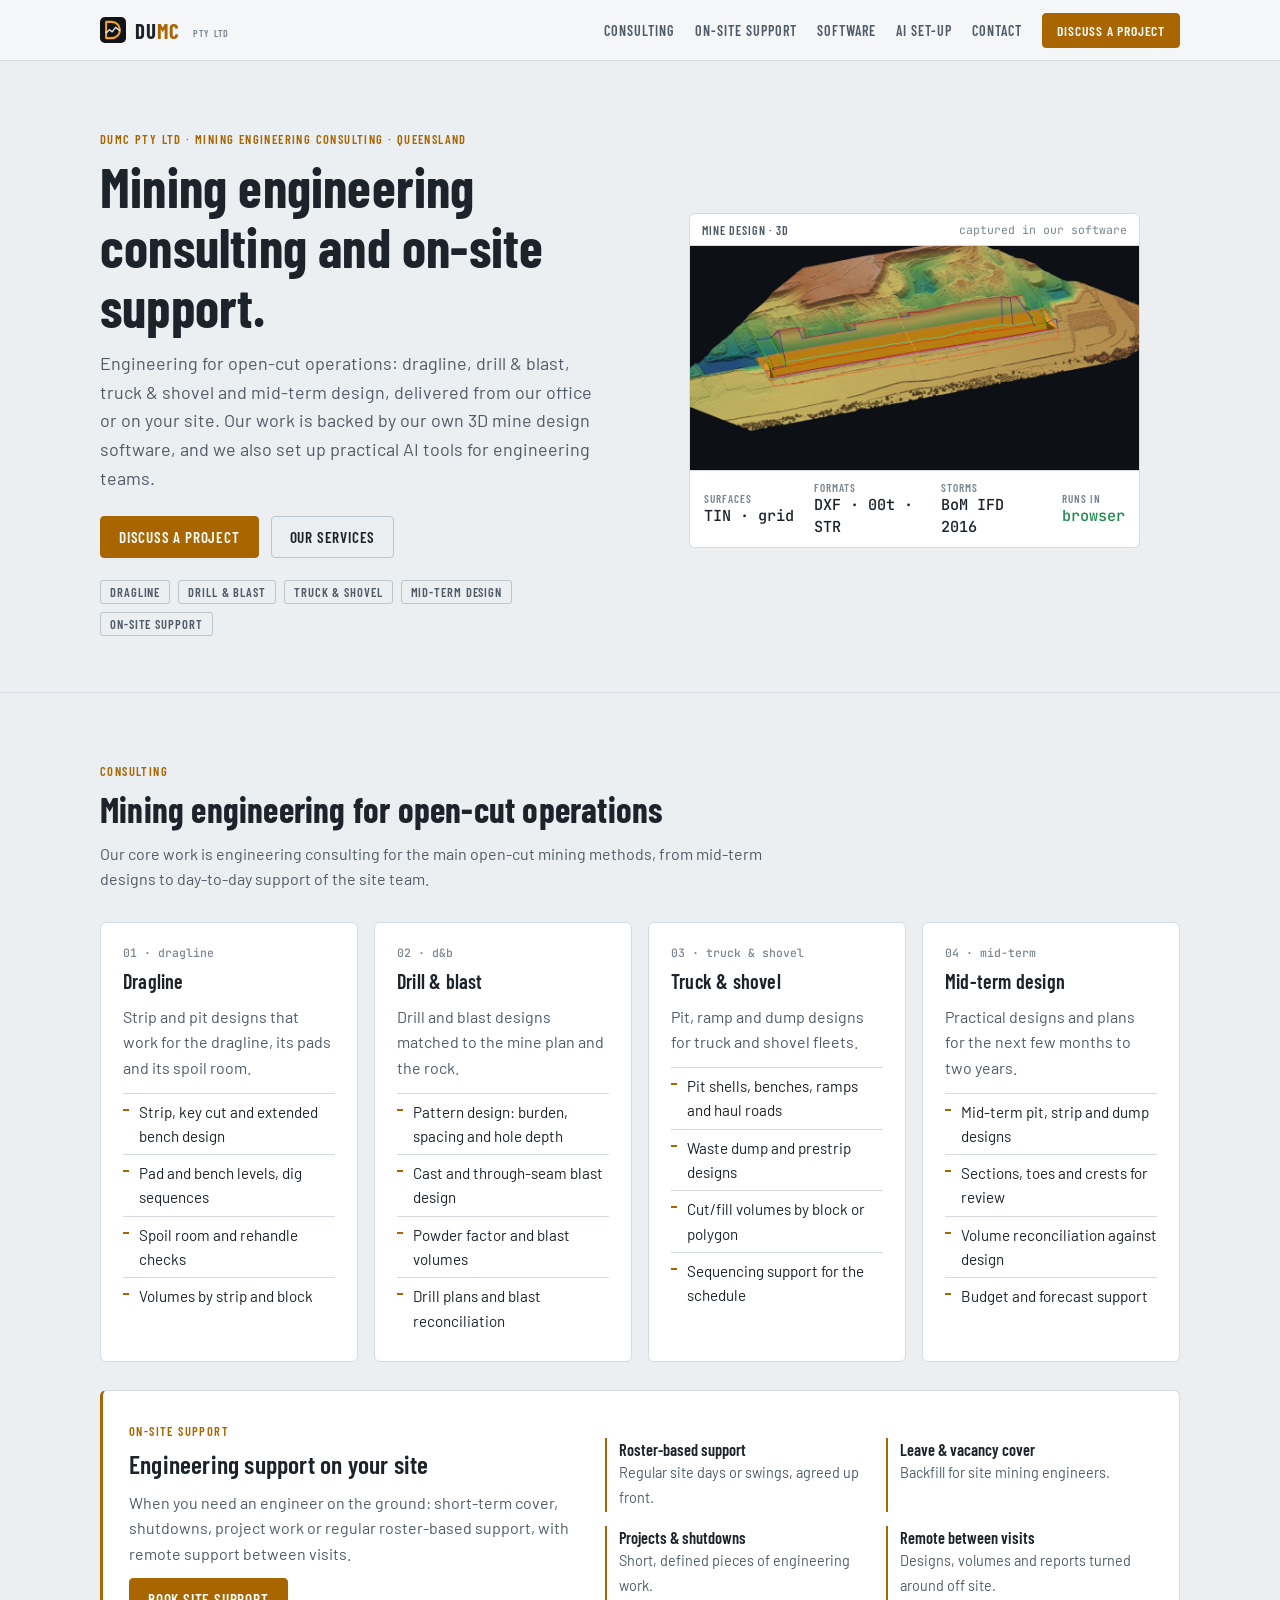
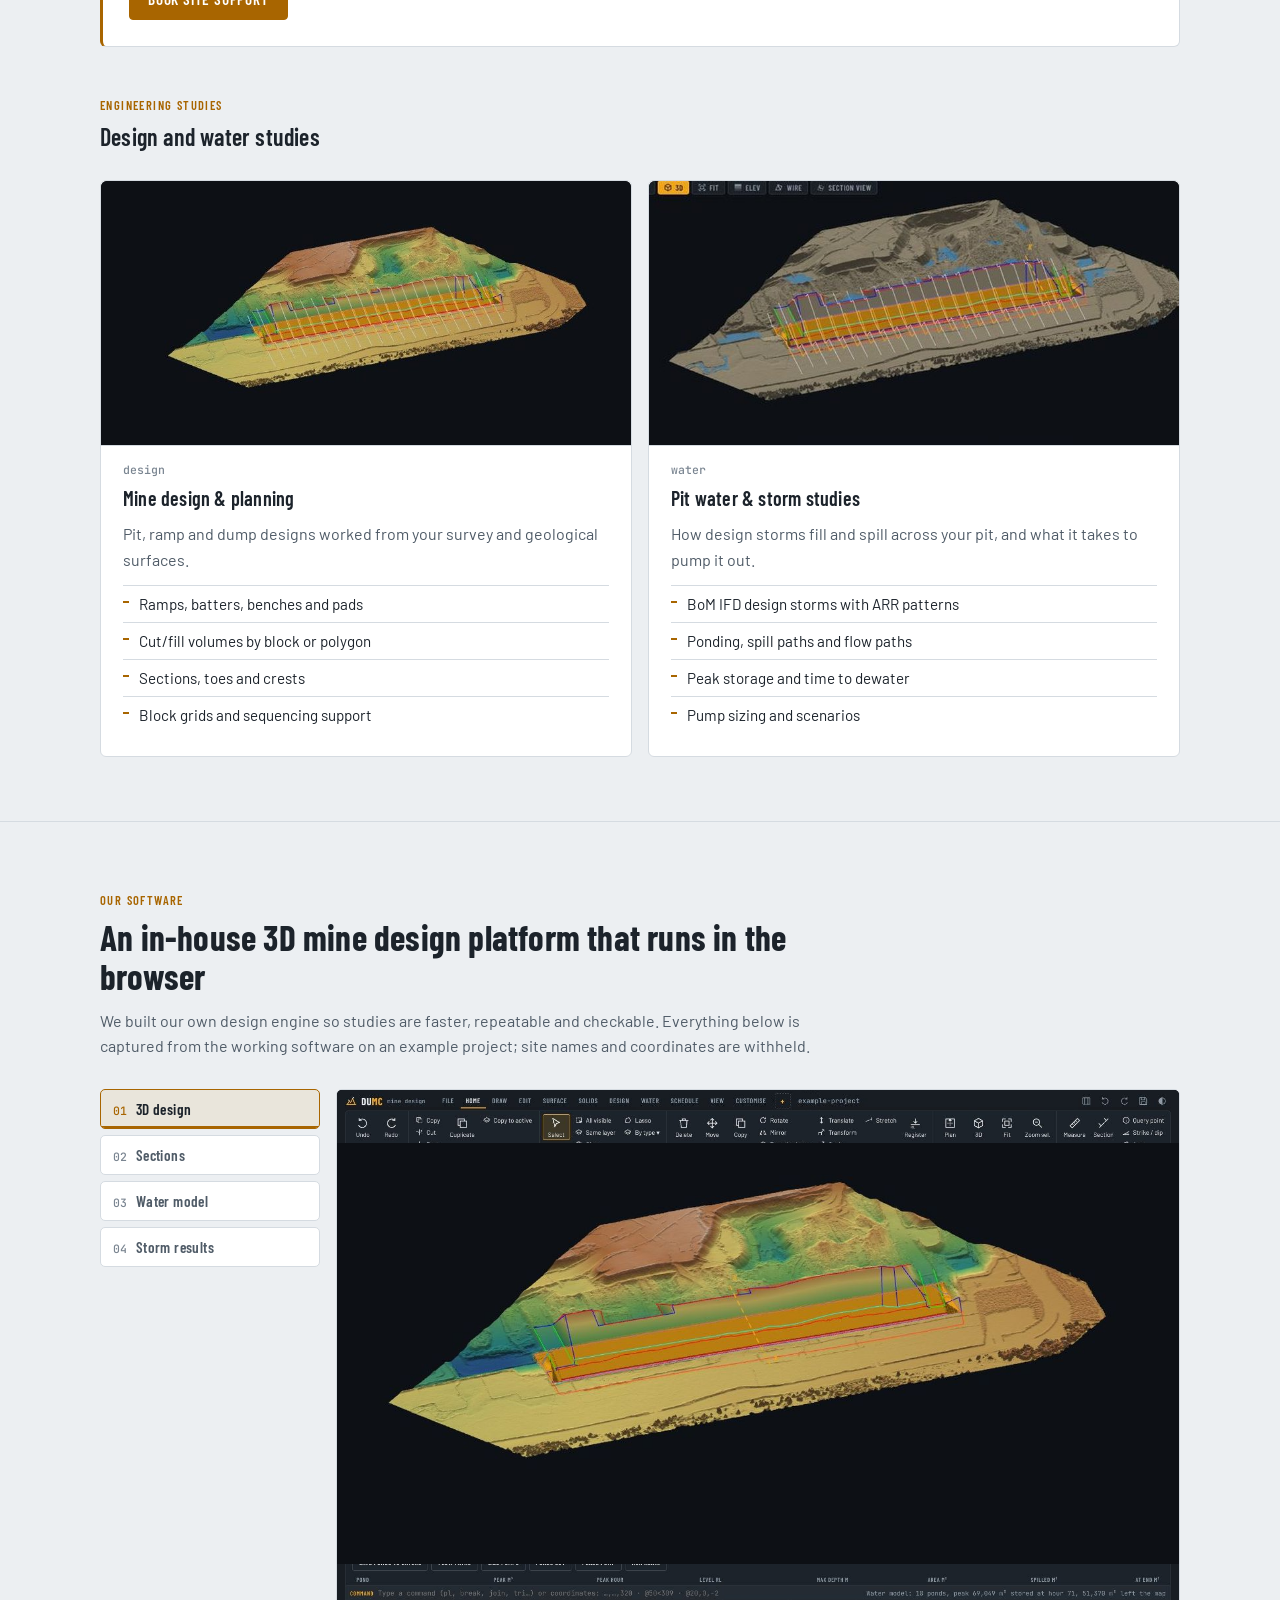
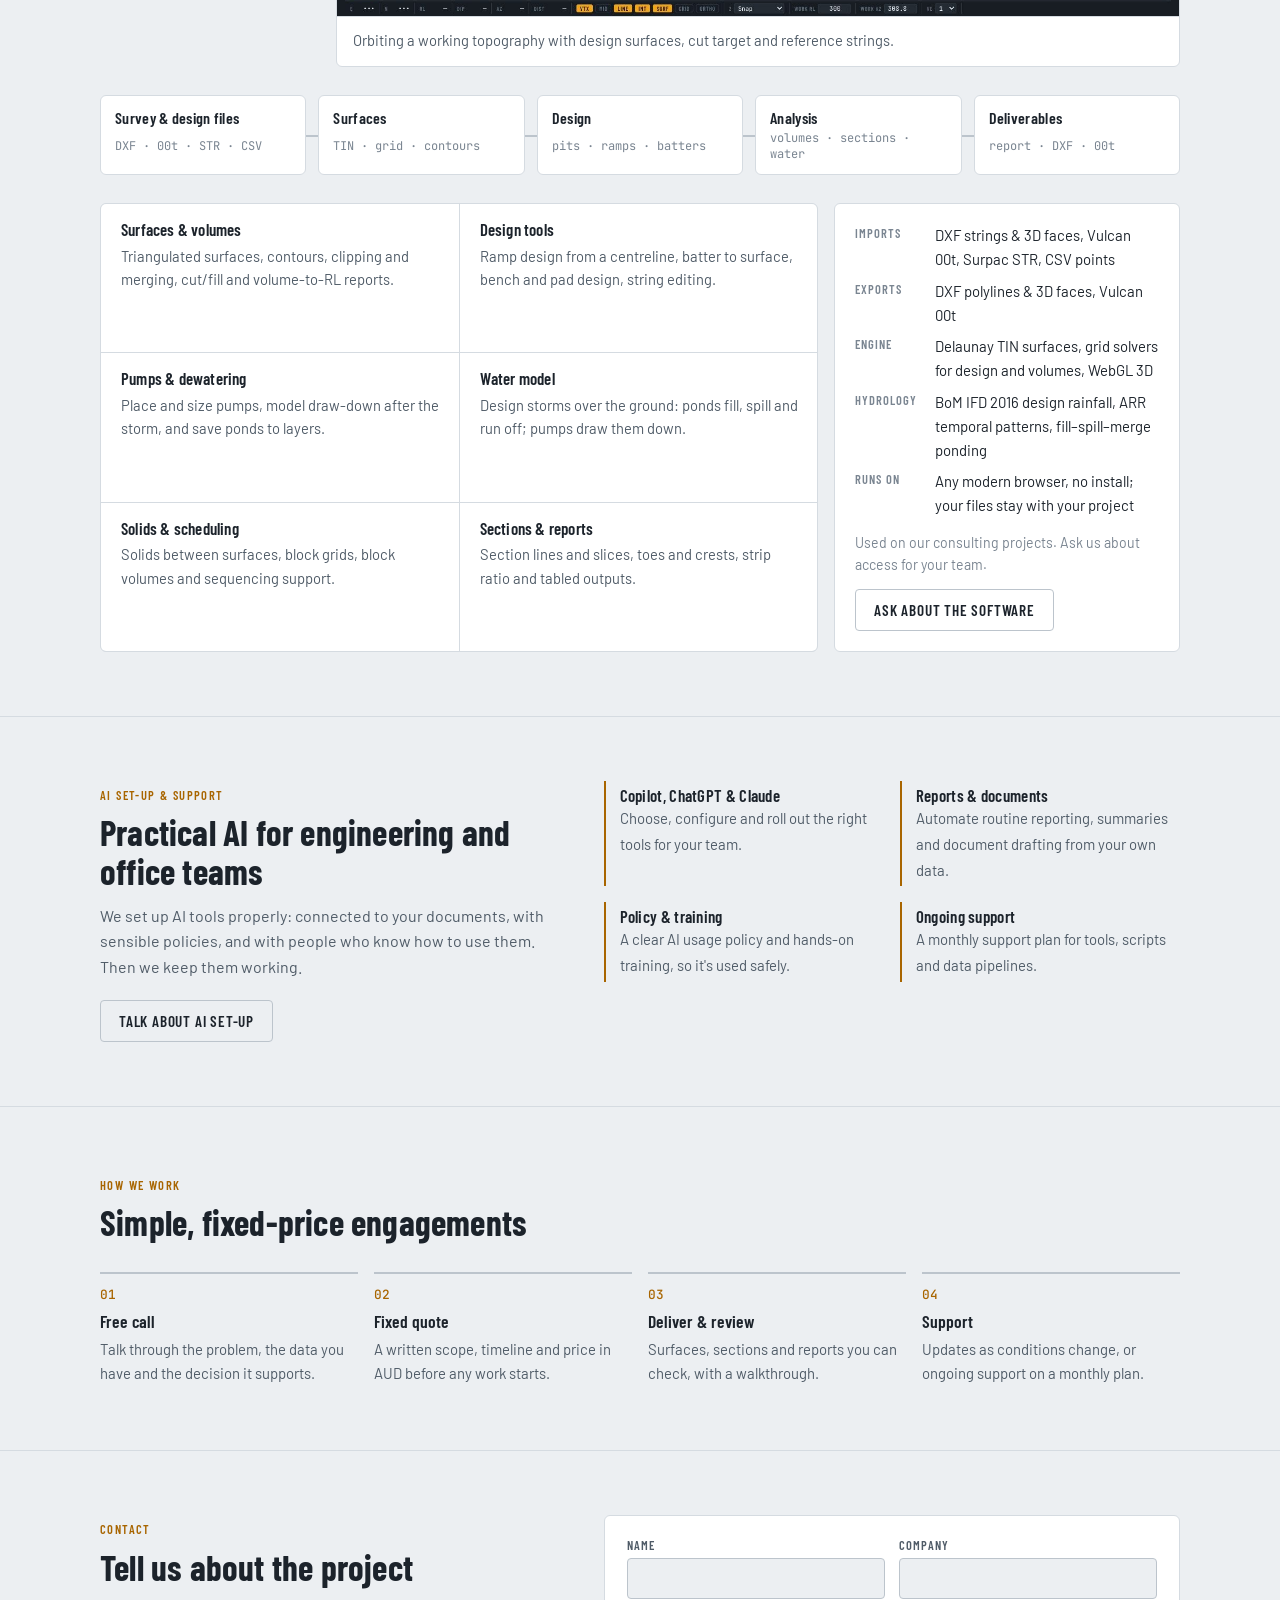
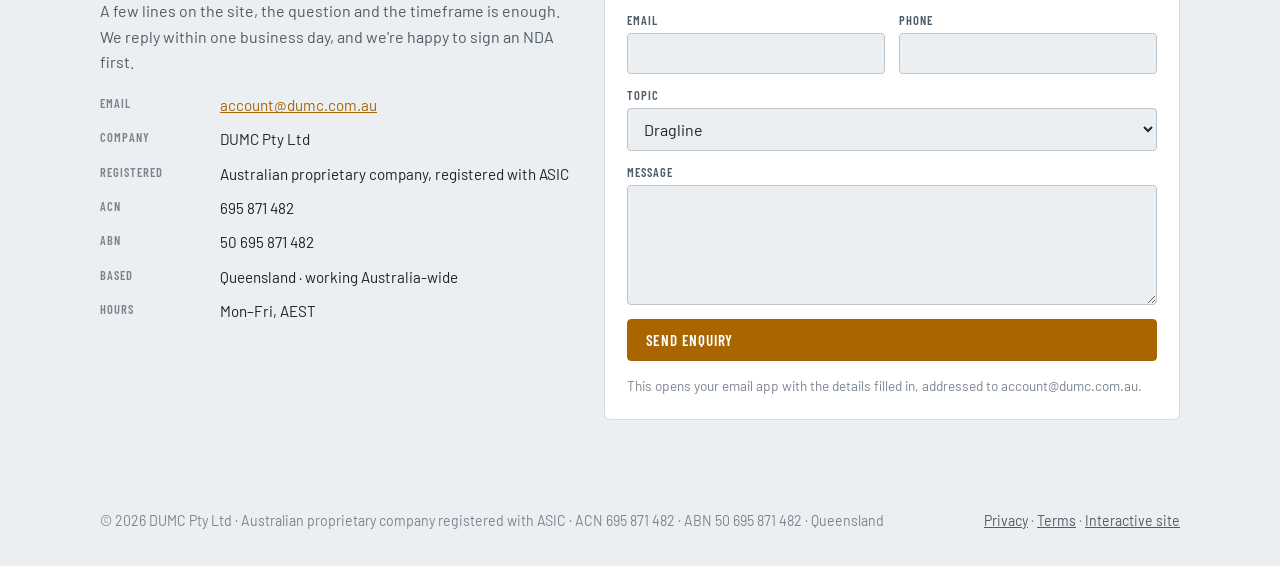
==== index.html @ 29478c92 "Add ABN 50 695 871 482 Co-Authored-By: Claude Opus 5.5 <noreply@anthropic.com> Claude-Session: https" ====
<!DOCTYPE html>
<html lang="en-AU">
<head>
<meta charset="UTF-8" />
<meta name="viewport" content="width=device-width, initial-scale=1" />
<title>DUMC Pty Ltd — Mining Engineering Consulting &amp; On-site Support | Queensland</title>
<meta name="description" content="DUMC Pty Ltd: mining engineering consulting and on-site support for open-cut operations — dragline, drill &amp; blast, truck &amp; shovel and mid-term design. Queensland-based, Australia-wide." />
<link rel="canonical" href="https://dumc.com.au/" />
<meta property="og:type" content="website" />
<meta property="og:locale" content="en_AU" />
<meta property="og:title" content="DUMC Pty Ltd — Mining engineering consulting &amp; on-site support" />
<meta property="og:description" content="Dragline, drill &amp; blast, truck &amp; shovel and mid-term design consulting, with on-site engineering support." />
<meta property="og:url" content="https://dumc.com.au/" />
<meta name="theme-color" content="#111519" />
<link rel="icon" href="favicon.svg" type="image/svg+xml" />
<link rel="preconnect" href="https://fonts.googleapis.com" />
<link rel="preconnect" href="https://fonts.gstatic.com" crossorigin />
<link href="https://fonts.googleapis.com/css2?family=Barlow:wght@400;500;600&amp;family=Barlow+Condensed:wght@500;600;700&amp;family=JetBrains+Mono:wght@400;500&amp;display=swap" rel="stylesheet" />
<script type="application/ld+json">
{
  "@context": "https://schema.org",
  "@type": "ProfessionalService",
  "name": "DUMC Pty Ltd",
  "legalName": "DUMC Pty Ltd",
  "identifier": { "@type": "PropertyValue", "propertyID": "ACN", "value": "695 871 482" },
  "taxID": "50 695 871 482",
  "url": "https://dumc.com.au/",
  "email": "account@dumc.com.au",
  "description": "Mining engineering consulting and on-site support for open-cut operations: dragline, drill and blast, truck and shovel, and mid-term design, backed by in-house mine design software.",
  "areaServed": { "@type": "Country", "name": "Australia" },
  "address": { "@type": "PostalAddress", "addressRegion": "QLD", "addressCountry": "AU" },
  "knowsAbout": ["Dragline mine design", "Drill and blast design", "Truck and shovel mine design", "Mid-term mine planning", "On-site mining engineering support", "Pit water management"]
}
</script>
<!-- DUMC Pty Ltd · ACN 695 871 482 · ABN 50 695 871 482 -->
<style>
:root{
  --ground:#111519;--chrome:#181d23;--panel:#1d232a;--panel2:#242b33;--rule:#2f3741;--rule2:#3b4550;
  --ink:#e3e7ea;--muted:#9aa6b2;--faint:#6b7783;
  --accent:#f2a516;--accent-ink:#1b1405;--accent-soft:#f2a5161f;--sel:#35d0f0;--ok:#5cc98a;
  --f-ui:'Barlow',system-ui,'Segoe UI',sans-serif;--f-cond:'Barlow Condensed','Barlow',system-ui,sans-serif;--f-num:'JetBrains Mono',ui-monospace,Consolas,monospace;
  color-scheme:dark;
}
@media (prefers-color-scheme: light){:root{
  --ground:#eceff2;--chrome:#f6f7f9;--panel:#ffffff;--panel2:#eef1f4;--rule:#d5dbe1;--rule2:#bcc4cc;
  --ink:#1c232b;--muted:#4f5b67;--faint:#7a8591;--accent:#a86500;--accent-ink:#fff;--accent-soft:#c97c0018;--sel:#007a9c;--ok:#1f8a4c;color-scheme:light}}
*{box-sizing:border-box}
html{scroll-behavior:smooth;scroll-padding-top:72px}
body{margin:0;background:var(--ground);color:var(--ink);font:16px/1.6 var(--f-ui);-webkit-font-smoothing:antialiased}
a{color:var(--accent)}
.wrap{max-width:1120px;margin:0 auto;padding:0 20px}
h1,h2,h3{font-family:var(--f-cond);letter-spacing:.2px;line-height:1.1;margin:0 0 12px}
h1{font-size:clamp(2.1rem,5vw,3.4rem);font-weight:700}
h2{font-size:clamp(1.6rem,3.2vw,2.2rem);font-weight:700}
h3{font-size:1.25rem;font-weight:600}
p{margin:0 0 12px}
.label{display:inline-block;font:600 .78rem/1 var(--f-cond);letter-spacing:1.4px;text-transform:uppercase;color:var(--accent);margin-bottom:12px}
.muted{color:var(--muted)}
.mono{font-family:var(--f-num)}
:focus-visible{outline:2px solid var(--accent);outline-offset:2px}
.btn{display:inline-flex;align-items:center;gap:8px;padding:11px 18px;border-radius:4px;font:600 .95rem var(--f-cond);letter-spacing:.8px;text-transform:uppercase;text-decoration:none;border:1px solid var(--accent);background:var(--accent);color:var(--accent-ink);cursor:pointer}
.btn.ghost{background:none;color:var(--ink);border-color:var(--rule2)}
.btn.ghost:hover{border-color:var(--accent)}

/* header */
header{position:sticky;top:0;z-index:10;background:color-mix(in srgb,var(--chrome) 92%,transparent);backdrop-filter:blur(8px);border-bottom:1px solid var(--rule)}
header .wrap{display:flex;align-items:center;gap:20px;height:60px}
.brand{display:flex;align-items:center;gap:9px;text-decoration:none;color:var(--ink);font:700 1.3rem var(--f-cond);letter-spacing:1px}
.brand b{color:var(--accent);font-weight:700}
.brand img{width:26px;height:26px}
nav{display:flex;gap:20px;margin-left:auto}
nav a{color:var(--muted);text-decoration:none;font:600 .88rem var(--f-cond);letter-spacing:1px;text-transform:uppercase}
nav a:hover{color:var(--ink)}
header .btn{padding:8px 14px;font-size:.85rem}
@media (max-width:760px){nav{display:none}header .btn{margin-left:auto}}

/* hero */
.hero{padding:64px 0 56px;border-bottom:1px solid var(--rule)}
.hero .grid{display:grid;grid-template-columns:1fr 1.05fr;gap:44px;align-items:center}
@media (max-width:900px){.hero .grid{grid-template-columns:1fr}}
.hero .lead{font-size:1.12rem;color:var(--muted);max-width:56ch}
.ctas{display:flex;gap:12px;flex-wrap:wrap;margin:24px 0 22px}
.chips{display:flex;flex-wrap:wrap;gap:8px;padding:0;margin:0;list-style:none}
.chips li{font:600 .78rem var(--f-cond);letter-spacing:.9px;text-transform:uppercase;color:var(--muted);border:1px solid var(--rule2);border-radius:3px;padding:4px 9px}
.figure{background:var(--panel);border:1px solid var(--rule);border-radius:6px;overflow:hidden}
.figure .bar{display:flex;justify-content:space-between;align-items:center;padding:8px 12px;border-bottom:1px solid var(--rule);font:600 .75rem var(--f-cond);letter-spacing:1px;text-transform:uppercase;color:var(--muted)}
.figure .bar span:last-child{font:400 .72rem var(--f-num);letter-spacing:0;text-transform:none;color:var(--faint)}
.figure svg{display:block;width:100%;height:auto}

/* sections */
section{padding:64px 0;border-bottom:1px solid var(--rule)}
.head{max-width:720px;margin-bottom:30px}
.head p{color:var(--muted)}
.cards{display:grid;grid-template-columns:repeat(3,1fr);gap:16px}
@media (max-width:900px){.cards{grid-template-columns:1fr}}
.card{background:var(--panel);border:1px solid var(--rule);border-radius:6px;padding:22px}
.card .tag{font:500 .72rem var(--f-num);color:var(--faint);display:block;margin-bottom:10px}
.card p{color:var(--muted)}
.card ul{margin:10px 0 0;padding:0;list-style:none}
.card li{padding:6px 0 6px 16px;border-top:1px solid var(--rule);position:relative;font-size:.95rem}
.card li::before{content:"";position:absolute;left:0;top:15px;width:6px;height:2px;background:var(--accent)}

/* software */
.sw{display:grid;grid-template-columns:1fr 1fr;gap:16px}
@media (max-width:900px){.sw{grid-template-columns:1fr}}
.modules{display:grid;grid-template-columns:1fr 1fr;gap:1px;background:var(--rule);border:1px solid var(--rule);border-radius:6px;overflow:hidden}
@media (max-width:560px){.modules{grid-template-columns:1fr}}
.module{background:var(--panel);padding:16px 18px;border-left:2px solid transparent}
.module h3{font-size:1.05rem;margin-bottom:6px}
.module p{font-size:.92rem;color:var(--muted);margin:0}
.module:hover{border-left-color:var(--accent)}
.spec{background:var(--panel);border:1px solid var(--rule);border-radius:6px;padding:20px}
.kv{display:grid;grid-template-columns:auto 1fr;gap:8px 18px;margin:0;font-size:.93rem}
.kv dt{font:600 .78rem var(--f-cond);letter-spacing:1px;text-transform:uppercase;color:var(--faint);padding-top:2px}
.kv dd{margin:0}
.note{font-size:.88rem;color:var(--faint);margin-top:14px}

/* AI */
.ai{display:grid;grid-template-columns:.9fr 1.1fr;gap:32px;align-items:start}
@media (max-width:900px){.ai{grid-template-columns:1fr}}
.tiles{display:grid;grid-template-columns:1fr 1fr;gap:16px}
@media (max-width:560px){.tiles{grid-template-columns:1fr}}
.tile{border-left:2px solid var(--accent);padding:4px 0 4px 14px}
.tile b{display:block;font:600 1.05rem var(--f-cond);letter-spacing:.3px}
.tile span{font-size:.93rem;color:var(--muted)}

/* steps */
.steps{display:grid;grid-template-columns:repeat(4,1fr);gap:16px;counter-reset:s;padding:0;margin:0;list-style:none}
@media (max-width:900px){.steps{grid-template-columns:1fr 1fr}}
@media (max-width:520px){.steps{grid-template-columns:1fr}}
.steps li{border-top:2px solid var(--rule2);padding-top:12px}
.steps li::before{counter-increment:s;content:"0" counter(s);display:block;font:500 .8rem var(--f-num);color:var(--accent);margin-bottom:6px}
.steps b{font:600 1.1rem var(--f-cond)}
.steps p{font-size:.93rem;color:var(--muted);margin:4px 0 0}

/* contact */
.contact{display:grid;grid-template-columns:.9fr 1.1fr;gap:32px}
@media (max-width:900px){.contact{grid-template-columns:1fr}}
form{background:var(--panel);border:1px solid var(--rule);border-radius:6px;padding:22px;display:grid;gap:14px}
.two{display:grid;grid-template-columns:1fr 1fr;gap:14px}
@media (max-width:560px){.two{grid-template-columns:1fr}}
label{display:grid;gap:6px;font:600 .78rem var(--f-cond);letter-spacing:1px;text-transform:uppercase;color:var(--muted)}
input,select,textarea{font:400 1rem var(--f-ui);color:var(--ink);background:var(--ground);border:1px solid var(--rule2);border-radius:4px;padding:10px 12px;width:100%}
input:focus,select:focus,textarea:focus{outline:none;border-color:var(--accent)}
textarea{min-height:120px;resize:vertical}
.small{font-size:.85rem;color:var(--faint);margin:0}
.lines{list-style:none;padding:0;margin:18px 0 0;display:grid;gap:10px}
.lines li{display:grid;grid-template-columns:110px 1fr;gap:10px;font-size:.95rem}
.lines span{font:600 .78rem var(--f-cond);letter-spacing:1px;text-transform:uppercase;color:var(--faint);padding-top:3px}

footer{padding:26px 0 34px;color:var(--faint);font-size:.88rem}
footer .wrap{display:flex;flex-wrap:wrap;gap:10px 24px;justify-content:space-between}
footer a{color:var(--muted)}
@media (prefers-reduced-motion:reduce){html{scroll-behavior:auto}}
/* animated readout under hero figure */
.readout{display:grid;grid-template-columns:repeat(3,auto) 1fr;gap:6px 20px;align-items:center;padding:10px 14px;border-top:1px solid var(--rule);font-size:.8rem}
.readout span{display:block;font:600 .7rem var(--f-cond);letter-spacing:1px;text-transform:uppercase;color:var(--faint)}
.readout b{font:500 .95rem var(--f-num);font-variant-numeric:tabular-nums}
.meter{height:6px;background:var(--panel2);border-radius:3px;overflow:hidden;align-self:end;margin-bottom:5px}
.meter i{display:block;height:100%;width:100%;background:var(--accent)}
@media (max-width:480px){.readout{grid-template-columns:repeat(3,1fr)}.meter{grid-column:1/-1}}

/* pipeline */
.pipe{position:relative;margin:8px 0 28px}
.pipe ol{position:relative;display:grid;grid-template-columns:repeat(5,1fr);gap:12px;list-style:none;margin:0;padding:0}
.pipe li{background:var(--panel);border:1px solid var(--rule);border-radius:6px;padding:12px 14px;display:grid;gap:3px}
.pipe li b{font:600 1rem var(--f-cond);letter-spacing:.3px}
.pipe li span{font:400 .75rem var(--f-num);color:var(--faint)}
.pipe-line{position:absolute;left:10%;right:10%;top:50%;height:2px;background:var(--rule2);overflow:hidden}
.pipe-line i{position:absolute;top:-2px;width:40px;height:6px;border-radius:3px;background:linear-gradient(90deg,transparent,var(--accent),transparent);animation:flow 3.6s linear infinite}
.pipe-line i:nth-child(2){animation-delay:1.2s}.pipe-line i:nth-child(3){animation-delay:2.4s}
@keyframes flow{from{left:-40px}to{left:100%}}
@media (max-width:900px){.pipe ol{grid-template-columns:1fr 1fr}.pipe-line{display:none}}
@media (max-width:520px){.pipe ol{grid-template-columns:1fr}}
.modules{grid-template-columns:repeat(3,1fr)}
@media (max-width:900px){.modules{grid-template-columns:1fr 1fr}}
@media (max-width:560px){.modules{grid-template-columns:1fr}}

/* scroll reveal */
.rv{opacity:0;transform:translateY(18px);transition:opacity .7s ease,transform .7s ease}
.rv.in{opacity:1;transform:none}
@media (prefers-reduced-motion:reduce){.rv{opacity:1;transform:none;transition:none}.pipe-line i{animation:none;display:none}}
/* real-capture hero */
.hero-media{aspect-ratio:2/1;background:#0d1014}
.hero-media{overflow:hidden}
.hero-media video{display:block;width:100%;height:100%;object-fit:cover;transform:scale(1.32)}
.readout{grid-template-columns:repeat(4,auto)}
.readout .ok{color:var(--ok)}
@media (max-width:480px){.readout{grid-template-columns:1fr 1fr}}
.card .thumb{margin:-22px -22px 16px;aspect-ratio:16/8;overflow:hidden;border-bottom:1px solid var(--rule);background:#0d1014;border-radius:6px 6px 0 0}
.card .thumb img{width:100%;height:100%;object-fit:cover;display:block;transform:scale(var(--z,1));transform-origin:var(--o,50% 50%);transition:transform .8s ease}
.card:hover .thumb img{transform:scale(calc(var(--z,1) * 1.06))}

/* showcase player */
.show{display:grid;grid-template-columns:220px 1fr;gap:16px;margin-bottom:28px}
@media (max-width:900px){.show{grid-template-columns:1fr}}
.show-tabs{display:grid;gap:6px;align-content:start}
@media (max-width:900px){.show-tabs{grid-auto-flow:column;grid-auto-columns:max-content;overflow-x:auto;scrollbar-width:none}}
.show-tabs button{position:relative;overflow:hidden;text-align:left;background:var(--panel);border:1px solid var(--rule);border-radius:5px;padding:10px 12px;font:600 .95rem var(--f-cond);letter-spacing:.4px;color:var(--muted);cursor:pointer}
.show-tabs button i{font:500 .72rem var(--f-num);font-style:normal;color:var(--faint);margin-right:8px}
.show-tabs button.on{color:var(--ink);border-color:var(--accent);background:var(--accent-soft)}
.show-tabs button.on i{color:var(--accent)}
.show-tabs .bar{position:absolute;left:0;bottom:0;height:2px;width:0;background:var(--accent)}
.show-tabs button.on .bar{animation:prog var(--dur,7s) linear forwards}
.show:hover .show-tabs button.on .bar,.show.paused .show-tabs button.on .bar{animation-play-state:paused}
@keyframes prog{to{width:100%}}
.show-win{background:var(--panel);border:1px solid var(--rule);border-radius:6px;overflow:hidden}
.stage{position:relative;aspect-ratio:16/10;overflow:hidden;background:#0d1014}
.shot{position:absolute;inset:0;margin:0;z-index:0;opacity:0;clip-path:inset(0 0 0 100%)}
.shot.on{z-index:2;opacity:1;clip-path:inset(0);transition:clip-path .9s cubic-bezier(.77,0,.18,1)}
.shot.off{z-index:1;opacity:1;clip-path:inset(0)}
.shot.on::after{content:"";position:absolute;top:0;bottom:0;width:2px;background:var(--accent);box-shadow:0 0 18px 3px rgba(242,165,22,.55);animation:edge .9s cubic-bezier(.77,0,.18,1) forwards;z-index:3}
@keyframes edge{from{left:100%;opacity:1}90%{opacity:1}to{left:0;opacity:0}}
.shot video,.shot img{position:absolute;inset:0;width:100%;height:100%;object-fit:contain;display:block}
.kb{position:absolute;inset:0;transform-origin:var(--ox,50%) var(--oy,50%)}
.shot.on .kb{animation:kb var(--dur,7s) cubic-bezier(.45,0,.25,1) .9s forwards}
@keyframes kb{from{transform:scale(1)}35%,to{transform:scale(var(--z,1.3))}}
.callout{position:absolute;border:2px solid var(--accent);border-radius:5px;opacity:0;box-shadow:0 0 0 9999px rgba(5,7,10,0)}
.shot.on .callout{animation:cin .6s ease forwards 2.3s,cdim 1s ease forwards 2.3s}
@keyframes cin{from{opacity:0;transform:scale(1.05)}to{opacity:1;transform:none}}
@keyframes cdim{to{box-shadow:0 0 0 9999px rgba(5,7,10,.45)}}
.callout em{position:absolute;left:0;bottom:calc(100% + 6px);white-space:nowrap;font:600 clamp(.5rem,.85vw,.72rem) var(--f-num);font-style:normal;color:#1b1405;background:#f2a516;padding:3px 8px;border-radius:3px}
.show-cap{margin:0;padding:12px 16px;border-top:1px solid var(--rule);font-size:.92rem;color:var(--muted);min-height:3.4em}

/* before / after */
.cmp-wrap{display:grid;grid-template-columns:.7fr 1.3fr;gap:32px;align-items:center;margin-bottom:28px}
@media (max-width:900px){.cmp-wrap{grid-template-columns:1fr;gap:16px}}
.cmp{position:relative;aspect-ratio:2/1;border-radius:6px;overflow:hidden;border:1px solid var(--rule);background:#0d1014;user-select:none}
.cmp img{position:absolute;inset:0;width:100%;height:100%;object-fit:cover}
.cmp .before{position:absolute;inset:0;clip-path:inset(0 calc(100% - var(--pos)) 0 0)}
.cmp .handle{position:absolute;top:0;bottom:0;left:var(--pos);width:2px;margin-left:-1px;background:var(--accent);pointer-events:none}
.cmp .handle span{position:absolute;top:50%;left:50%;transform:translate(-50%,-50%);width:36px;height:36px;border-radius:50%;display:grid;place-items:center;background:#111519;border:2px solid var(--accent);color:var(--accent)}
.cmp .tagl,.cmp .tagr{position:absolute;top:10px;font:600 .75rem var(--f-cond);letter-spacing:1px;text-transform:uppercase;padding:3px 8px;border-radius:3px;background:rgba(17,21,25,.85);color:#e3e7ea;pointer-events:none}
.cmp .tagl{left:10px}.cmp .tagr{right:10px;color:#f2a516}
.cmp input{position:absolute;inset:0;width:100%;height:100%;opacity:0;cursor:ew-resize;margin:0}
.sw2{display:grid;grid-template-columns:1.35fr .65fr;gap:16px}
@media (max-width:900px){.sw2{grid-template-columns:1fr}}
.sw2 .modules{grid-template-columns:1fr 1fr}
@media (max-width:560px){.sw2 .modules{grid-template-columns:1fr}}
@media (prefers-reduced-motion:reduce){.shot.on .kb,.shot.on .callout,.shot.on::after{animation:none}.shot.on .callout{opacity:1}.show-tabs button.on .bar{animation:none;width:100%}}
.brand .legal{font:600 .62rem var(--f-cond);letter-spacing:1.2px;text-transform:uppercase;color:var(--faint);margin-left:4px;align-self:flex-end;padding-bottom:4px}
.cards.disc{grid-template-columns:repeat(4,1fr)}
@media (max-width:1100px){.cards.disc{grid-template-columns:1fr 1fr}}
@media (max-width:620px){.cards.disc{grid-template-columns:1fr}}
.onsite{display:grid;grid-template-columns:.9fr 1.1fr;gap:28px;align-items:center;margin-top:28px;padding:26px;background:var(--panel);border:1px solid var(--rule);border-left:3px solid var(--accent);border-radius:6px}
@media (max-width:900px){.onsite{grid-template-columns:1fr}}
.onsite h3{font-size:1.6rem}
.tiles2{list-style:none;margin:0;padding:0;display:grid;grid-template-columns:1fr 1fr;gap:14px}
@media (max-width:560px){.tiles2{grid-template-columns:1fr}}
.tiles2 li{border-left:2px solid var(--accent);padding:2px 0 2px 12px}
.tiles2 b{display:block;font:600 1.02rem var(--f-cond)}
.tiles2 span{font-size:.9rem;color:var(--muted)}
</style>
</head>
<body>

<header>
  <div class="wrap">
    <a class="brand" href="#top" aria-label="DUMC home"><img src="favicon.svg" alt="" /><span>DU<b>MC</b></span><small class="legal">Pty Ltd</small></a>
    <nav aria-label="Main">
      <a href="#consulting">Consulting</a>
      <a href="#onsite">On-site support</a>
      <a href="#software">Software</a>
      <a href="#ai">AI set-up</a>
      <a href="#contact">Contact</a>
    </nav>
    <a class="btn" href="#contact">Discuss a project</a>
  </div>
</header>

<main id="top">

  <div class="hero">
    <div class="wrap grid">
      <div>
        <span class="label">DUMC Pty Ltd · Mining engineering consulting · Queensland</span>
        <h1>Mining engineering consulting and on-site support.</h1>
        <p class="lead">Engineering for open-cut operations: dragline, drill &amp; blast, truck &amp; shovel and mid-term design, delivered from our office or on your site. Our work is backed by our own 3D mine design software, and we also set up practical AI tools for engineering teams.</p>
        <div class="ctas">
          <a class="btn" href="#contact">Discuss a project</a>
          <a class="btn ghost" href="#consulting">Our services</a>
        </div>
        <ul class="chips" aria-label="Disciplines">
          <li>Dragline</li>
          <li>Drill &amp; blast</li>
          <li>Truck &amp; shovel</li>
          <li>Mid-term design</li>
          <li>On-site support</li>
        </ul>
      </div>

      <figure class="figure" aria-labelledby="fig-cap">
        <div class="bar"><span id="fig-cap">Mine design · 3D</span><span>captured in our software</span></div>
        <div class="hero-media">
          <video src="assets/work/design-orbit.mp4" poster="assets/work/design-orbit.jpg" autoplay muted loop playsinline preload="auto" aria-label="3D orbit of a working topography with design surfaces, cut target and reference strings."></video>
        </div>
        <div class="readout">
          <div><span>Surfaces</span><b>TIN · grid</b></div>
          <div><span>Formats</span><b>DXF · 00t · STR</b></div>
          <div><span>Storms</span><b>BoM IFD 2016</b></div>
          <div><span>Runs in</span><b class="ok">browser</b></div>
        </div>
      </figure>
    </div>
  </div>

  <section id="consulting">
    <div class="wrap">
      <div class="head rv">
        <span class="label">Consulting</span>
        <h2>Mining engineering for open-cut operations</h2>
        <p>Our core work is engineering consulting for the main open-cut mining methods, from mid-term designs to day-to-day support of the site team.</p>
      </div>
      <div class="cards disc rv">
        <article class="card">
          <span class="tag">01 · dragline</span>
          <h3>Dragline</h3>
          <p>Strip and pit designs that work for the dragline, its pads and its spoil room.</p>
          <ul>
            <li>Strip, key cut and extended bench design</li>
            <li>Pad and bench levels, dig sequences</li>
            <li>Spoil room and rehandle checks</li>
            <li>Volumes by strip and block</li>
          </ul>
        </article>
        <article class="card">
          <span class="tag">02 · d&amp;b</span>
          <h3>Drill &amp; blast</h3>
          <p>Drill and blast designs matched to the mine plan and the rock.</p>
          <ul>
            <li>Pattern design: burden, spacing and hole depth</li>
            <li>Cast and through-seam blast design</li>
            <li>Powder factor and blast volumes</li>
            <li>Drill plans and blast reconciliation</li>
          </ul>
        </article>
        <article class="card">
          <span class="tag">03 · truck &amp; shovel</span>
          <h3>Truck &amp; shovel</h3>
          <p>Pit, ramp and dump designs for truck and shovel fleets.</p>
          <ul>
            <li>Pit shells, benches, ramps and haul roads</li>
            <li>Waste dump and prestrip designs</li>
            <li>Cut/fill volumes by block or polygon</li>
            <li>Sequencing support for the schedule</li>
          </ul>
        </article>
        <article class="card">
          <span class="tag">04 · mid-term</span>
          <h3>Mid-term design</h3>
          <p>Practical designs and plans for the next few months to two years.</p>
          <ul>
            <li>Mid-term pit, strip and dump designs</li>
            <li>Sections, toes and crests for review</li>
            <li>Volume reconciliation against design</li>
            <li>Budget and forecast support</li>
          </ul>
        </article>
      </div>

      <div class="onsite rv" id="onsite">
        <div>
          <span class="label">On-site support</span>
          <h3>Engineering support on your site</h3>
          <p class="muted">When you need an engineer on the ground: short-term cover, shutdowns, project work or regular roster-based support, with remote support between visits.</p>
          <a class="btn" href="#contact">Book site support</a>
        </div>
        <ul class="tiles2">
          <li><b>Roster-based support</b><span>Regular site days or swings, agreed up front.</span></li>
          <li><b>Leave &amp; vacancy cover</b><span>Backfill for site mining engineers.</span></li>
          <li><b>Projects &amp; shutdowns</b><span>Short, defined pieces of engineering work.</span></li>
          <li><b>Remote between visits</b><span>Designs, volumes and reports turned around off site.</span></li>
        </ul>
      </div>

      <div class="head rv" style="margin-top:44px">
        <span class="label">Engineering studies</span>
        <h3 style="font-size:1.5rem">Design and water studies</h3>
      </div>
      <div class="cards rv" style="grid-template-columns:repeat(auto-fit,minmax(300px,1fr))">
        <article class="card">
          <div class="thumb"><img src="assets/work/thumb-design.jpg" alt="3D design view with section lines across the design" loading="lazy" /></div>
          <span class="tag">design</span>
          <h3>Mine design &amp; planning</h3>
          <p>Pit, ramp and dump designs worked from your survey and geological surfaces.</p>
          <ul>
            <li>Ramps, batters, benches and pads</li>
            <li>Cut/fill volumes by block or polygon</li>
            <li>Sections, toes and crests</li>
            <li>Block grids and sequencing support</li>
          </ul>
        </article>
        <article class="card">
          <div class="thumb"><img src="assets/work/thumb-water.jpg" alt="Water model: ponds forming across the ground during a design storm" loading="lazy" /></div>
          <span class="tag">water</span>
          <h3>Pit water &amp; storm studies</h3>
          <p>How design storms fill and spill across your pit, and what it takes to pump it out.</p>
          <ul>
            <li>BoM IFD design storms with ARR patterns</li>
            <li>Ponding, spill paths and flow paths</li>
            <li>Peak storage and time to dewater</li>
            <li>Pump sizing and scenarios</li>
          </ul>
        </article>
      </div>
    </div>
  </section>

  <section id="software">
    <div class="wrap">
      <div class="head rv">
        <span class="label">Our software</span>
        <h2>An in-house 3D mine design platform that runs in the browser</h2>
        <p>We built our own design engine so studies are faster, repeatable and checkable. Everything below is captured from the working software on an example project; site names and coordinates are withheld.</p>
      </div>

      <div class="show rv" id="show">
        <div class="show-tabs" role="tablist" aria-label="Software walkthrough">
          <button class="on" role="tab" aria-selected="true" data-i="0"><i>01</i>3D design<b class="bar"></b></button>
          <button role="tab" aria-selected="false" data-i="1"><i>02</i>Sections<b class="bar"></b></button>
          <button role="tab" aria-selected="false" data-i="2"><i>03</i>Water model<b class="bar"></b></button>
          <button role="tab" aria-selected="false" data-i="3"><i>04</i>Storm results<b class="bar"></b></button>
        </div>
        <div class="show-win">
          <div class="stage">
            <figure class="shot on" data-dur="8" data-cap="Orbiting a working topography with design surfaces, cut target and reference strings.">
              <video src="assets/work/design-orbit.mp4" poster="assets/work/design-orbit.jpg" muted loop playsinline preload="metadata"></video>
            </figure>
            <figure class="shot" data-dur="7" data-cap="Section lines cut every 50 m across the design, comparing the working topography against the design surface." style="--ox:0%;--oy:100%;--z:1.15">
              <div class="kb"><img src="assets/work/design-sections.jpg" alt="Section view comparing topography and design" loading="lazy" /><span class="callout" style="left:1.3%;top:76.8%;width:84.5%;height:17.5%"><em>Topography vs design, section by section</em></span></div>
            </figure>
            <figure class="shot" data-dur="8" data-cap="A 1 in 10 year, 72-hour BoM design storm (159 mm) runs over the ground: 18 ponds fill and spill, peak storage 69,049 m³.">
              <video src="assets/work/water-model.mp4" poster="assets/work/water-model.jpg" muted playsinline preload="metadata"></video>
            </figure>
            <figure class="shot" data-dur="7" data-cap="Storm results hour by hour: rainfall, runoff, peak standing water, volume leaving the site, and the ponds that form." style="--ox:0%;--oy:68%;--z:1.35">
              <div class="kb"><img src="assets/work/water-results.jpg" alt="Water model results panel with rainfall, runoff, peak storage and ponds" loading="lazy" /><span class="callout" style="left:1.8%;top:65.4%;width:55.8%;height:5.4%"><em>159 mm storm · 69,049 m³ peak · 18 ponds</em></span></div>
            </figure>
          </div>
          <p class="show-cap" id="showCap" aria-live="polite">Orbiting a working topography with design surfaces, cut target and reference strings.</p>
        </div>
      </div>

      <div class="pipe rv" aria-label="How a study flows through the software">
        <div class="pipe-line" aria-hidden="true"><i></i><i></i><i></i></div>
        <ol>
          <li><b>Survey &amp; design files</b><span>DXF · 00t · STR · CSV</span></li>
          <li><b>Surfaces</b><span>TIN · grid · contours</span></li>
          <li><b>Design</b><span>pits · ramps · batters</span></li>
          <li><b>Analysis</b><span>volumes · sections · water</span></li>
          <li><b>Deliverables</b><span>report · DXF · 00t</span></li>
        </ol>
      </div>

      <div class="sw2 rv">
        <div class="modules">
          <div class="module"><h3>Surfaces &amp; volumes</h3><p>Triangulated surfaces, contours, clipping and merging, cut/fill and volume-to-RL reports.</p></div>
          <div class="module"><h3>Design tools</h3><p>Ramp design from a centreline, batter to surface, bench and pad design, string editing.</p></div>
          <div class="module"><h3>Pumps &amp; dewatering</h3><p>Place and size pumps, model draw-down after the storm, and save ponds to layers.</p></div>
          <div class="module"><h3>Water model</h3><p>Design storms over the ground: ponds fill, spill and run off; pumps draw them down.</p></div>
          <div class="module"><h3>Solids &amp; scheduling</h3><p>Solids between surfaces, block grids, block volumes and sequencing support.</p></div>
          <div class="module"><h3>Sections &amp; reports</h3><p>Section lines and slices, toes and crests, strip ratio and tabled outputs.</p></div>
        </div>
        <div class="spec">
          <dl class="kv">
            <dt>Imports</dt><dd>DXF strings &amp; 3D faces, Vulcan 00t, Surpac STR, CSV points</dd>
            <dt>Exports</dt><dd>DXF polylines &amp; 3D faces, Vulcan 00t</dd>
            <dt>Engine</dt><dd>Delaunay TIN surfaces, grid solvers for design and volumes, WebGL 3D</dd>
            <dt>Hydrology</dt><dd>BoM IFD 2016 design rainfall, ARR temporal patterns, fill–spill–merge ponding</dd>
            <dt>Runs on</dt><dd>Any modern browser, no install; your files stay with your project</dd>
          </dl>
          <p class="note">Used on our consulting projects. Ask us about access for your team.</p>
          <a class="btn ghost" href="#contact">Ask about the software</a>
        </div>
      </div>
    </div>
  </section>

  <section id="ai">
    <div class="wrap ai">
      <div class="head" style="margin:0">
        <span class="label">AI set-up &amp; support</span>
        <h2>Practical AI for engineering and office teams</h2>
        <p>We set up AI tools properly: connected to your documents, with sensible policies, and with people who know how to use them. Then we keep them working.</p>
        <a class="btn ghost" href="#contact" style="margin-top:8px">Talk about AI set-up</a>
      </div>
      <div class="tiles rv">
        <div class="tile"><b>Copilot, ChatGPT &amp; Claude</b><span>Choose, configure and roll out the right tools for your team.</span></div>
        <div class="tile"><b>Reports &amp; documents</b><span>Automate routine reporting, summaries and document drafting from your own data.</span></div>
        <div class="tile"><b>Policy &amp; training</b><span>A clear AI usage policy and hands-on training, so it's used safely.</span></div>
        <div class="tile"><b>Ongoing support</b><span>A monthly support plan for tools, scripts and data pipelines.</span></div>
      </div>
    </div>
  </section>

  <section id="process">
    <div class="wrap">
      <div class="head"><span class="label">How we work</span><h2>Simple, fixed-price engagements</h2></div>
      <ol class="steps rv">
        <li><b>Free call</b><p>Talk through the problem, the data you have and the decision it supports.</p></li>
        <li><b>Fixed quote</b><p>A written scope, timeline and price in AUD before any work starts.</p></li>
        <li><b>Deliver &amp; review</b><p>Surfaces, sections and reports you can check, with a walkthrough.</p></li>
        <li><b>Support</b><p>Updates as conditions change, or ongoing support on a monthly plan.</p></li>
      </ol>
    </div>
  </section>

  <section id="contact" style="border-bottom:0">
    <div class="wrap contact">
      <div>
        <span class="label">Contact</span>
        <h2>Tell us about the project</h2>
        <p class="muted">A few lines on the site, the question and the timeframe is enough. We reply within one business day, and we're happy to sign an NDA first.</p>
        <ul class="lines">
          <li><span>Email</span><a href="mailto:account@dumc.com.au">account@dumc.com.au</a></li>
          <li><span>Company</span>DUMC Pty Ltd</li>
          <li><span>Registered</span>Australian proprietary company, registered with ASIC</li>
          <li><span>ACN</span>695 871 482</li>
          <li><span>ABN</span>50 695 871 482</li>
          <li><span>Based</span>Queensland · working Australia-wide</li>
          <li><span>Hours</span>Mon–Fri, AEST</li>
        </ul>
      </div>
      <form id="enquiry" novalidate>
        <div class="two">
          <label>Name<input name="name" autocomplete="name" required /></label>
          <label>Company<input name="company" autocomplete="organization" /></label>
        </div>
        <div class="two">
          <label>Email<input name="email" type="email" autocomplete="email" required /></label>
          <label>Phone<input name="phone" type="tel" autocomplete="tel" /></label>
        </div>
        <label>Topic
          <select name="topic">
            <option>Dragline</option>
            <option>Drill &amp; blast</option>
            <option>Truck &amp; shovel</option>
            <option>Mid-term design</option>
            <option>On-site support</option>
            <option>Mine design &amp; planning</option>
            <option>Pit water &amp; storm study</option>
            <option>Mine design software</option>
            <option>AI set-up &amp; support</option>
            <option>Something else</option>
          </select>
        </label>
        <label>Message<textarea name="message" required></textarea></label>
        <button class="btn" type="submit">Send enquiry</button>
        <p class="small" id="form-note">This opens your email app with the details filled in, addressed to account@dumc.com.au.</p>
      </form>
    </div>
  </section>

</main>

<footer>
  <div class="wrap">
    <span>© <span id="yr">2026</span> DUMC Pty Ltd · Australian proprietary company registered with ASIC · ACN 695 871 482 · ABN 50 695 871 482 · Queensland</span>
    <span><a href="privacy.html">Privacy</a> · <a href="terms.html">Terms</a> · <a href="workstation.html">Interactive site</a></span>
  </div>
</footer>

<script>
(function () {
  // Remove the retired root service worker from earlier versions of this site.
  if ('serviceWorker' in navigator) {
    navigator.serviceWorker.getRegistrations().then(function (regs) {
      regs.forEach(function (r) { if (new URL(r.scope).pathname === new URL('.', location).pathname) r.unregister(); });
    });
  }
  document.getElementById('yr').textContent = new Date().getFullYear();
  var reduce = matchMedia('(prefers-reduced-motion: reduce)').matches;
  var $ = function (id) { return document.getElementById(id); };
  var onScreen = function (el, cb) { new IntersectionObserver(function (e) { cb(e[0].isIntersecting); }).observe(el); };

  /* ---- scroll reveal ---- */
  var rvo = new IntersectionObserver(function (es) { es.forEach(function (e) { if (e.isIntersecting) { e.target.classList.add('in'); rvo.unobserve(e.target); } }); }, { threshold: 0.12 });
  document.querySelectorAll('.rv').forEach(function (el) { reduce ? el.classList.add('in') : rvo.observe(el); });

  /* ---- software showcase player ---- */
  (function () {
    var show = $('show'); if (!show) return;
    var tabs = [].slice.call(show.querySelectorAll('.show-tabs button')), shots = [].slice.call(show.querySelectorAll('.shot')), cur = 0;
    var play = function (el) { el.querySelectorAll('video').forEach(function (v) { v.currentTime = 0; v.play().catch(function () {}); }); };
    var stop = function (el) { el.querySelectorAll('video').forEach(function (v) { v.pause(); }); };
    function go(i) {
      if (i === cur) return;
      var prev = shots[cur]; prev.classList.remove('on'); prev.classList.add('off');
      setTimeout(function () { prev.classList.remove('off'); stop(prev); }, 950);
      var s = shots[i]; s.style.setProperty('--dur', s.dataset.dur + 's'); s.classList.add('on');
      tabs.forEach(function (t, k) { t.classList.toggle('on', k === i); t.setAttribute('aria-selected', k === i); });
      $('showCap').textContent = s.dataset.cap; play(s); cur = i;
      var strip = tabs[i].parentNode; if (strip.scrollWidth > strip.clientWidth + 4) strip.scrollTo({ left: tabs[i].offsetLeft - 4, behavior: reduce ? 'auto' : 'smooth' });
    }
    tabs.forEach(function (t, i) {
      t.style.setProperty('--dur', shots[i].dataset.dur + 's');
      t.addEventListener('click', function () { go(i); });
      t.querySelector('.bar').addEventListener('animationend', function () { if (!reduce) go((i + 1) % shots.length); });
    });
    shots[0].style.setProperty('--dur', shots[0].dataset.dur + 's');
    onScreen(show, function (v) { show.classList.toggle('paused', !v); var vid = shots[cur].querySelector('video'); if (vid) { v ? vid.play().catch(function () {}) : vid.pause(); } });
  })();

  /* ---- before / after slider (auto-sweeps once) ---- */
  (function () {
    var cmp = $('cmp'); if (!cmp) return;
    var r = cmp.querySelector('input'), touched = false;
    var set = function (v) { cmp.style.setProperty('--pos', v + '%'); r.value = v; };
    r.addEventListener('input', function () { touched = true; set(+r.value); });
    if (reduce) return;
    var ob = new IntersectionObserver(function (e) {
      if (!e[0].isIntersecting) return; ob.disconnect();
      var keys = [[0, 50], [900, 86], [2100, 14], [3100, 50]], t0 = performance.now();
      var ease = function (k) { return k < .5 ? 2*k*k : 1 - Math.pow(-2*k + 2, 2) / 2; };
      (function f(now) {
        if (touched) return; var t = now - t0, j = keys.findIndex(function (k) { return k[0] > t; });
        if (j === -1) { set(50); return; }
        var a = keys[j-1], b = keys[j]; set(a[1] + (b[1] - a[1]) * ease((t - a[0]) / (b[0] - a[0]))); requestAnimationFrame(f);
      })(performance.now());
    }, { threshold: .5 });
    ob.observe(cmp);
  })();

  /* ---- hero video: pause when off-screen ---- */
  (function () {
    var v = document.querySelector('.hero-media video'); if (!v) return;
    if (reduce) { v.removeAttribute('autoplay'); v.pause(); return; }
    onScreen(v, function (on) { on ? v.play().catch(function () {}) : v.pause(); });
  })();

  var form = document.getElementById('enquiry');
  form.addEventListener('submit', function (e) {
    e.preventDefault();
    if (!form.reportValidity()) return;
    var d = new FormData(form);
    var subject = 'Enquiry: ' + d.get('topic') + (d.get('company') ? ' — ' + d.get('company') : '');
    var body = [
      'Name: ' + d.get('name'),
      d.get('company') ? 'Company: ' + d.get('company') : null,
      'Email: ' + d.get('email'),
      d.get('phone') ? 'Phone: ' + d.get('phone') : null,
      'Topic: ' + d.get('topic'),
      '',
      d.get('message')
    ].filter(function (x) { return x !== null; }).join('\n');
    location.href = 'mailto:account@dumc.com.au?subject=' + encodeURIComponent(subject) + '&body=' + encodeURIComponent(body);
    document.getElementById('form-note').textContent = 'Your email app should now be open. If it didn’t open, email account@dumc.com.au directly.';
  });
})();
</script>
</body>
</html>
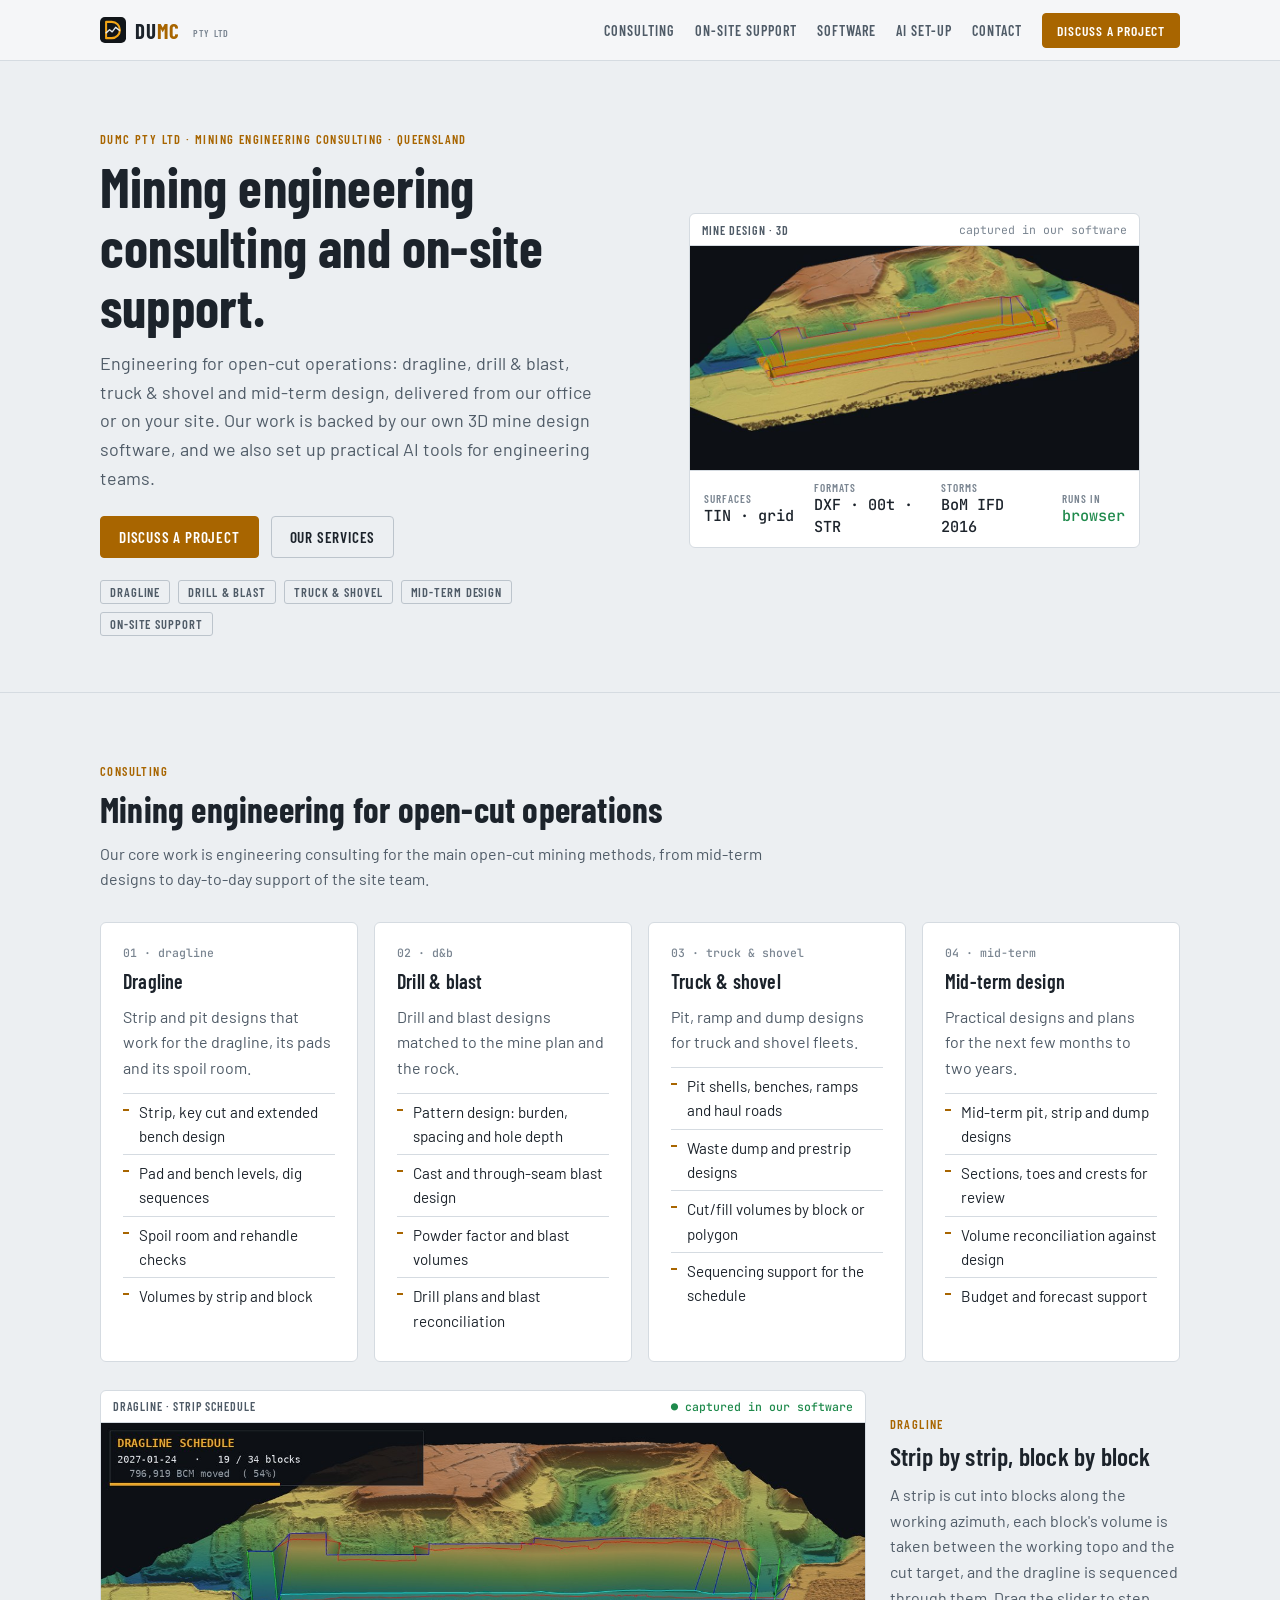
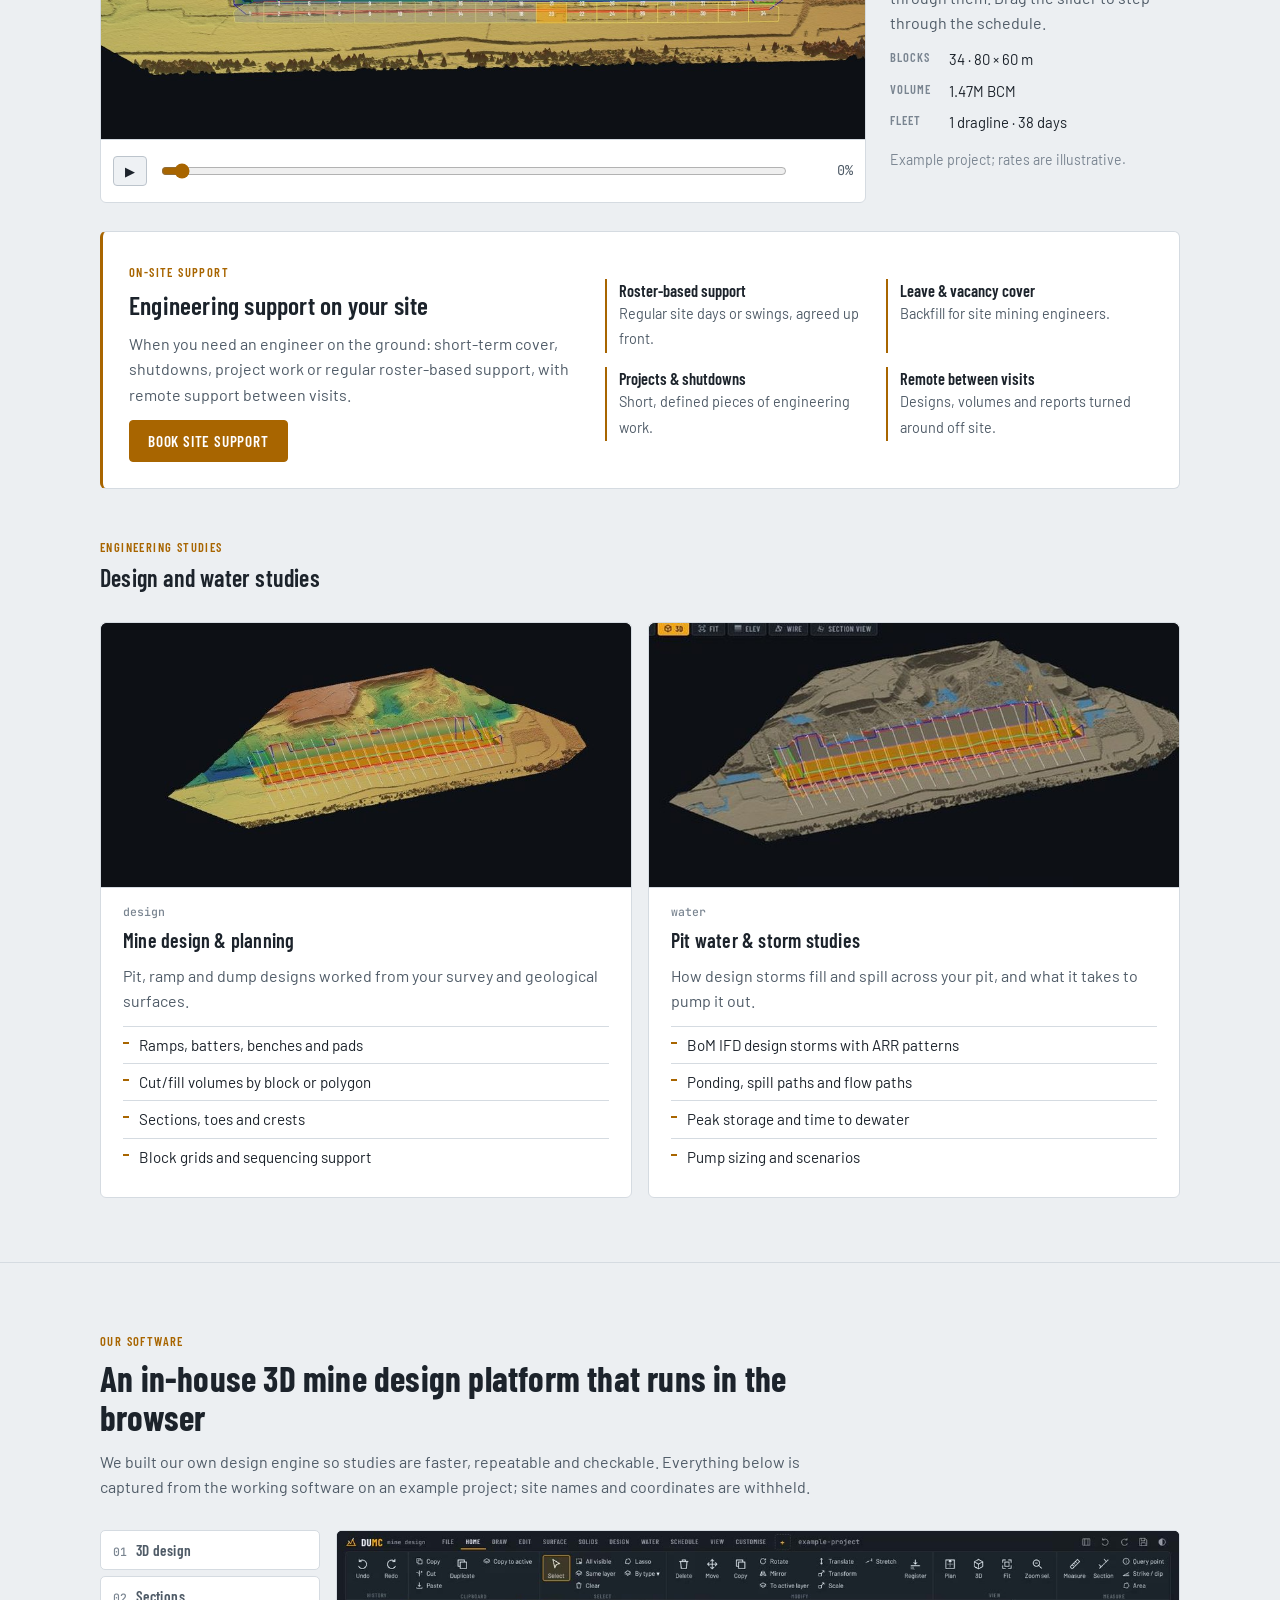
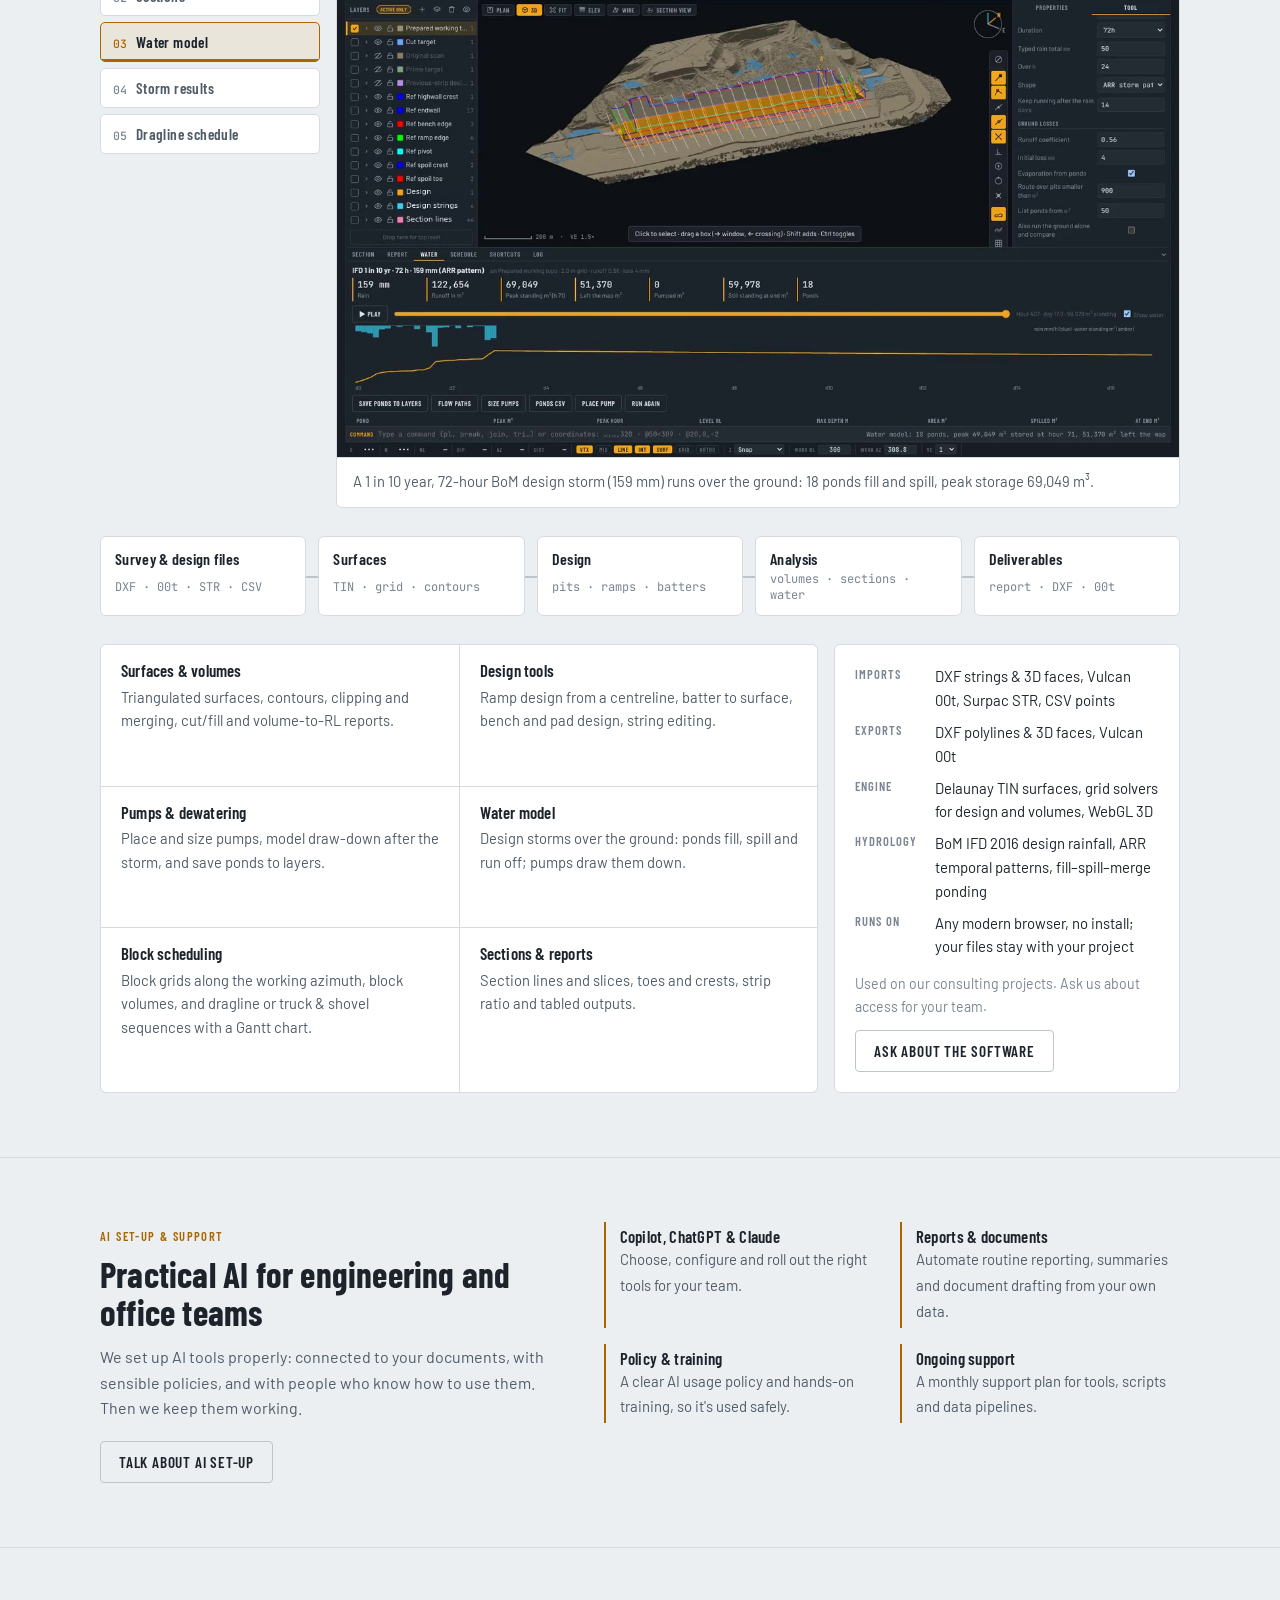
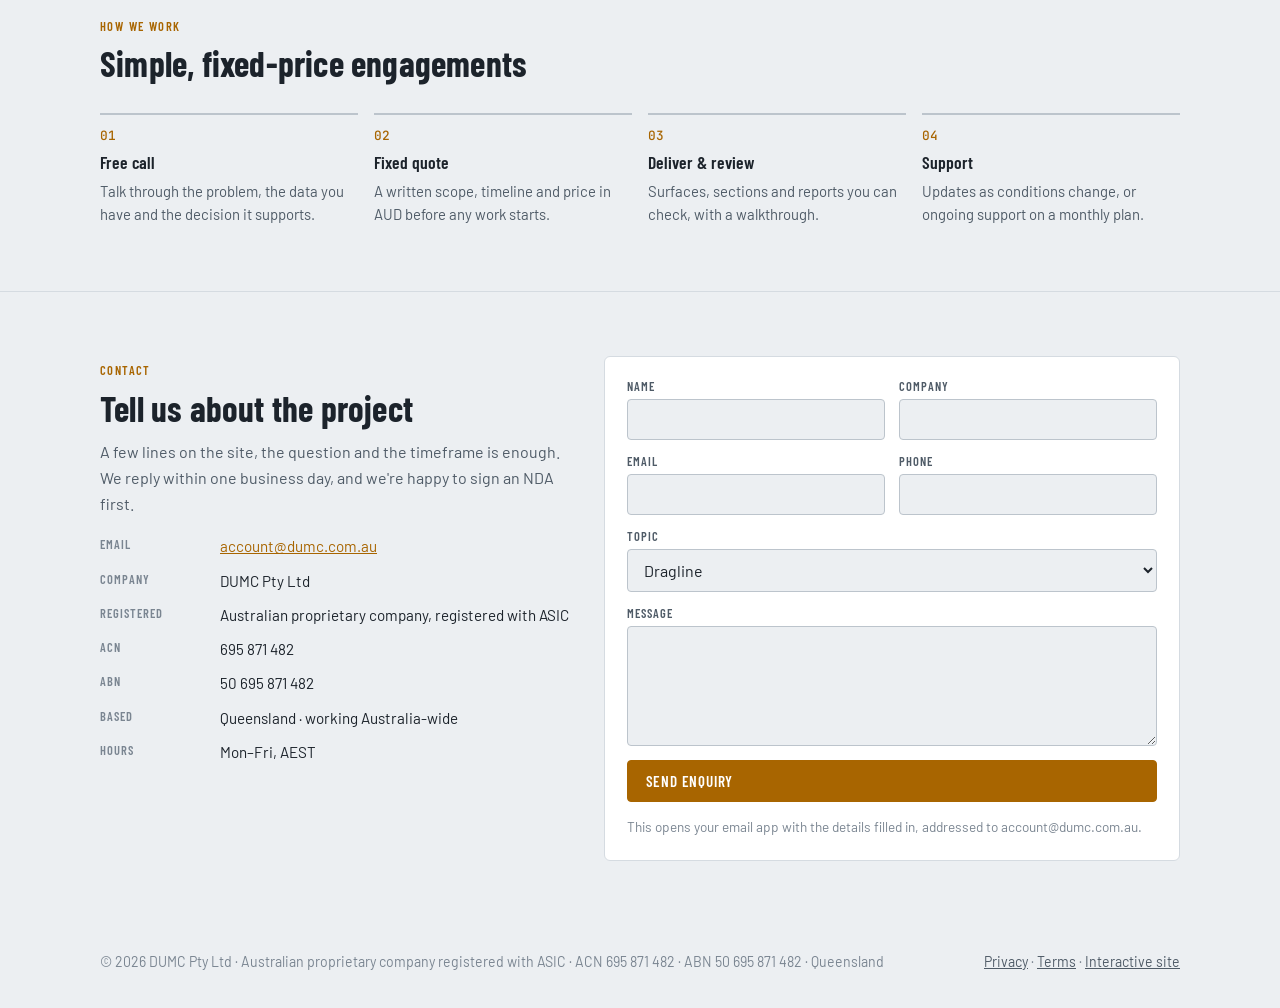
==== commit 8465eb39: "Add dragline strip schedule with interactive scrubber - New dragline band in Consulting: a strip cut" ====
--- a/index.html
+++ b/index.html
@@ -250,6 +250,20 @@
 .tiles2 li{border-left:2px solid var(--accent);padding:2px 0 2px 12px}
 .tiles2 b{display:block;font:600 1.02rem var(--f-cond)}
 .tiles2 span{font-size:.9rem;color:var(--muted)}
+.dl{display:grid;grid-template-columns:1.45fr .55fr;gap:24px;align-items:center;margin-top:28px}
+@media (max-width:980px){.dl{grid-template-columns:1fr}}
+.dl-media{background:var(--panel);border:1px solid var(--rule);border-radius:6px;overflow:hidden}
+.dl-bar{display:flex;justify-content:space-between;padding:8px 12px;border-bottom:1px solid var(--rule);font:600 .75rem var(--f-cond);letter-spacing:1px;text-transform:uppercase;color:var(--muted)}
+.dl-live{font:500 .72rem var(--f-num);letter-spacing:0;text-transform:none;color:var(--ok)}
+.dl-stage{aspect-ratio:1280/530;background:#0d1014}
+.dl-stage video{display:block;width:100%;height:100%;object-fit:cover}
+.dl-ctl{display:grid;grid-template-columns:auto 1fr 3.5em;gap:12px;align-items:center;padding:10px 12px;border-top:1px solid var(--rule)}
+.dl-ctl button{width:34px;height:30px;border-radius:4px;border:1px solid var(--rule2);background:var(--panel2);color:var(--ink);cursor:pointer;font-size:.8rem}
+.dl-ctl input[type=range]{width:100%;accent-color:var(--accent)}
+.dl-ctl span{font-size:.85rem;color:var(--muted);text-align:right}
+.dl-text h3{font-size:1.6rem}
+@media (max-width:520px){.dl-live{display:none}}
+.dl-text .kv{margin-top:12px}
 </style>
 </head>
 <body>
@@ -358,6 +372,31 @@
         </article>
       </div>
 
+      <div class="dl rv" id="dragline">
+        <div class="dl-media">
+          <div class="dl-bar"><span>Dragline · strip schedule</span><span class="dl-live">● captured in our software</span></div>
+          <div class="dl-stage">
+            <video id="dlVid" src="assets/work/dragline-schedule.mp4" poster="assets/work/dragline-poster.jpg" muted loop playsinline preload="metadata" aria-label="A strip cut into 34 blocks, mined block by block by a dragline over 38 days."></video>
+          </div>
+          <div class="dl-ctl">
+            <button type="button" id="dlPlay" aria-label="Pause">❚❚</button>
+            <input type="range" id="dlScrub" min="0" max="1000" value="0" aria-label="Scrub through the dragline schedule" />
+            <span class="mono" id="dlPct">0%</span>
+          </div>
+        </div>
+        <div class="dl-text">
+          <span class="label">Dragline</span>
+          <h3>Strip by strip, block by block</h3>
+          <p class="muted">A strip is cut into blocks along the working azimuth, each block's volume is taken between the working topo and the cut target, and the dragline is sequenced through them. Drag the slider to step through the schedule.</p>
+          <dl class="kv">
+            <dt>Blocks</dt><dd>34 · 80 × 60 m</dd>
+            <dt>Volume</dt><dd>1.47M BCM</dd>
+            <dt>Fleet</dt><dd>1 dragline · 38 days</dd>
+          </dl>
+          <p class="note">Example project; rates are illustrative.</p>
+        </div>
+      </div>
+
       <div class="onsite rv" id="onsite">
         <div>
           <span class="label">On-site support</span>
@@ -420,6 +459,7 @@
           <button role="tab" aria-selected="false" data-i="1"><i>02</i>Sections<b class="bar"></b></button>
           <button role="tab" aria-selected="false" data-i="2"><i>03</i>Water model<b class="bar"></b></button>
           <button role="tab" aria-selected="false" data-i="3"><i>04</i>Storm results<b class="bar"></b></button>
+          <button role="tab" aria-selected="false" data-i="4"><i>05</i>Dragline schedule<b class="bar"></b></button>
         </div>
         <div class="show-win">
           <div class="stage">
@@ -435,6 +475,9 @@
             <figure class="shot" data-dur="7" data-cap="Storm results hour by hour: rainfall, runoff, peak standing water, volume leaving the site, and the ponds that form." style="--ox:0%;--oy:68%;--z:1.35">
               <div class="kb"><img src="assets/work/water-results.jpg" alt="Water model results panel with rainfall, runoff, peak storage and ponds" loading="lazy" /><span class="callout" style="left:1.8%;top:65.4%;width:55.8%;height:5.4%"><em>159 mm storm · 69,049 m³ peak · 18 ponds</em></span></div>
             </figure>
+            <figure class="shot" data-dur="7" data-cap="Block grid along the working azimuth, block volumes between topo and cut target, and an automatic dragline sequence with a Gantt chart." style="--ox:0%;--oy:100%;--z:1.2">
+              <div class="kb"><img src="assets/work/dragline-gantt.jpg" alt="Dragline block schedule with Gantt chart" loading="lazy" /><span class="callout" style="left:1%;top:76%;width:97.8%;height:18.4%"><em>34 blocks · 1.47M BCM · dragline · 38 days</em></span></div>
+            </figure>
           </div>
           <p class="show-cap" id="showCap" aria-live="polite">Orbiting a working topography with design surfaces, cut target and reference strings.</p>
         </div>
@@ -457,7 +500,7 @@
           <div class="module"><h3>Design tools</h3><p>Ramp design from a centreline, batter to surface, bench and pad design, string editing.</p></div>
           <div class="module"><h3>Pumps &amp; dewatering</h3><p>Place and size pumps, model draw-down after the storm, and save ponds to layers.</p></div>
           <div class="module"><h3>Water model</h3><p>Design storms over the ground: ponds fill, spill and run off; pumps draw them down.</p></div>
-          <div class="module"><h3>Solids &amp; scheduling</h3><p>Solids between surfaces, block grids, block volumes and sequencing support.</p></div>
+          <div class="module"><h3>Block scheduling</h3><p>Block grids along the working azimuth, block volumes, and dragline or truck &amp; shovel sequences with a Gantt chart.</p></div>
           <div class="module"><h3>Sections &amp; reports</h3><p>Section lines and slices, toes and crests, strip ratio and tabled outputs.</p></div>
         </div>
         <div class="spec">
@@ -620,6 +663,20 @@
     ob.observe(cmp);
   })();
 
+  /* ---- dragline video with scrubber ---- */
+  (function () {
+    var v = $('dlVid'), r = $('dlScrub'), btn = $('dlPlay'), pct = $('dlPct'); if (!v) return;
+    var dragging = false, wantPlay = !reduce;
+    var sync = function () { if (!v.duration || dragging) return; var f = v.currentTime / v.duration; r.value = Math.round(f * 1000); pct.textContent = Math.round(f * 100) + '%'; };
+    var setBtn = function () { btn.textContent = v.paused ? '\u25B6' : '\u275A\u275A'; btn.setAttribute('aria-label', v.paused ? 'Play' : 'Pause'); };
+    v.addEventListener('timeupdate', sync); v.addEventListener('play', setBtn); v.addEventListener('pause', setBtn);
+    r.addEventListener('input', function () { dragging = true; v.pause(); wantPlay = false; if (v.duration) v.currentTime = (r.value / 1000) * v.duration; pct.textContent = Math.round(r.value / 10) + '%'; });
+    r.addEventListener('change', function () { dragging = false; });
+    btn.addEventListener('click', function () { if (v.paused) { wantPlay = true; v.play().catch(function () {}); } else { wantPlay = false; v.pause(); } });
+    setBtn();
+    onScreen(v, function (on) { if (on && wantPlay) v.play().catch(function () {}); else if (!on) v.pause(); });
+  })();
+
   /* ---- hero video: pause when off-screen ---- */
   (function () {
     var v = document.querySelector('.hero-media video'); if (!v) return;
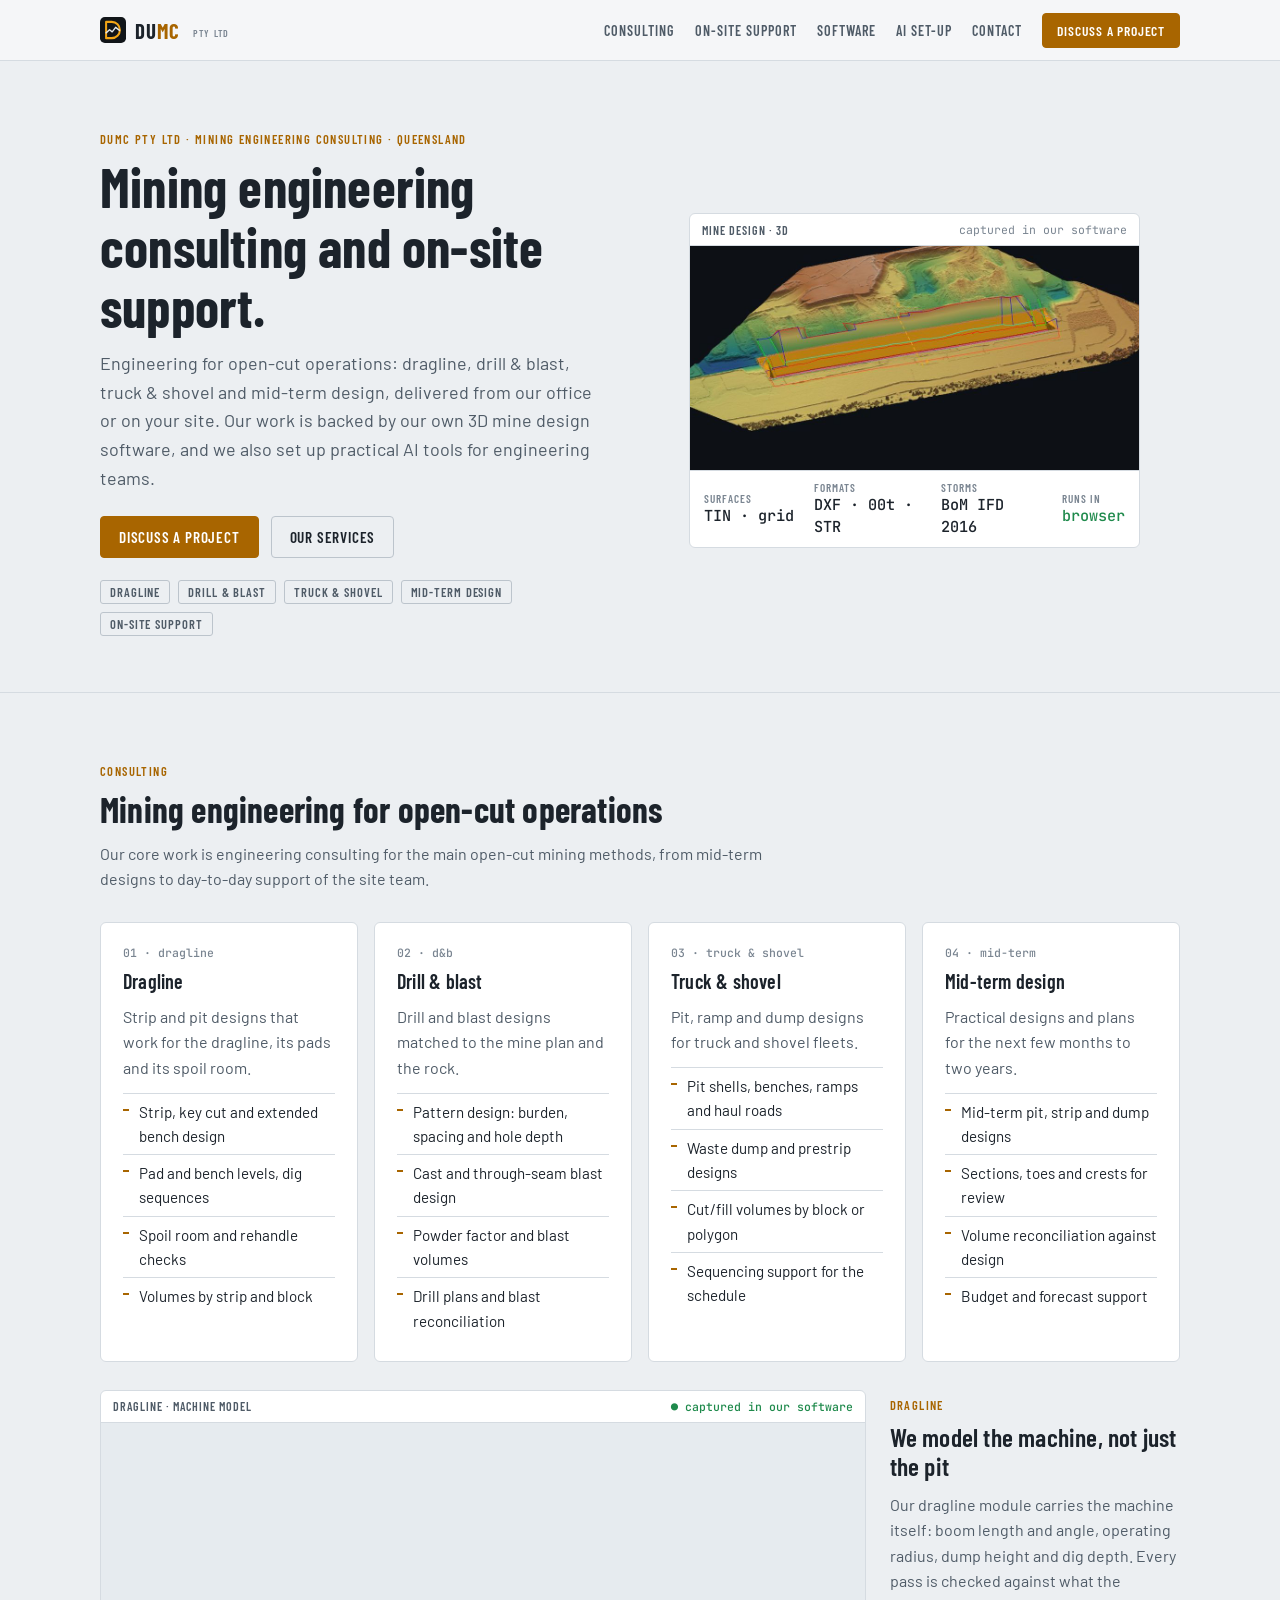
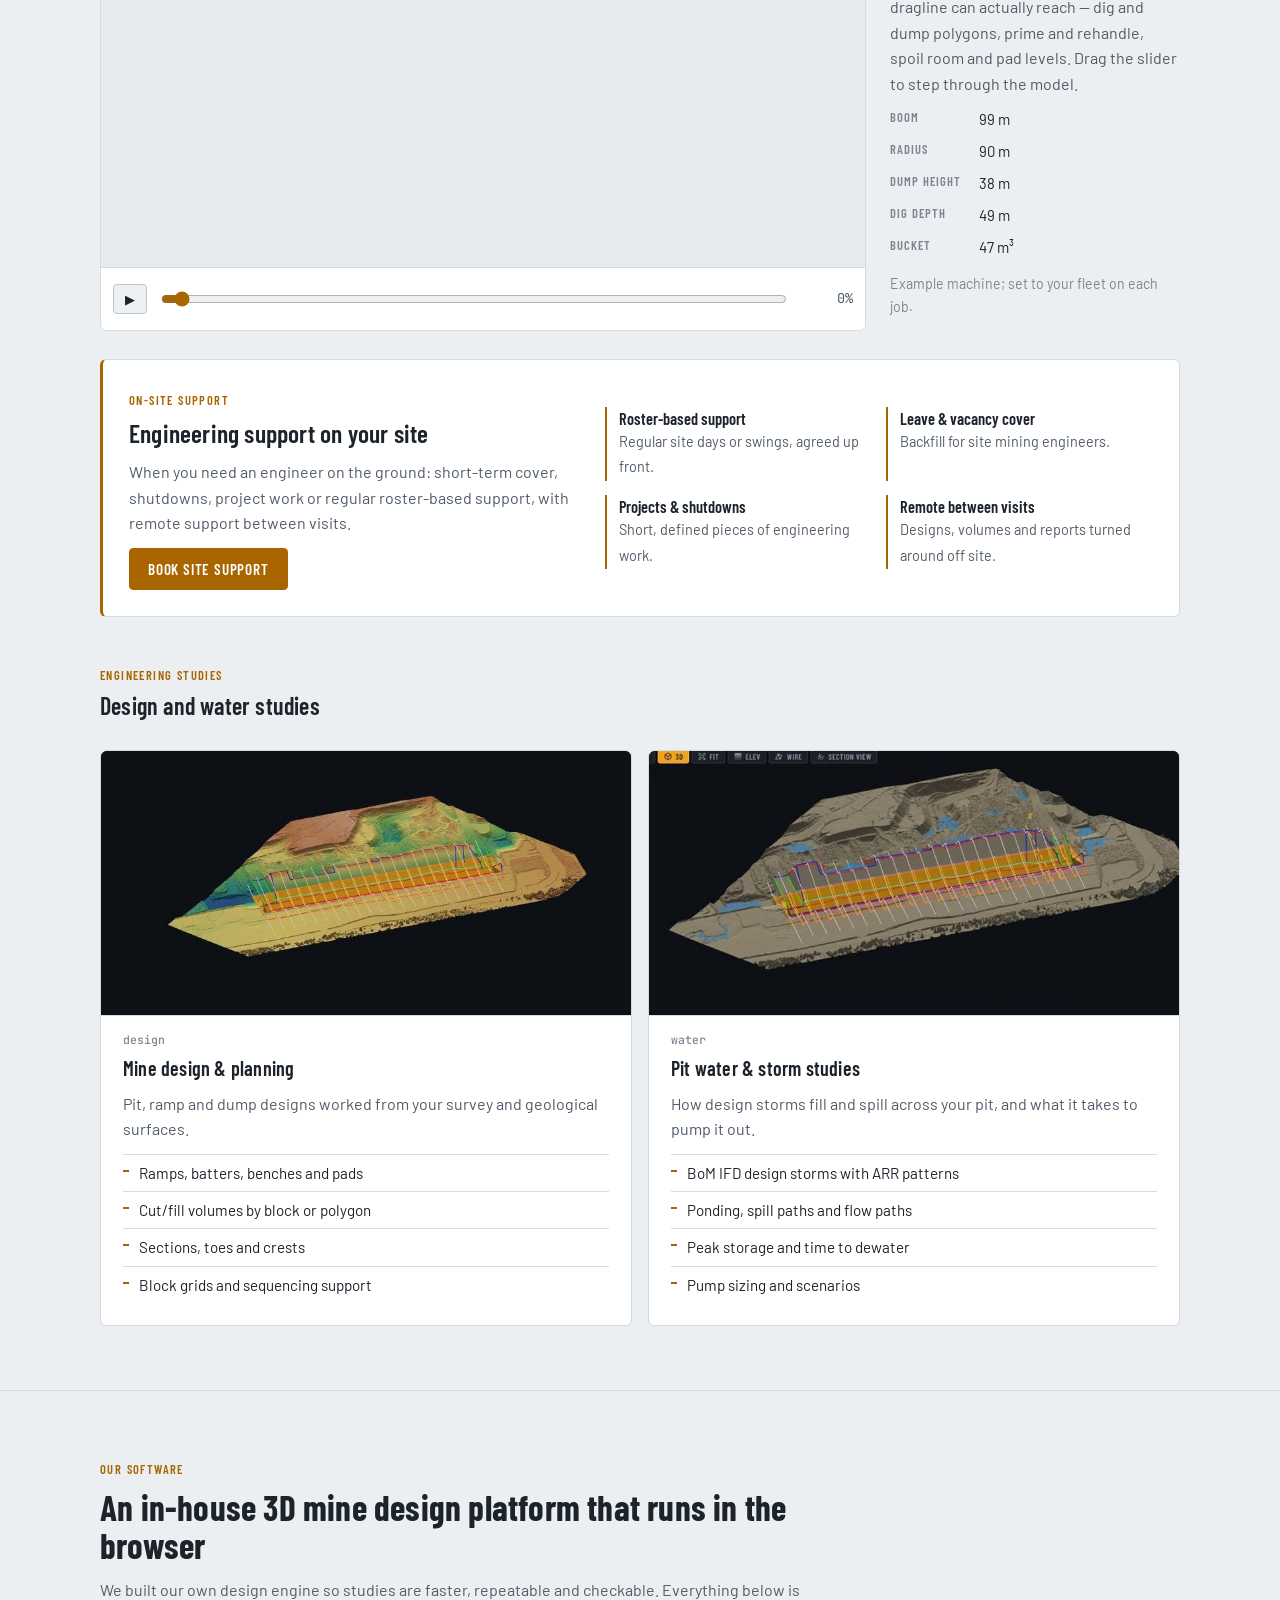
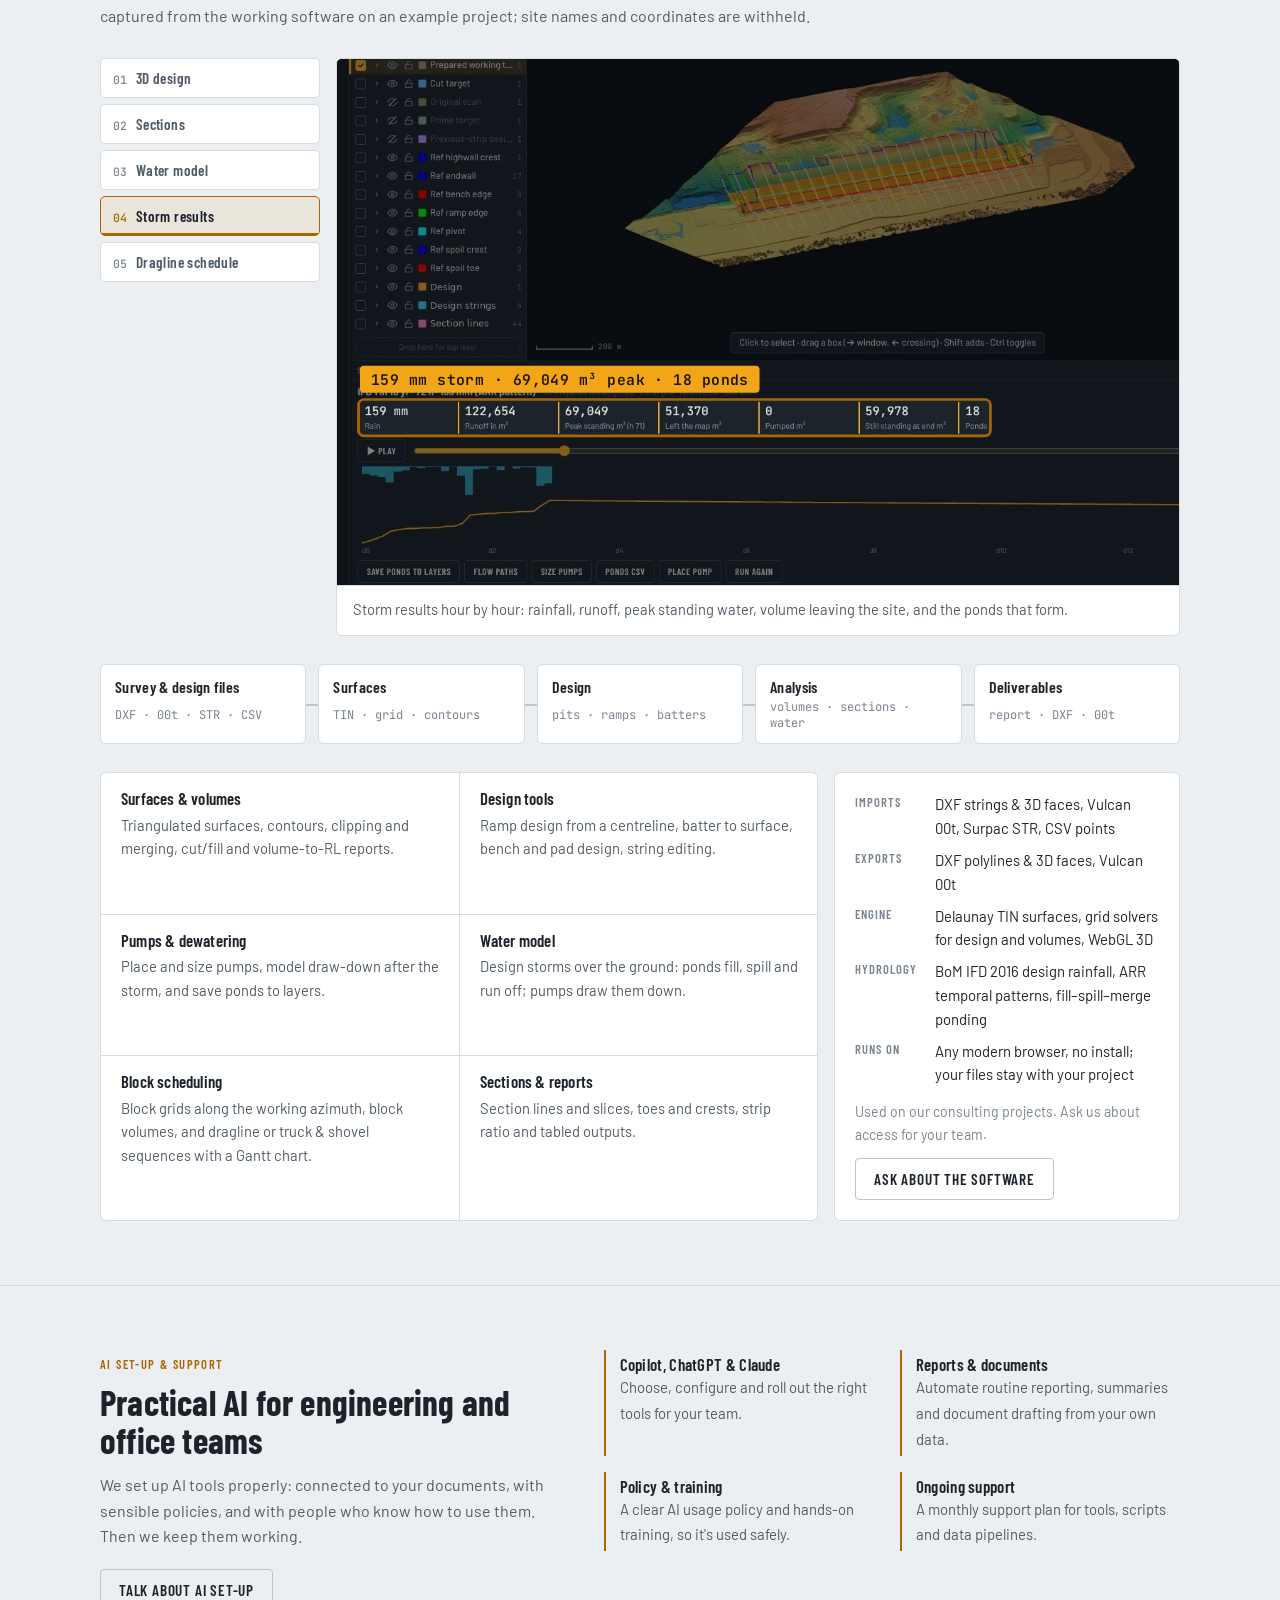
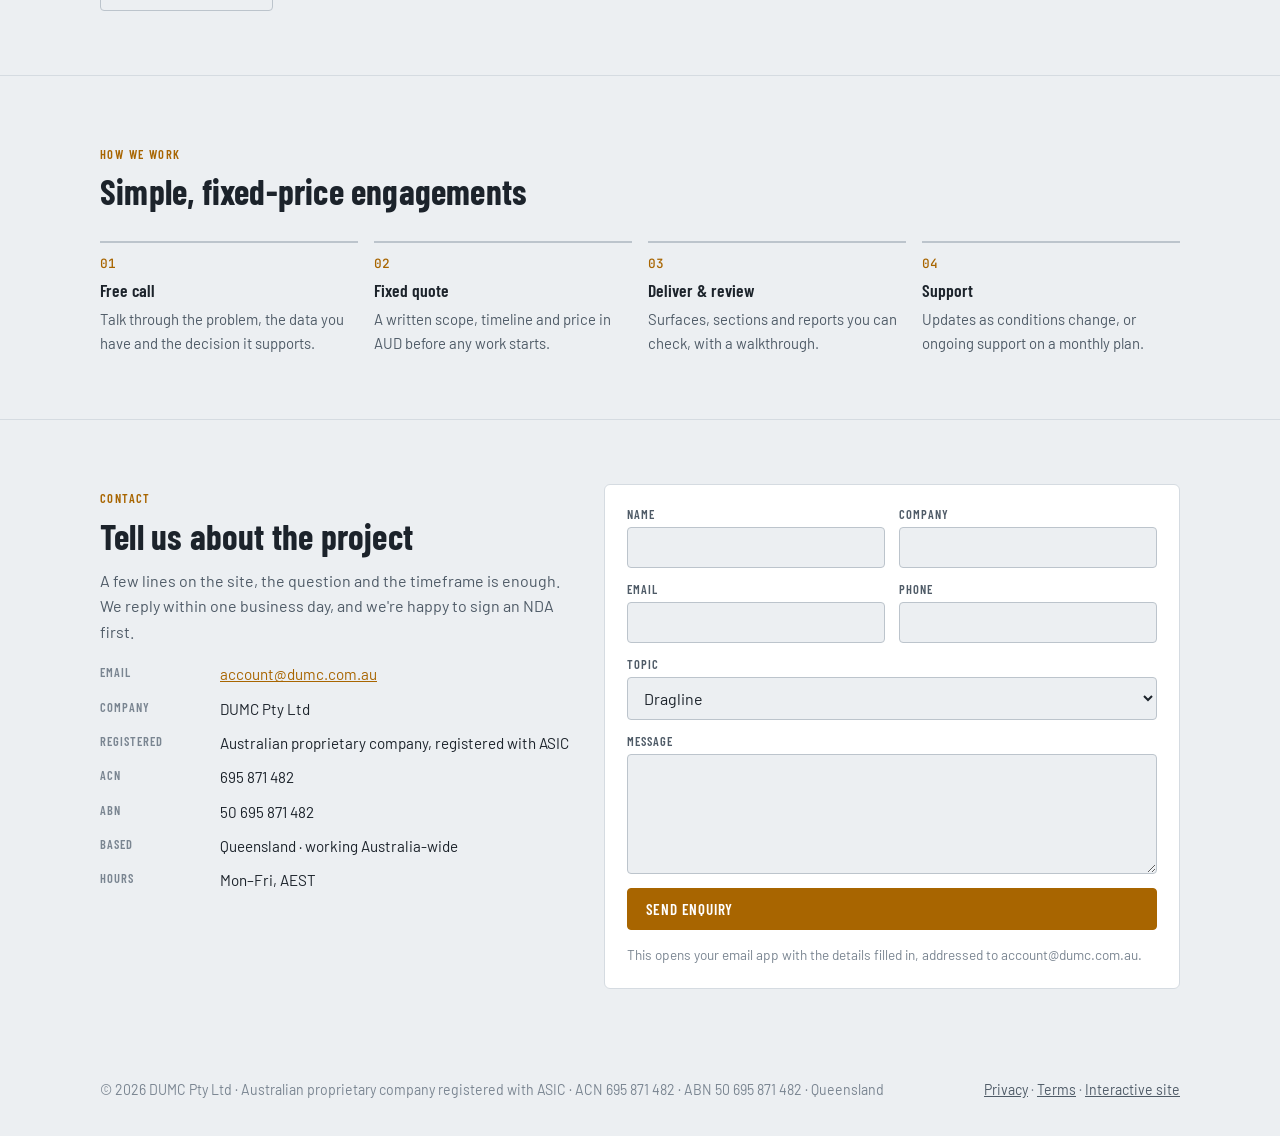
==== commit 64417417: "Dragline band: switch to machine-model video (WIP, video to follow) Co-Authored-By: Claude Opus 5.5 " ====
--- a/index.html
+++ b/index.html
@@ -255,7 +255,7 @@
 .dl-media{background:var(--panel);border:1px solid var(--rule);border-radius:6px;overflow:hidden}
 .dl-bar{display:flex;justify-content:space-between;padding:8px 12px;border-bottom:1px solid var(--rule);font:600 .75rem var(--f-cond);letter-spacing:1px;text-transform:uppercase;color:var(--muted)}
 .dl-live{font:500 .72rem var(--f-num);letter-spacing:0;text-transform:none;color:var(--ok)}
-.dl-stage{aspect-ratio:1280/530;background:#0d1014}
+.dl-stage{aspect-ratio:1100/640;background:#e6ebef}
 .dl-stage video{display:block;width:100%;height:100%;object-fit:cover}
 .dl-ctl{display:grid;grid-template-columns:auto 1fr 3.5em;gap:12px;align-items:center;padding:10px 12px;border-top:1px solid var(--rule)}
 .dl-ctl button{width:34px;height:30px;border-radius:4px;border:1px solid var(--rule2);background:var(--panel2);color:var(--ink);cursor:pointer;font-size:.8rem}
@@ -374,26 +374,28 @@
 
       <div class="dl rv" id="dragline">
         <div class="dl-media">
-          <div class="dl-bar"><span>Dragline · strip schedule</span><span class="dl-live">● captured in our software</span></div>
+          <div class="dl-bar"><span>Dragline · machine model</span><span class="dl-live">● captured in our software</span></div>
           <div class="dl-stage">
-            <video id="dlVid" src="assets/work/dragline-schedule.mp4" poster="assets/work/dragline-poster.jpg" muted loop playsinline preload="metadata" aria-label="A strip cut into 34 blocks, mined block by block by a dragline over 38 days."></video>
+            <video id="dlVid" src="assets/work/dragline-machine.mp4" poster="assets/work/dragline-machine.jpg" muted loop playsinline preload="metadata" aria-label="A 3D walking dragline that takes itself apart into labelled parts (tub, revolving frame, machinery house, A-frame, mast, boom, ropes and bucket) and puts itself back together."></video>
           </div>
           <div class="dl-ctl">
             <button type="button" id="dlPlay" aria-label="Pause">❚❚</button>
-            <input type="range" id="dlScrub" min="0" max="1000" value="0" aria-label="Scrub through the dragline schedule" />
+            <input type="range" id="dlScrub" min="0" max="1000" value="0" aria-label="Scrub through the dragline model" />
             <span class="mono" id="dlPct">0%</span>
           </div>
         </div>
         <div class="dl-text">
           <span class="label">Dragline</span>
-          <h3>Strip by strip, block by block</h3>
-          <p class="muted">A strip is cut into blocks along the working azimuth, each block's volume is taken between the working topo and the cut target, and the dragline is sequenced through them. Drag the slider to step through the schedule.</p>
+          <h3>We model the machine, not just the pit</h3>
+          <p class="muted">Our dragline module carries the machine itself: boom length and angle, operating radius, dump height and dig depth. Every pass is checked against what the dragline can actually reach — dig and dump polygons, prime and rehandle, spoil room and pad levels. Drag the slider to step through the model.</p>
           <dl class="kv">
-            <dt>Blocks</dt><dd>34 · 80 × 60 m</dd>
-            <dt>Volume</dt><dd>1.47M BCM</dd>
-            <dt>Fleet</dt><dd>1 dragline · 38 days</dd>
+            <dt>Boom</dt><dd>99 m</dd>
+            <dt>Radius</dt><dd>90 m</dd>
+            <dt>Dump height</dt><dd>38 m</dd>
+            <dt>Dig depth</dt><dd>49 m</dd>
+            <dt>Bucket</dt><dd>47 m³</dd>
           </dl>
-          <p class="note">Example project; rates are illustrative.</p>
+          <p class="note">Example machine; set to your fleet on each job.</p>
         </div>
       </div>
 
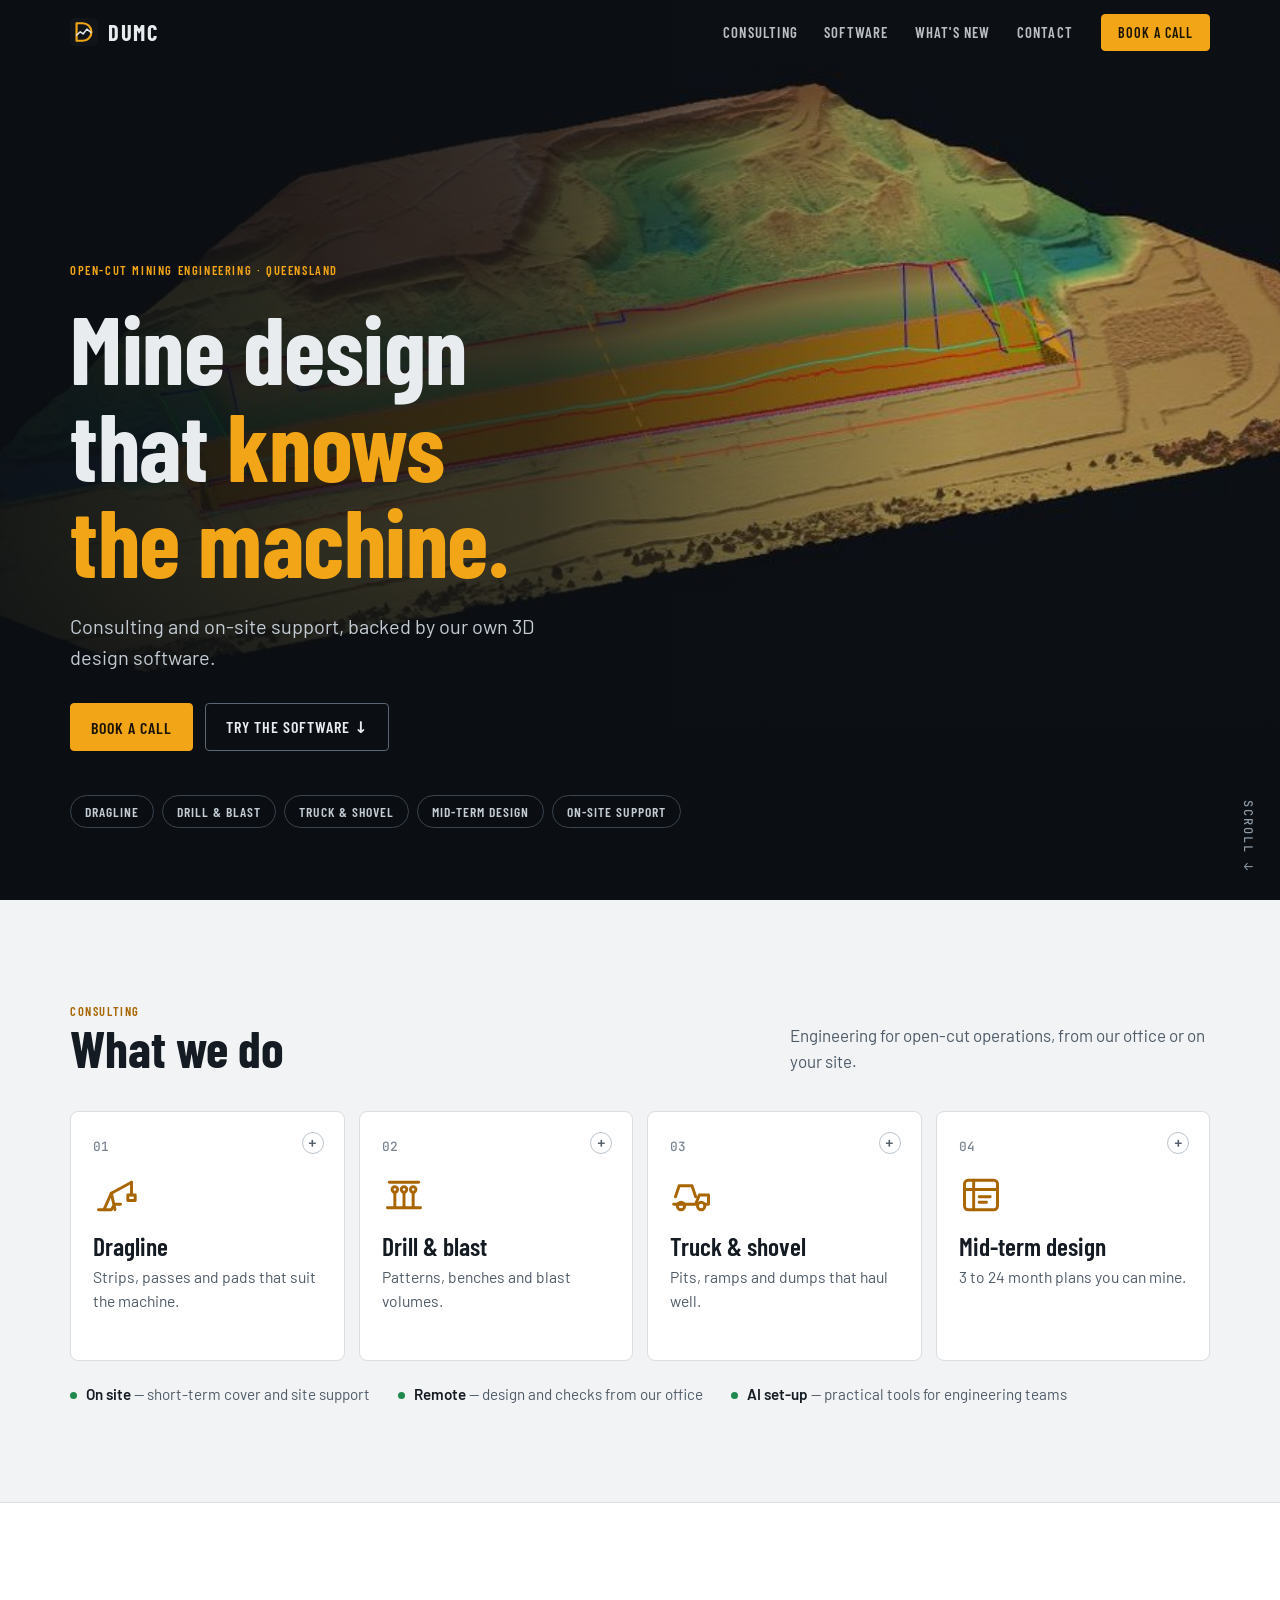
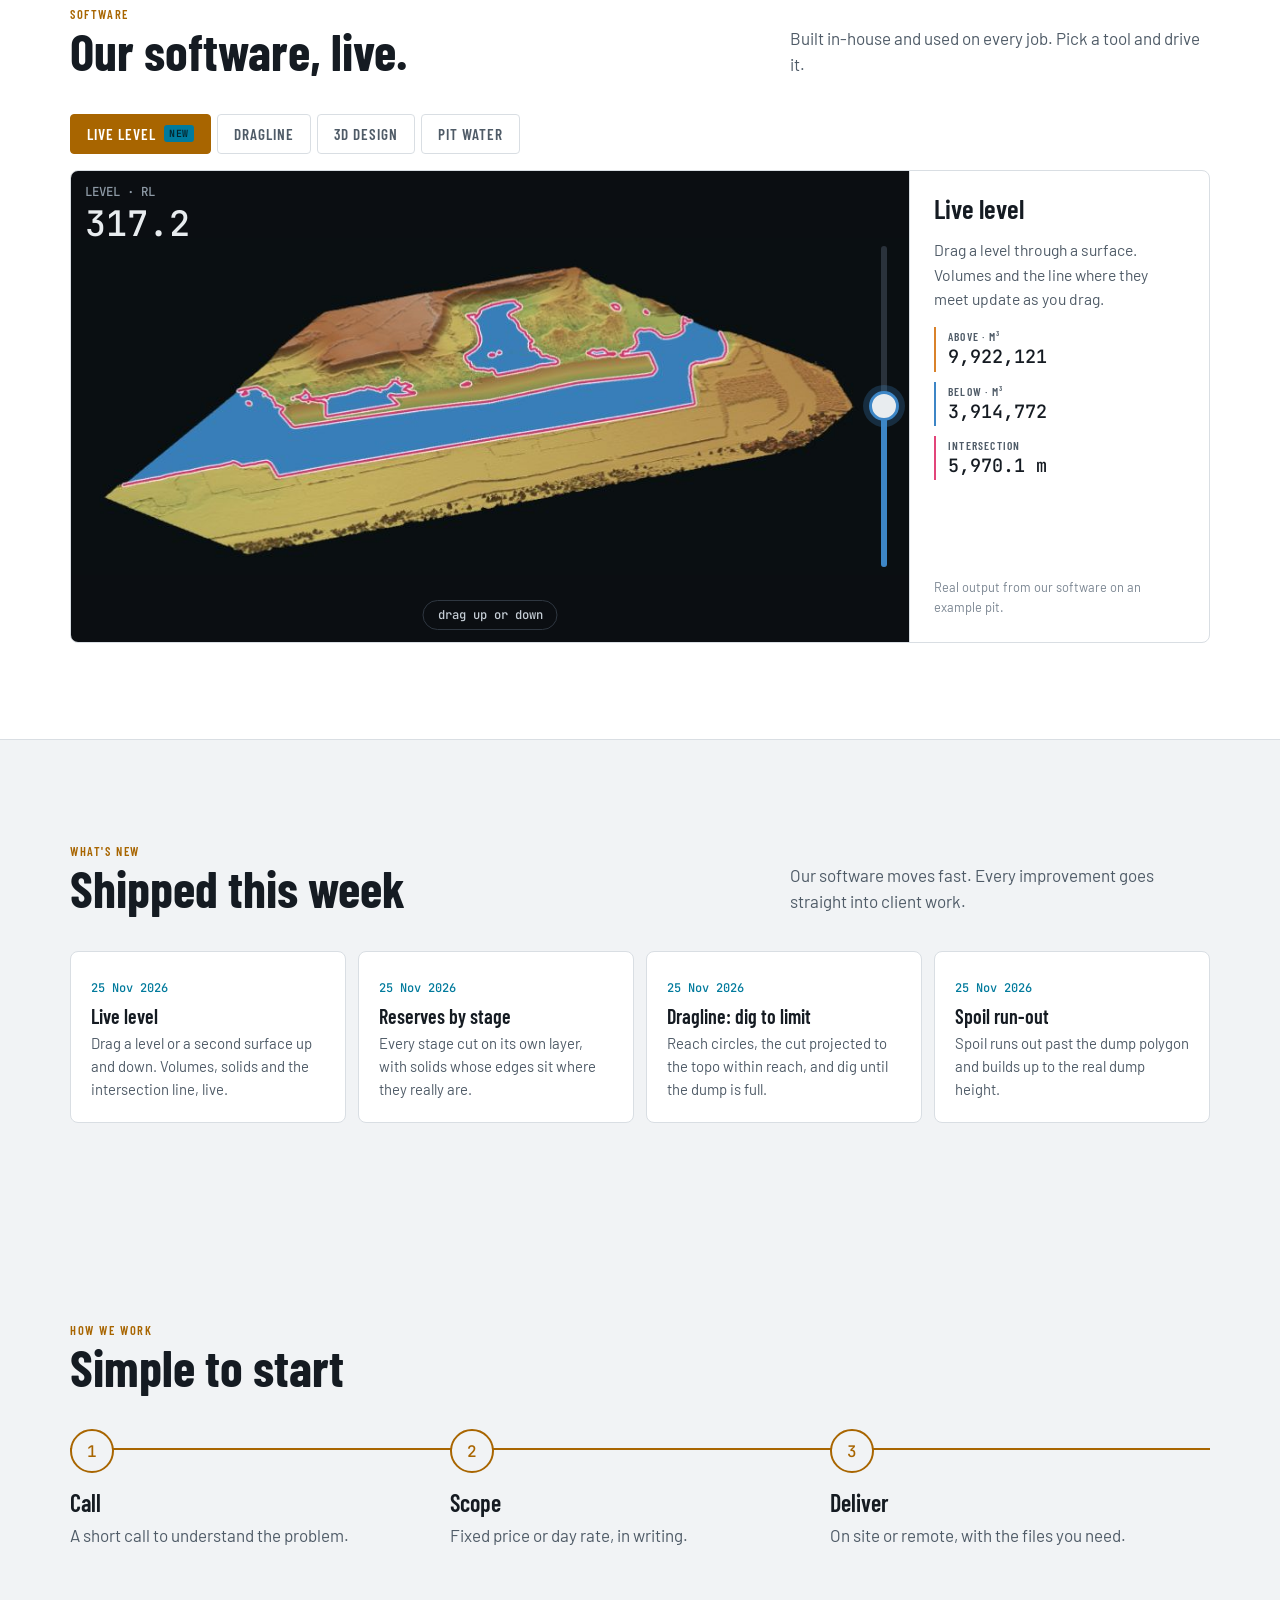
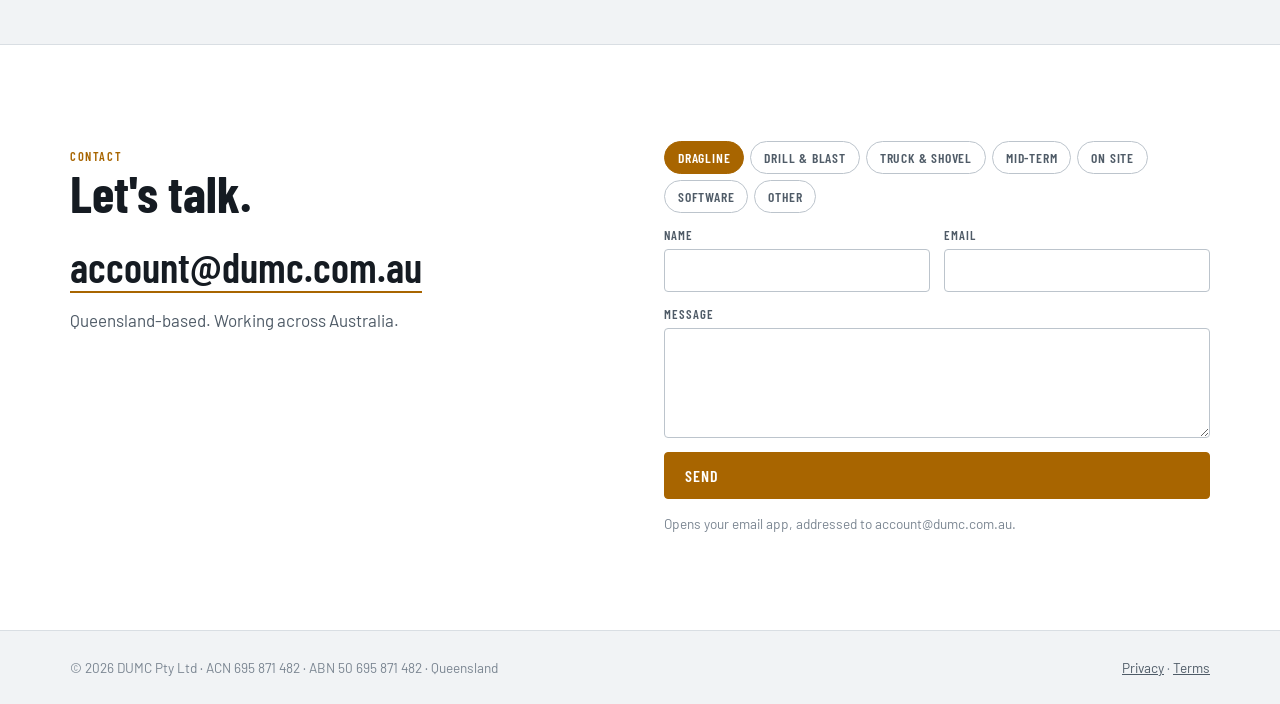
==== commit 5a1b288a: "Simpler, more interactive home page; add Live level demo - Shorter page: hero, 4 consulting tiles, a" ====
--- a/index.html
+++ b/index.html
@@ -4,14 +4,15 @@
 <meta charset="UTF-8" />
 <meta name="viewport" content="width=device-width, initial-scale=1" />
 <title>DUMC Pty Ltd — Mining Engineering Consulting &amp; On-site Support | Queensland</title>
-<meta name="description" content="DUMC Pty Ltd: mining engineering consulting and on-site support for open-cut operations — dragline, drill &amp; blast, truck &amp; shovel and mid-term design. Queensland-based, Australia-wide." />
+<meta name="description" content="DUMC Pty Ltd: mining engineering consulting and on-site support for open-cut operations — dragline, drill &amp; blast, truck &amp; shovel and mid-term design, backed by our own 3D mine design software." />
 <link rel="canonical" href="https://dumc.com.au/" />
 <meta property="og:type" content="website" />
 <meta property="og:locale" content="en_AU" />
-<meta property="og:title" content="DUMC Pty Ltd — Mining engineering consulting &amp; on-site support" />
-<meta property="og:description" content="Dragline, drill &amp; blast, truck &amp; shovel and mid-term design consulting, with on-site engineering support." />
+<meta property="og:title" content="DUMC — Mine design that knows the machine" />
+<meta property="og:description" content="Dragline, drill &amp; blast, truck &amp; shovel and mid-term design consulting, with on-site support and our own 3D design software." />
 <meta property="og:url" content="https://dumc.com.au/" />
-<meta name="theme-color" content="#111519" />
+<meta property="og:image" content="https://dumc.com.au/assets/work/design-orbit.jpg" />
+<meta name="theme-color" content="#0d1014" />
 <link rel="icon" href="favicon.svg" type="image/svg+xml" />
 <link rel="preconnect" href="https://fonts.googleapis.com" />
 <link rel="preconnect" href="https://fonts.gstatic.com" crossorigin />
@@ -35,572 +36,414 @@
 <!-- DUMC Pty Ltd · ACN 695 871 482 · ABN 50 695 871 482 -->
 <style>
 :root{
-  --ground:#111519;--chrome:#181d23;--panel:#1d232a;--panel2:#242b33;--rule:#2f3741;--rule2:#3b4550;
-  --ink:#e3e7ea;--muted:#9aa6b2;--faint:#6b7783;
-  --accent:#f2a516;--accent-ink:#1b1405;--accent-soft:#f2a5161f;--sel:#35d0f0;--ok:#5cc98a;
+  --ground:#0d1014;--chrome:#14191e;--panel:#181d23;--panel2:#20262d;--rule:#2a323b;--rule2:#3b4550;
+  --ink:#e8ecef;--muted:#9aa6b2;--faint:#6b7783;
+  --accent:#f2a516;--accent-ink:#1b1405;--accent-soft:#f2a5161f;--sel:#35d0f0;--ok:#5cc98a;--blue:#3d86c6;--pink:#e2457a;
   --f-ui:'Barlow',system-ui,'Segoe UI',sans-serif;--f-cond:'Barlow Condensed','Barlow',system-ui,sans-serif;--f-num:'JetBrains Mono',ui-monospace,Consolas,monospace;
+  --vp:#0b0e12;
   color-scheme:dark;
 }
 @media (prefers-color-scheme: light){:root{
-  --ground:#eceff2;--chrome:#f6f7f9;--panel:#ffffff;--panel2:#eef1f4;--rule:#d5dbe1;--rule2:#bcc4cc;
-  --ink:#1c232b;--muted:#4f5b67;--faint:#7a8591;--accent:#a86500;--accent-ink:#fff;--accent-soft:#c97c0018;--sel:#007a9c;--ok:#1f8a4c;color-scheme:light}}
+  --ground:#f1f3f5;--chrome:#ffffff;--panel:#ffffff;--panel2:#eef1f4;--rule:#d9dee3;--rule2:#bcc4cc;
+  --ink:#151b22;--muted:#4f5b67;--faint:#7a8591;--accent:#a86500;--accent-ink:#fff;--accent-soft:#c97c0018;--sel:#007a9c;--ok:#1f8a4c;color-scheme:light}}
 *{box-sizing:border-box}
-html{scroll-behavior:smooth;scroll-padding-top:72px}
-body{margin:0;background:var(--ground);color:var(--ink);font:16px/1.6 var(--f-ui);-webkit-font-smoothing:antialiased}
+html{scroll-behavior:smooth;scroll-padding-top:64px}
+body{margin:0;background:var(--ground);color:var(--ink);font:17px/1.55 var(--f-ui);-webkit-font-smoothing:antialiased}
 a{color:var(--accent)}
-.wrap{max-width:1120px;margin:0 auto;padding:0 20px}
-h1,h2,h3{font-family:var(--f-cond);letter-spacing:.2px;line-height:1.1;margin:0 0 12px}
-h1{font-size:clamp(2.1rem,5vw,3.4rem);font-weight:700}
-h2{font-size:clamp(1.6rem,3.2vw,2.2rem);font-weight:700}
-h3{font-size:1.25rem;font-weight:600}
-p{margin:0 0 12px}
-.label{display:inline-block;font:600 .78rem/1 var(--f-cond);letter-spacing:1.4px;text-transform:uppercase;color:var(--accent);margin-bottom:12px}
+img,video{display:block;max-width:100%}
+.wrap{max-width:1180px;margin:0 auto;padding:0 20px}
+h1,h2,h3{font-family:var(--f-cond);line-height:1.02;margin:0}
+h2{font-size:clamp(2rem,4.4vw,3.2rem);font-weight:700}
+h3{font-size:1.35rem;font-weight:600}
+p{margin:0}
+.label{display:inline-block;font:600 .78rem/1 var(--f-cond);letter-spacing:1.6px;text-transform:uppercase;color:var(--accent)}
 .muted{color:var(--muted)}
-.mono{font-family:var(--f-num)}
+.mono{font-family:var(--f-num);font-variant-numeric:tabular-nums}
 :focus-visible{outline:2px solid var(--accent);outline-offset:2px}
-.btn{display:inline-flex;align-items:center;gap:8px;padding:11px 18px;border-radius:4px;font:600 .95rem var(--f-cond);letter-spacing:.8px;text-transform:uppercase;text-decoration:none;border:1px solid var(--accent);background:var(--accent);color:var(--accent-ink);cursor:pointer}
+.btn{display:inline-flex;align-items:center;gap:8px;padding:13px 20px;border-radius:4px;font:600 1rem var(--f-cond);letter-spacing:1px;text-transform:uppercase;text-decoration:none;border:1px solid var(--accent);background:var(--accent);color:var(--accent-ink);cursor:pointer;transition:transform .15s}
+.btn:hover{transform:translateY(-1px)}
 .btn.ghost{background:none;color:var(--ink);border-color:var(--rule2)}
 .btn.ghost:hover{border-color:var(--accent)}
+section{padding:96px 0}
+.sec-head{display:flex;justify-content:space-between;align-items:end;gap:24px;flex-wrap:wrap;margin-bottom:36px}
+.sec-head p{max-width:420px;color:var(--muted)}
 
 /* header */
-header{position:sticky;top:0;z-index:10;background:color-mix(in srgb,var(--chrome) 92%,transparent);backdrop-filter:blur(8px);border-bottom:1px solid var(--rule)}
-header .wrap{display:flex;align-items:center;gap:20px;height:60px}
-.brand{display:flex;align-items:center;gap:9px;text-decoration:none;color:var(--ink);font:700 1.3rem var(--f-cond);letter-spacing:1px}
-.brand b{color:var(--accent);font-weight:700}
-.brand img{width:26px;height:26px}
-nav{display:flex;gap:20px;margin-left:auto}
-nav a{color:var(--muted);text-decoration:none;font:600 .88rem var(--f-cond);letter-spacing:1px;text-transform:uppercase}
-nav a:hover{color:var(--ink)}
-header .btn{padding:8px 14px;font-size:.85rem}
-@media (max-width:760px){nav{display:none}header .btn{margin-left:auto}}
+header{position:fixed;inset:0 0 auto;z-index:20;transition:background .25s,border-color .25s;border-bottom:1px solid transparent}
+header.solid{background:color-mix(in srgb,var(--chrome) 90%,transparent);backdrop-filter:blur(10px);border-color:var(--rule)}
+header .wrap{display:flex;align-items:center;gap:28px;height:64px}
+.brand{display:flex;align-items:center;gap:10px;text-decoration:none;color:var(--ink);font:700 1.4rem var(--f-cond);letter-spacing:1.5px}
+.brand img{width:28px;height:28px}
+nav{display:flex;gap:26px;margin-left:auto}
+nav a{color:var(--muted);text-decoration:none;font:600 .92rem var(--f-cond);letter-spacing:1.2px;text-transform:uppercase;position:relative;padding:4px 0}
+nav a:hover,nav a.on{color:var(--ink)}
+nav a.on::after{content:"";position:absolute;left:0;right:0;bottom:-2px;height:2px;background:var(--accent)}
+header .btn{padding:9px 16px;font-size:.88rem}
+@media (max-width:820px){nav{display:none}header .btn{margin-left:auto}}
+header:not(.solid) .brand,header:not(.solid) nav a{color:#e8ecef}
+header:not(.solid) nav a{opacity:.8}
+header:not(.solid) .btn{background:#f2a516;border-color:#f2a516;color:#1b1405}
 
 /* hero */
-.hero{padding:64px 0 56px;border-bottom:1px solid var(--rule)}
-.hero .grid{display:grid;grid-template-columns:1fr 1.05fr;gap:44px;align-items:center}
-@media (max-width:900px){.hero .grid{grid-template-columns:1fr}}
-.hero .lead{font-size:1.12rem;color:var(--muted);max-width:56ch}
-.ctas{display:flex;gap:12px;flex-wrap:wrap;margin:24px 0 22px}
-.chips{display:flex;flex-wrap:wrap;gap:8px;padding:0;margin:0;list-style:none}
-.chips li{font:600 .78rem var(--f-cond);letter-spacing:.9px;text-transform:uppercase;color:var(--muted);border:1px solid var(--rule2);border-radius:3px;padding:4px 9px}
-.figure{background:var(--panel);border:1px solid var(--rule);border-radius:6px;overflow:hidden}
-.figure .bar{display:flex;justify-content:space-between;align-items:center;padding:8px 12px;border-bottom:1px solid var(--rule);font:600 .75rem var(--f-cond);letter-spacing:1px;text-transform:uppercase;color:var(--muted)}
-.figure .bar span:last-child{font:400 .72rem var(--f-num);letter-spacing:0;text-transform:none;color:var(--faint)}
-.figure svg{display:block;width:100%;height:auto}
-
-/* sections */
-section{padding:64px 0;border-bottom:1px solid var(--rule)}
-.head{max-width:720px;margin-bottom:30px}
-.head p{color:var(--muted)}
-.cards{display:grid;grid-template-columns:repeat(3,1fr);gap:16px}
-@media (max-width:900px){.cards{grid-template-columns:1fr}}
-.card{background:var(--panel);border:1px solid var(--rule);border-radius:6px;padding:22px}
-.card .tag{font:500 .72rem var(--f-num);color:var(--faint);display:block;margin-bottom:10px}
-.card p{color:var(--muted)}
-.card ul{margin:10px 0 0;padding:0;list-style:none}
-.card li{padding:6px 0 6px 16px;border-top:1px solid var(--rule);position:relative;font-size:.95rem}
-.card li::before{content:"";position:absolute;left:0;top:15px;width:6px;height:2px;background:var(--accent)}
+.hero{position:relative;min-height:min(100vh,900px);display:flex;align-items:flex-end;overflow:hidden;background:var(--vp);color:#e8ecef}
+.hero video,.hero .poster{position:absolute;inset:0;width:100%;height:100%;object-fit:cover;opacity:.9}
+.hero::after{content:"";position:absolute;inset:0;background:linear-gradient(90deg,rgba(11,14,18,.92) 0%,rgba(11,14,18,.7) 42%,rgba(11,14,18,.05) 75%),linear-gradient(0deg,rgba(11,14,18,.95) 0%,rgba(11,14,18,0) 40%)}
+.hero .wrap{position:relative;z-index:1;width:100%;padding-bottom:72px;padding-top:120px}
+.hero h1{font-size:clamp(2.8rem,7.4vw,6rem);font-weight:700;letter-spacing:-.5px;max-width:11ch;margin:18px 0 22px}
+.hero h1 em{font-style:normal;color:#f2a516}
+.hero .lead{font-size:clamp(1.05rem,1.6vw,1.25rem);color:#c4ccd4;max-width:520px;margin-bottom:30px}
+.hero .label{color:#f2a516}
+.cta{display:flex;gap:12px;flex-wrap:wrap}
+.hero .btn{background:#f2a516;border-color:#f2a516;color:#1b1405}
+.hero .btn.ghost{background:none;color:#e8ecef;border-color:#5b6672}
+.chips{display:flex;flex-wrap:wrap;gap:8px;margin-top:44px}
+.chips a{font:600 .85rem var(--f-cond);letter-spacing:1px;text-transform:uppercase;color:#c4ccd4;text-decoration:none;border:1px solid #3b4550;border-radius:999px;padding:7px 14px;background:rgba(11,14,18,.5);transition:border-color .2s,color .2s}
+.chips a:hover{border-color:#f2a516;color:#fff}
+.scroll-cue{position:absolute;right:24px;bottom:28px;z-index:1;font:500 .75rem var(--f-num);color:#8e9aa6;writing-mode:vertical-rl;letter-spacing:2px}
+@media (max-width:640px){.hero::after{background:linear-gradient(0deg,rgba(11,14,18,.96) 0%,rgba(11,14,18,.75) 60%,rgba(11,14,18,.35) 100%)}.scroll-cue{display:none}}
+
+/* consulting tiles */
+.tiles{display:grid;grid-template-columns:repeat(4,1fr);gap:14px}
+@media (max-width:980px){.tiles{grid-template-columns:repeat(2,1fr)}}
+@media (max-width:520px){.tiles{grid-template-columns:1fr}.tile{min-height:0;padding:20px}.tile svg{width:34px;height:34px;margin:10px 0}.tile ul{max-height:120px;opacity:1}.tile .plus{display:none}}
+.tile{position:relative;background:var(--panel);border:1px solid var(--rule);border-radius:8px;padding:26px 22px 22px;cursor:pointer;min-height:250px;display:flex;flex-direction:column;transition:border-color .2s,transform .2s;text-align:left;color:inherit;font:inherit}
+.tile:hover,.tile.open{border-color:var(--accent);transform:translateY(-3px)}
+.tile .n{font:500 .8rem var(--f-num);color:var(--faint)}
+.tile svg{width:44px;height:44px;margin:18px 0 16px;stroke:var(--accent);fill:none;stroke-width:1.6;stroke-linecap:round;stroke-linejoin:round}
+.tile h3{font-size:1.6rem;margin-bottom:6px}
+.tile p{color:var(--muted);font-size:.98rem}
+.tile ul{list-style:none;margin:14px 0 0;padding:0;display:flex;flex-wrap:wrap;gap:6px;max-height:0;overflow:hidden;opacity:0;transition:max-height .35s,opacity .3s}
+.tile:hover ul,.tile.open ul,.tile:focus-visible ul{max-height:120px;opacity:1}
+.tile li{font:500 .78rem var(--f-num);border:1px solid var(--rule2);border-radius:3px;padding:3px 7px;color:var(--ink)}
+.tile .plus{position:absolute;top:20px;right:20px;width:22px;height:22px;border:1px solid var(--rule2);border-radius:50%;display:grid;place-items:center;font:500 .9rem var(--f-num);color:var(--muted);transition:transform .25s}
+.tile:hover .plus,.tile.open .plus{transform:rotate(45deg);color:var(--accent);border-color:var(--accent)}
+.modes{display:flex;flex-wrap:wrap;gap:10px 28px;margin-top:22px;color:var(--muted);font-size:.95rem}
+.modes b{color:var(--ink);font-weight:600}
+.modes span::before{content:"";display:inline-block;width:7px;height:7px;border-radius:50%;background:var(--ok);margin-right:9px;vertical-align:1px}
 
 /* software */
-.sw{display:grid;grid-template-columns:1fr 1fr;gap:16px}
-@media (max-width:900px){.sw{grid-template-columns:1fr}}
-.modules{display:grid;grid-template-columns:1fr 1fr;gap:1px;background:var(--rule);border:1px solid var(--rule);border-radius:6px;overflow:hidden}
-@media (max-width:560px){.modules{grid-template-columns:1fr}}
-.module{background:var(--panel);padding:16px 18px;border-left:2px solid transparent}
-.module h3{font-size:1.05rem;margin-bottom:6px}
-.module p{font-size:.92rem;color:var(--muted);margin:0}
-.module:hover{border-left-color:var(--accent)}
-.spec{background:var(--panel);border:1px solid var(--rule);border-radius:6px;padding:20px}
-.kv{display:grid;grid-template-columns:auto 1fr;gap:8px 18px;margin:0;font-size:.93rem}
-.kv dt{font:600 .78rem var(--f-cond);letter-spacing:1px;text-transform:uppercase;color:var(--faint);padding-top:2px}
-.kv dd{margin:0}
-.note{font-size:.88rem;color:var(--faint);margin-top:14px}
-
-/* AI */
-.ai{display:grid;grid-template-columns:.9fr 1.1fr;gap:32px;align-items:start}
-@media (max-width:900px){.ai{grid-template-columns:1fr}}
-.tiles{display:grid;grid-template-columns:1fr 1fr;gap:16px}
-@media (max-width:560px){.tiles{grid-template-columns:1fr}}
-.tile{border-left:2px solid var(--accent);padding:4px 0 4px 14px}
-.tile b{display:block;font:600 1.05rem var(--f-cond);letter-spacing:.3px}
-.tile span{font-size:.93rem;color:var(--muted)}
-
-/* steps */
-.steps{display:grid;grid-template-columns:repeat(4,1fr);gap:16px;counter-reset:s;padding:0;margin:0;list-style:none}
-@media (max-width:900px){.steps{grid-template-columns:1fr 1fr}}
-@media (max-width:520px){.steps{grid-template-columns:1fr}}
-.steps li{border-top:2px solid var(--rule2);padding-top:12px}
-.steps li::before{counter-increment:s;content:"0" counter(s);display:block;font:500 .8rem var(--f-num);color:var(--accent);margin-bottom:6px}
-.steps b{font:600 1.1rem var(--f-cond)}
-.steps p{font-size:.93rem;color:var(--muted);margin:4px 0 0}
+#software{background:var(--chrome);border-top:1px solid var(--rule);border-bottom:1px solid var(--rule)}
+.tabs{display:flex;gap:6px;margin-bottom:16px;overflow-x:auto;scrollbar-width:none}
+.tabs::-webkit-scrollbar{display:none}
+.tabs button{flex:none;font:600 .95rem var(--f-cond);letter-spacing:1px;text-transform:uppercase;color:var(--muted);background:var(--panel);border:1px solid var(--rule);border-radius:4px;padding:10px 16px;cursor:pointer;display:flex;align-items:center;gap:8px}
+.tabs button[aria-selected=true]{color:var(--accent-ink);background:var(--accent);border-color:var(--accent)}
+.tabs .new{font:600 .62rem var(--f-num);letter-spacing:.5px;padding:2px 5px;border-radius:3px;background:var(--sel);color:#04232b}
+.app{display:grid;grid-template-columns:1fr 300px;background:var(--panel);border:1px solid var(--rule);border-radius:8px;overflow:hidden}
+@media (max-width:900px){.app{grid-template-columns:1fr}}
+.stage{position:relative;background:var(--vp);aspect-ratio:16/9;overflow:hidden;user-select:none}
+.stage>img,.stage>video{position:absolute;inset:0;width:100%;height:100%;object-fit:contain}
+.stage .hud{position:absolute;left:14px;top:12px;font:500 .78rem var(--f-num);color:#8e9aa6;pointer-events:none}
+.stage .hud b{display:block;font:500 clamp(1.4rem,3vw,2.2rem) var(--f-num);color:#e8ecef}
+.stage .hint{position:absolute;left:50%;bottom:12px;transform:translateX(-50%);font:500 .76rem var(--f-num);color:#c4ccd4;background:rgba(11,14,18,.75);border:1px solid #2f3741;border-radius:999px;padding:6px 14px;pointer-events:none;white-space:nowrap;transition:opacity .4s}
+.side{padding:24px;display:flex;flex-direction:column;gap:16px;border-left:1px solid var(--rule)}
+@media (max-width:900px){.side{border-left:0;border-top:1px solid var(--rule)}}
+.side h3{font-size:1.7rem}
+.side p{color:var(--muted);font-size:.98rem}
+.kpis{display:grid;gap:10px}
+@media (max-width:900px){.kpis{grid-template-columns:repeat(3,1fr)}}
+@media (max-width:480px){.kpis{grid-template-columns:1fr 1fr}}
+.kpi{border-left:2px solid var(--accent);padding:2px 0 2px 12px}
+.kpi small{display:block;font:600 .72rem var(--f-cond);letter-spacing:1.2px;text-transform:uppercase;color:var(--muted)}
+.kpi span{font:500 1.15rem var(--f-num);font-variant-numeric:tabular-nums}
+.kpi.a{border-color:#d9822b}.kpi.b{border-color:var(--blue)}.kpi.l{border-color:var(--pink)}
+.side .note{font-size:.8rem;color:var(--faint);margin-top:auto}
+.pane[hidden]{display:none}
+/* live level bar */
+.lvl-track{position:absolute;right:22px;top:16%;bottom:16%;width:6px;border-radius:3px;background:#2a323b;cursor:ns-resize;touch-action:none}
+.lvl-track::before{content:"";position:absolute;inset:-14px -18px}
+.lvl-fill{position:absolute;left:0;right:0;bottom:0;border-radius:3px;background:var(--blue)}
+.lvl-knob{position:absolute;left:50%;width:30px;height:30px;margin:-15px 0 0 -15px;border-radius:50%;background:#e8ecef;border:3px solid var(--blue);box-shadow:0 0 0 6px rgba(61,134,198,.25)}
+.lvl-track:focus-visible{outline:2px solid var(--accent);outline-offset:8px}
+.stage.drag{cursor:ns-resize}
+/* segmented switch */
+.seg{display:inline-flex;border:1px solid var(--rule2);border-radius:4px;overflow:hidden;align-self:flex-start}
+.seg button{font:600 .82rem var(--f-cond);letter-spacing:1px;text-transform:uppercase;background:none;border:0;color:var(--muted);padding:7px 12px;cursor:pointer}
+.seg button[aria-pressed=true]{background:var(--panel2);color:var(--ink)}
+/* video scrubber */
+.scrub{position:absolute;left:0;right:0;bottom:0;display:grid;grid-template-columns:auto 1fr;gap:12px;align-items:center;padding:10px 14px;background:linear-gradient(0deg,rgba(11,14,18,.85),rgba(11,14,18,0))}
+.scrub button{width:32px;height:32px;border-radius:50%;border:1px solid #5b6672;background:rgba(11,14,18,.6);color:#e8ecef;cursor:pointer;font-size:.75rem}
+.scrub input{width:100%;accent-color:#f2a516}
+
+/* what's new */
+.log{display:grid;grid-template-columns:repeat(auto-fill,minmax(230px,1fr));gap:12px}
+.log article{background:var(--panel);border:1px solid var(--rule);border-radius:8px;padding:20px}
+.log time{font:500 .75rem var(--f-num);color:var(--sel)}
+.log h3{font-size:1.25rem;margin:8px 0 6px}
+.log p{color:var(--muted);font-size:.93rem}
+
+/* process */
+.steps{display:grid;grid-template-columns:repeat(3,1fr);gap:0;position:relative;counter-reset:s}
+@media (max-width:760px){.steps{grid-template-columns:1fr;gap:28px}}
+.steps::before{content:"";position:absolute;left:0;right:0;top:19px;height:2px;background:var(--rule)}
+.steps .bar{position:absolute;left:0;top:19px;height:2px;width:0;background:var(--accent);transition:width 1.4s cubic-bezier(.2,.7,.2,1)}
+.steps.in .bar{width:100%}
+@media (max-width:760px){.steps::before,.steps .bar{display:none}}
+.step{position:relative;padding-right:24px}
+.step::before{counter-increment:s;content:counter(s);display:grid;place-items:center;width:40px;height:40px;border-radius:50%;background:var(--ground);border:2px solid var(--accent);font:500 1rem var(--f-num);color:var(--accent);margin-bottom:18px;position:relative}
+.step h3{font-size:1.5rem;margin-bottom:6px}
+.step p{color:var(--muted)}
 
 /* contact */
-.contact{display:grid;grid-template-columns:.9fr 1.1fr;gap:32px}
-@media (max-width:900px){.contact{grid-template-columns:1fr}}
-form{background:var(--panel);border:1px solid var(--rule);border-radius:6px;padding:22px;display:grid;gap:14px}
+#contact{background:var(--chrome);border-top:1px solid var(--rule)}
+.contact{display:grid;grid-template-columns:1fr 1fr;gap:48px;align-items:start}
+@media (max-width:860px){.contact{grid-template-columns:1fr}}
+.big-mail{display:inline-block;font:600 clamp(1.5rem,3.6vw,2.6rem) var(--f-cond);color:var(--ink);text-decoration:none;border-bottom:2px solid var(--accent);margin:22px 0 14px;word-break:break-all}
+.big-mail:hover{color:var(--accent)}
+form{display:grid;gap:14px}
 .two{display:grid;grid-template-columns:1fr 1fr;gap:14px}
-@media (max-width:560px){.two{grid-template-columns:1fr}}
-label{display:grid;gap:6px;font:600 .78rem var(--f-cond);letter-spacing:1px;text-transform:uppercase;color:var(--muted)}
-input,select,textarea{font:400 1rem var(--f-ui);color:var(--ink);background:var(--ground);border:1px solid var(--rule2);border-radius:4px;padding:10px 12px;width:100%}
-input:focus,select:focus,textarea:focus{outline:none;border-color:var(--accent)}
-textarea{min-height:120px;resize:vertical}
-.small{font-size:.85rem;color:var(--faint);margin:0}
-.lines{list-style:none;padding:0;margin:18px 0 0;display:grid;gap:10px}
-.lines li{display:grid;grid-template-columns:110px 1fr;gap:10px;font-size:.95rem}
-.lines span{font:600 .78rem var(--f-cond);letter-spacing:1px;text-transform:uppercase;color:var(--faint);padding-top:3px}
-
-footer{padding:26px 0 34px;color:var(--faint);font-size:.88rem}
-footer .wrap{display:flex;flex-wrap:wrap;gap:10px 24px;justify-content:space-between}
+@media (max-width:520px){.two{grid-template-columns:1fr}}
+label{display:grid;gap:6px;font:600 .8rem var(--f-cond);letter-spacing:1px;text-transform:uppercase;color:var(--muted)}
+input,select,textarea{font:400 1rem var(--f-ui);color:var(--ink);background:var(--panel);border:1px solid var(--rule2);border-radius:4px;padding:11px 12px;width:100%}
+textarea{min-height:110px;resize:vertical}
+.topics{display:flex;flex-wrap:wrap;gap:6px}
+.topics label{display:inline-block;position:relative}
+.topics input{position:absolute;opacity:0;width:1px;height:1px}
+.topics span{display:inline-block;font:600 .85rem var(--f-cond);letter-spacing:.8px;text-transform:uppercase;border:1px solid var(--rule2);border-radius:999px;padding:7px 13px;cursor:pointer;color:var(--muted)}
+.topics input:checked+span{background:var(--accent);border-color:var(--accent);color:var(--accent-ink)}
+.topics input:focus-visible+span{outline:2px solid var(--accent);outline-offset:2px}
+.small{font-size:.85rem;color:var(--faint)}
+footer{border-top:1px solid var(--rule);padding:26px 0;font-size:.85rem;color:var(--faint)}
+footer .wrap{display:flex;justify-content:space-between;gap:16px;flex-wrap:wrap}
 footer a{color:var(--muted)}
-@media (prefers-reduced-motion:reduce){html{scroll-behavior:auto}}
-/* animated readout under hero figure */
-.readout{display:grid;grid-template-columns:repeat(3,auto) 1fr;gap:6px 20px;align-items:center;padding:10px 14px;border-top:1px solid var(--rule);font-size:.8rem}
-.readout span{display:block;font:600 .7rem var(--f-cond);letter-spacing:1px;text-transform:uppercase;color:var(--faint)}
-.readout b{font:500 .95rem var(--f-num);font-variant-numeric:tabular-nums}
-.meter{height:6px;background:var(--panel2);border-radius:3px;overflow:hidden;align-self:end;margin-bottom:5px}
-.meter i{display:block;height:100%;width:100%;background:var(--accent)}
-@media (max-width:480px){.readout{grid-template-columns:repeat(3,1fr)}.meter{grid-column:1/-1}}
-
-/* pipeline */
-.pipe{position:relative;margin:8px 0 28px}
-.pipe ol{position:relative;display:grid;grid-template-columns:repeat(5,1fr);gap:12px;list-style:none;margin:0;padding:0}
-.pipe li{background:var(--panel);border:1px solid var(--rule);border-radius:6px;padding:12px 14px;display:grid;gap:3px}
-.pipe li b{font:600 1rem var(--f-cond);letter-spacing:.3px}
-.pipe li span{font:400 .75rem var(--f-num);color:var(--faint)}
-.pipe-line{position:absolute;left:10%;right:10%;top:50%;height:2px;background:var(--rule2);overflow:hidden}
-.pipe-line i{position:absolute;top:-2px;width:40px;height:6px;border-radius:3px;background:linear-gradient(90deg,transparent,var(--accent),transparent);animation:flow 3.6s linear infinite}
-.pipe-line i:nth-child(2){animation-delay:1.2s}.pipe-line i:nth-child(3){animation-delay:2.4s}
-@keyframes flow{from{left:-40px}to{left:100%}}
-@media (max-width:900px){.pipe ol{grid-template-columns:1fr 1fr}.pipe-line{display:none}}
-@media (max-width:520px){.pipe ol{grid-template-columns:1fr}}
-.modules{grid-template-columns:repeat(3,1fr)}
-@media (max-width:900px){.modules{grid-template-columns:1fr 1fr}}
-@media (max-width:560px){.modules{grid-template-columns:1fr}}
-
-/* scroll reveal */
-.rv{opacity:0;transform:translateY(18px);transition:opacity .7s ease,transform .7s ease}
+
+/* reveal */
+.rv{opacity:0;transform:translateY(18px);transition:opacity .7s,transform .7s}
 .rv.in{opacity:1;transform:none}
-@media (prefers-reduced-motion:reduce){.rv{opacity:1;transform:none;transition:none}.pipe-line i{animation:none;display:none}}
-/* real-capture hero */
-.hero-media{aspect-ratio:2/1;background:#0d1014}
-.hero-media{overflow:hidden}
-.hero-media video{display:block;width:100%;height:100%;object-fit:cover;transform:scale(1.32)}
-.readout{grid-template-columns:repeat(4,auto)}
-.readout .ok{color:var(--ok)}
-@media (max-width:480px){.readout{grid-template-columns:1fr 1fr}}
-.card .thumb{margin:-22px -22px 16px;aspect-ratio:16/8;overflow:hidden;border-bottom:1px solid var(--rule);background:#0d1014;border-radius:6px 6px 0 0}
-.card .thumb img{width:100%;height:100%;object-fit:cover;display:block;transform:scale(var(--z,1));transform-origin:var(--o,50% 50%);transition:transform .8s ease}
-.card:hover .thumb img{transform:scale(calc(var(--z,1) * 1.06))}
-
-/* showcase player */
-.show{display:grid;grid-template-columns:220px 1fr;gap:16px;margin-bottom:28px}
-@media (max-width:900px){.show{grid-template-columns:1fr}}
-.show-tabs{display:grid;gap:6px;align-content:start}
-@media (max-width:900px){.show-tabs{grid-auto-flow:column;grid-auto-columns:max-content;overflow-x:auto;scrollbar-width:none}}
-.show-tabs button{position:relative;overflow:hidden;text-align:left;background:var(--panel);border:1px solid var(--rule);border-radius:5px;padding:10px 12px;font:600 .95rem var(--f-cond);letter-spacing:.4px;color:var(--muted);cursor:pointer}
-.show-tabs button i{font:500 .72rem var(--f-num);font-style:normal;color:var(--faint);margin-right:8px}
-.show-tabs button.on{color:var(--ink);border-color:var(--accent);background:var(--accent-soft)}
-.show-tabs button.on i{color:var(--accent)}
-.show-tabs .bar{position:absolute;left:0;bottom:0;height:2px;width:0;background:var(--accent)}
-.show-tabs button.on .bar{animation:prog var(--dur,7s) linear forwards}
-.show:hover .show-tabs button.on .bar,.show.paused .show-tabs button.on .bar{animation-play-state:paused}
-@keyframes prog{to{width:100%}}
-.show-win{background:var(--panel);border:1px solid var(--rule);border-radius:6px;overflow:hidden}
-.stage{position:relative;aspect-ratio:16/10;overflow:hidden;background:#0d1014}
-.shot{position:absolute;inset:0;margin:0;z-index:0;opacity:0;clip-path:inset(0 0 0 100%)}
-.shot.on{z-index:2;opacity:1;clip-path:inset(0);transition:clip-path .9s cubic-bezier(.77,0,.18,1)}
-.shot.off{z-index:1;opacity:1;clip-path:inset(0)}
-.shot.on::after{content:"";position:absolute;top:0;bottom:0;width:2px;background:var(--accent);box-shadow:0 0 18px 3px rgba(242,165,22,.55);animation:edge .9s cubic-bezier(.77,0,.18,1) forwards;z-index:3}
-@keyframes edge{from{left:100%;opacity:1}90%{opacity:1}to{left:0;opacity:0}}
-.shot video,.shot img{position:absolute;inset:0;width:100%;height:100%;object-fit:contain;display:block}
-.kb{position:absolute;inset:0;transform-origin:var(--ox,50%) var(--oy,50%)}
-.shot.on .kb{animation:kb var(--dur,7s) cubic-bezier(.45,0,.25,1) .9s forwards}
-@keyframes kb{from{transform:scale(1)}35%,to{transform:scale(var(--z,1.3))}}
-.callout{position:absolute;border:2px solid var(--accent);border-radius:5px;opacity:0;box-shadow:0 0 0 9999px rgba(5,7,10,0)}
-.shot.on .callout{animation:cin .6s ease forwards 2.3s,cdim 1s ease forwards 2.3s}
-@keyframes cin{from{opacity:0;transform:scale(1.05)}to{opacity:1;transform:none}}
-@keyframes cdim{to{box-shadow:0 0 0 9999px rgba(5,7,10,.45)}}
-.callout em{position:absolute;left:0;bottom:calc(100% + 6px);white-space:nowrap;font:600 clamp(.5rem,.85vw,.72rem) var(--f-num);font-style:normal;color:#1b1405;background:#f2a516;padding:3px 8px;border-radius:3px}
-.show-cap{margin:0;padding:12px 16px;border-top:1px solid var(--rule);font-size:.92rem;color:var(--muted);min-height:3.4em}
-
-/* before / after */
-.cmp-wrap{display:grid;grid-template-columns:.7fr 1.3fr;gap:32px;align-items:center;margin-bottom:28px}
-@media (max-width:900px){.cmp-wrap{grid-template-columns:1fr;gap:16px}}
-.cmp{position:relative;aspect-ratio:2/1;border-radius:6px;overflow:hidden;border:1px solid var(--rule);background:#0d1014;user-select:none}
-.cmp img{position:absolute;inset:0;width:100%;height:100%;object-fit:cover}
-.cmp .before{position:absolute;inset:0;clip-path:inset(0 calc(100% - var(--pos)) 0 0)}
-.cmp .handle{position:absolute;top:0;bottom:0;left:var(--pos);width:2px;margin-left:-1px;background:var(--accent);pointer-events:none}
-.cmp .handle span{position:absolute;top:50%;left:50%;transform:translate(-50%,-50%);width:36px;height:36px;border-radius:50%;display:grid;place-items:center;background:#111519;border:2px solid var(--accent);color:var(--accent)}
-.cmp .tagl,.cmp .tagr{position:absolute;top:10px;font:600 .75rem var(--f-cond);letter-spacing:1px;text-transform:uppercase;padding:3px 8px;border-radius:3px;background:rgba(17,21,25,.85);color:#e3e7ea;pointer-events:none}
-.cmp .tagl{left:10px}.cmp .tagr{right:10px;color:#f2a516}
-.cmp input{position:absolute;inset:0;width:100%;height:100%;opacity:0;cursor:ew-resize;margin:0}
-.sw2{display:grid;grid-template-columns:1.35fr .65fr;gap:16px}
-@media (max-width:900px){.sw2{grid-template-columns:1fr}}
-.sw2 .modules{grid-template-columns:1fr 1fr}
-@media (max-width:560px){.sw2 .modules{grid-template-columns:1fr}}
-@media (prefers-reduced-motion:reduce){.shot.on .kb,.shot.on .callout,.shot.on::after{animation:none}.shot.on .callout{opacity:1}.show-tabs button.on .bar{animation:none;width:100%}}
-.brand .legal{font:600 .62rem var(--f-cond);letter-spacing:1.2px;text-transform:uppercase;color:var(--faint);margin-left:4px;align-self:flex-end;padding-bottom:4px}
-.cards.disc{grid-template-columns:repeat(4,1fr)}
-@media (max-width:1100px){.cards.disc{grid-template-columns:1fr 1fr}}
-@media (max-width:620px){.cards.disc{grid-template-columns:1fr}}
-.onsite{display:grid;grid-template-columns:.9fr 1.1fr;gap:28px;align-items:center;margin-top:28px;padding:26px;background:var(--panel);border:1px solid var(--rule);border-left:3px solid var(--accent);border-radius:6px}
-@media (max-width:900px){.onsite{grid-template-columns:1fr}}
-.onsite h3{font-size:1.6rem}
-.tiles2{list-style:none;margin:0;padding:0;display:grid;grid-template-columns:1fr 1fr;gap:14px}
-@media (max-width:560px){.tiles2{grid-template-columns:1fr}}
-.tiles2 li{border-left:2px solid var(--accent);padding:2px 0 2px 12px}
-.tiles2 b{display:block;font:600 1.02rem var(--f-cond)}
-.tiles2 span{font-size:.9rem;color:var(--muted)}
-.dl{display:grid;grid-template-columns:1.45fr .55fr;gap:24px;align-items:center;margin-top:28px}
-@media (max-width:980px){.dl{grid-template-columns:1fr}}
-.dl-media{background:var(--panel);border:1px solid var(--rule);border-radius:6px;overflow:hidden}
-.dl-bar{display:flex;justify-content:space-between;padding:8px 12px;border-bottom:1px solid var(--rule);font:600 .75rem var(--f-cond);letter-spacing:1px;text-transform:uppercase;color:var(--muted)}
-.dl-live{font:500 .72rem var(--f-num);letter-spacing:0;text-transform:none;color:var(--ok)}
-.dl-stage{aspect-ratio:1100/640;background:#e6ebef}
-.dl-stage video{display:block;width:100%;height:100%;object-fit:cover}
-.dl-ctl{display:grid;grid-template-columns:auto 1fr 3.5em;gap:12px;align-items:center;padding:10px 12px;border-top:1px solid var(--rule)}
-.dl-ctl button{width:34px;height:30px;border-radius:4px;border:1px solid var(--rule2);background:var(--panel2);color:var(--ink);cursor:pointer;font-size:.8rem}
-.dl-ctl input[type=range]{width:100%;accent-color:var(--accent)}
-.dl-ctl span{font-size:.85rem;color:var(--muted);text-align:right}
-.dl-text h3{font-size:1.6rem}
-@media (max-width:520px){.dl-live{display:none}}
-.dl-text .kv{margin-top:12px}
+@media (prefers-reduced-motion:reduce){html{scroll-behavior:auto}.rv{opacity:1;transform:none;transition:none}.steps .bar{transition:none}.tile,.btn{transition:none}}
 </style>
 </head>
 <body>
 
-<header>
+<header id="top">
   <div class="wrap">
-    <a class="brand" href="#top" aria-label="DUMC home"><img src="favicon.svg" alt="" /><span>DU<b>MC</b></span><small class="legal">Pty Ltd</small></a>
+    <a class="brand" href="#"><img src="favicon.svg" alt="" />DUMC</a>
     <nav aria-label="Main">
       <a href="#consulting">Consulting</a>
-      <a href="#onsite">On-site support</a>
       <a href="#software">Software</a>
-      <a href="#ai">AI set-up</a>
+      <a href="#new">What's new</a>
       <a href="#contact">Contact</a>
     </nav>
-    <a class="btn" href="#contact">Discuss a project</a>
+    <a class="btn" href="#contact">Book a call</a>
   </div>
 </header>
 
-<main id="top">
-
+<main>
   <div class="hero">
-    <div class="wrap grid">
-      <div>
-        <span class="label">DUMC Pty Ltd · Mining engineering consulting · Queensland</span>
-        <h1>Mining engineering consulting and on-site support.</h1>
-        <p class="lead">Engineering for open-cut operations: dragline, drill &amp; blast, truck &amp; shovel and mid-term design, delivered from our office or on your site. Our work is backed by our own 3D mine design software, and we also set up practical AI tools for engineering teams.</p>
-        <div class="ctas">
-          <a class="btn" href="#contact">Discuss a project</a>
-          <a class="btn ghost" href="#consulting">Our services</a>
-        </div>
-        <ul class="chips" aria-label="Disciplines">
-          <li>Dragline</li>
-          <li>Drill &amp; blast</li>
-          <li>Truck &amp; shovel</li>
-          <li>Mid-term design</li>
-          <li>On-site support</li>
-        </ul>
-      </div>
-
-      <figure class="figure" aria-labelledby="fig-cap">
-        <div class="bar"><span id="fig-cap">Mine design · 3D</span><span>captured in our software</span></div>
-        <div class="hero-media">
-          <video src="assets/work/design-orbit.mp4" poster="assets/work/design-orbit.jpg" autoplay muted loop playsinline preload="auto" aria-label="3D orbit of a working topography with design surfaces, cut target and reference strings."></video>
-        </div>
-        <div class="readout">
-          <div><span>Surfaces</span><b>TIN · grid</b></div>
-          <div><span>Formats</span><b>DXF · 00t · STR</b></div>
-          <div><span>Storms</span><b>BoM IFD 2016</b></div>
-          <div><span>Runs in</span><b class="ok">browser</b></div>
-        </div>
-      </figure>
+    <video src="assets/work/design-orbit.mp4" poster="assets/work/design-orbit.jpg" autoplay muted loop playsinline aria-hidden="true"></video>
+    <div class="wrap">
+      <span class="label">Open-cut mining engineering · Queensland</span>
+      <h1>Mine design that <em>knows the machine.</em></h1>
+      <p class="lead">Consulting and on-site support, backed by our own 3D design software.</p>
+      <div class="cta">
+        <a class="btn" href="#contact">Book a call</a>
+        <a class="btn ghost" href="#software">Try the software ↓</a>
+      </div>
+      <div class="chips" aria-label="Disciplines">
+        <a href="#consulting" data-tile="0">Dragline</a>
+        <a href="#consulting" data-tile="1">Drill &amp; blast</a>
+        <a href="#consulting" data-tile="2">Truck &amp; shovel</a>
+        <a href="#consulting" data-tile="3">Mid-term design</a>
+        <a href="#consulting" data-tile="4">On-site support</a>
+      </div>
     </div>
+    <span class="scroll-cue" aria-hidden="true">SCROLL ↓</span>
   </div>
 
   <section id="consulting">
     <div class="wrap">
-      <div class="head rv">
-        <span class="label">Consulting</span>
-        <h2>Mining engineering for open-cut operations</h2>
-        <p>Our core work is engineering consulting for the main open-cut mining methods, from mid-term designs to day-to-day support of the site team.</p>
-      </div>
-      <div class="cards disc rv">
-        <article class="card">
-          <span class="tag">01 · dragline</span>
-          <h3>Dragline</h3>
-          <p>Strip and pit designs that work for the dragline, its pads and its spoil room.</p>
-          <ul>
-            <li>Strip, key cut and extended bench design</li>
-            <li>Pad and bench levels, dig sequences</li>
-            <li>Spoil room and rehandle checks</li>
-            <li>Volumes by strip and block</li>
-          </ul>
-        </article>
-        <article class="card">
-          <span class="tag">02 · d&amp;b</span>
-          <h3>Drill &amp; blast</h3>
-          <p>Drill and blast designs matched to the mine plan and the rock.</p>
-          <ul>
-            <li>Pattern design: burden, spacing and hole depth</li>
-            <li>Cast and through-seam blast design</li>
-            <li>Powder factor and blast volumes</li>
-            <li>Drill plans and blast reconciliation</li>
-          </ul>
-        </article>
-        <article class="card">
-          <span class="tag">03 · truck &amp; shovel</span>
-          <h3>Truck &amp; shovel</h3>
-          <p>Pit, ramp and dump designs for truck and shovel fleets.</p>
-          <ul>
-            <li>Pit shells, benches, ramps and haul roads</li>
-            <li>Waste dump and prestrip designs</li>
-            <li>Cut/fill volumes by block or polygon</li>
-            <li>Sequencing support for the schedule</li>
-          </ul>
-        </article>
-        <article class="card">
-          <span class="tag">04 · mid-term</span>
-          <h3>Mid-term design</h3>
-          <p>Practical designs and plans for the next few months to two years.</p>
-          <ul>
-            <li>Mid-term pit, strip and dump designs</li>
-            <li>Sections, toes and crests for review</li>
-            <li>Volume reconciliation against design</li>
-            <li>Budget and forecast support</li>
-          </ul>
-        </article>
-      </div>
-
-      <div class="dl rv" id="dragline">
-        <div class="dl-media">
-          <div class="dl-bar"><span>Dragline · machine model</span><span class="dl-live">● captured in our software</span></div>
-          <div class="dl-stage">
-            <video id="dlVid" src="assets/work/dragline-machine.mp4" poster="assets/work/dragline-machine.jpg" muted loop playsinline preload="metadata" aria-label="A 3D walking dragline that takes itself apart into labelled parts (tub, revolving frame, machinery house, A-frame, mast, boom, ropes and bucket) and puts itself back together."></video>
-          </div>
-          <div class="dl-ctl">
-            <button type="button" id="dlPlay" aria-label="Pause">❚❚</button>
-            <input type="range" id="dlScrub" min="0" max="1000" value="0" aria-label="Scrub through the dragline model" />
-            <span class="mono" id="dlPct">0%</span>
-          </div>
-        </div>
-        <div class="dl-text">
-          <span class="label">Dragline</span>
-          <h3>We model the machine, not just the pit</h3>
-          <p class="muted">Our dragline module carries the machine itself: boom length and angle, operating radius, dump height and dig depth. Every pass is checked against what the dragline can actually reach — dig and dump polygons, prime and rehandle, spoil room and pad levels. Drag the slider to step through the model.</p>
-          <dl class="kv">
-            <dt>Boom</dt><dd>99 m</dd>
-            <dt>Radius</dt><dd>90 m</dd>
-            <dt>Dump height</dt><dd>38 m</dd>
-            <dt>Dig depth</dt><dd>49 m</dd>
-            <dt>Bucket</dt><dd>47 m³</dd>
-          </dl>
-          <p class="note">Example machine; set to your fleet on each job.</p>
-        </div>
-      </div>
-
-      <div class="onsite rv" id="onsite">
-        <div>
-          <span class="label">On-site support</span>
-          <h3>Engineering support on your site</h3>
-          <p class="muted">When you need an engineer on the ground: short-term cover, shutdowns, project work or regular roster-based support, with remote support between visits.</p>
-          <a class="btn" href="#contact">Book site support</a>
-        </div>
-        <ul class="tiles2">
-          <li><b>Roster-based support</b><span>Regular site days or swings, agreed up front.</span></li>
-          <li><b>Leave &amp; vacancy cover</b><span>Backfill for site mining engineers.</span></li>
-          <li><b>Projects &amp; shutdowns</b><span>Short, defined pieces of engineering work.</span></li>
-          <li><b>Remote between visits</b><span>Designs, volumes and reports turned around off site.</span></li>
-        </ul>
-      </div>
-
-      <div class="head rv" style="margin-top:44px">
-        <span class="label">Engineering studies</span>
-        <h3 style="font-size:1.5rem">Design and water studies</h3>
-      </div>
-      <div class="cards rv" style="grid-template-columns:repeat(auto-fit,minmax(300px,1fr))">
-        <article class="card">
-          <div class="thumb"><img src="assets/work/thumb-design.jpg" alt="3D design view with section lines across the design" loading="lazy" /></div>
-          <span class="tag">design</span>
-          <h3>Mine design &amp; planning</h3>
-          <p>Pit, ramp and dump designs worked from your survey and geological surfaces.</p>
-          <ul>
-            <li>Ramps, batters, benches and pads</li>
-            <li>Cut/fill volumes by block or polygon</li>
-            <li>Sections, toes and crests</li>
-            <li>Block grids and sequencing support</li>
-          </ul>
-        </article>
-        <article class="card">
-          <div class="thumb"><img src="assets/work/thumb-water.jpg" alt="Water model: ponds forming across the ground during a design storm" loading="lazy" /></div>
-          <span class="tag">water</span>
-          <h3>Pit water &amp; storm studies</h3>
-          <p>How design storms fill and spill across your pit, and what it takes to pump it out.</p>
-          <ul>
-            <li>BoM IFD design storms with ARR patterns</li>
-            <li>Ponding, spill paths and flow paths</li>
-            <li>Peak storage and time to dewater</li>
-            <li>Pump sizing and scenarios</li>
-          </ul>
-        </article>
+      <div class="sec-head rv">
+        <div><span class="label">Consulting</span><h2>What we do</h2></div>
+        <p>Engineering for open-cut operations, from our office or on your site.</p>
+      </div>
+      <div class="tiles">
+        <button class="tile rv" type="button" aria-expanded="false">
+          <span class="n">01</span><span class="plus" aria-hidden="true">+</span>
+          <svg viewBox="0 0 24 24" aria-hidden="true"><path d="M3 20h7l2-3h3"/><path d="M6 20l4-9 11-6"/><path d="M10 11l2 9"/><path d="M21 5v7"/><path d="M19 12h4v3h-4z"/></svg>
+          <h3>Dragline</h3><p>Strips, passes and pads that suit the machine.</p>
+          <ul><li>strip &amp; pass design</li><li>spoil room</li><li>pad levels</li><li>reach checks</li></ul>
+        </button>
+        <button class="tile rv" type="button" aria-expanded="false">
+          <span class="n">02</span><span class="plus" aria-hidden="true">+</span>
+          <svg viewBox="0 0 24 24" aria-hidden="true"><path d="M3 19h18"/><circle cx="7" cy="9" r="1.5"/><circle cx="12" cy="9" r="1.5"/><circle cx="17" cy="9" r="1.5"/><path d="M7 11v8M12 11v8M17 11v8"/><path d="M4 5h16"/></svg>
+          <h3>Drill &amp; blast</h3><p>Patterns, benches and blast volumes.</p>
+          <ul><li>pattern design</li><li>bench levels</li><li>volumes</li><li>QA</li></ul>
+        </button>
+        <button class="tile rv" type="button" aria-expanded="false">
+          <span class="n">03</span><span class="plus" aria-hidden="true">+</span>
+          <svg viewBox="0 0 24 24" aria-hidden="true"><path d="M2 17h12l2-5h5v5h-2"/><circle cx="6" cy="18" r="2"/><circle cx="17" cy="18" r="2"/><path d="M3 13l2-6h7l2 6"/></svg>
+          <h3>Truck &amp; shovel</h3><p>Pits, ramps and dumps that haul well.</p>
+          <ul><li>pit &amp; ramp design</li><li>dumps</li><li>haul profiles</li><li>sequencing</li></ul>
+        </button>
+        <button class="tile rv" type="button" aria-expanded="false">
+          <span class="n">04</span><span class="plus" aria-hidden="true">+</span>
+          <svg viewBox="0 0 24 24" aria-hidden="true"><rect x="3" y="4" width="18" height="16" rx="2"/><path d="M3 9h18M8 4v16"/><path d="M11 13h6M11 16h4"/></svg>
+          <h3>Mid-term design</h3><p>3 to 24 month plans you can mine.</p>
+          <ul><li>stage designs</li><li>reserves by stage</li><li>schedules</li><li>pit water</li></ul>
+        </button>
+      </div>
+      <div class="modes rv">
+        <span><b>On site</b> — short-term cover and site support</span>
+        <span><b>Remote</b> — design and checks from our office</span>
+        <span><b>AI set-up</b> — practical tools for engineering teams</span>
       </div>
     </div>
   </section>
 
   <section id="software">
     <div class="wrap">
-      <div class="head rv">
-        <span class="label">Our software</span>
-        <h2>An in-house 3D mine design platform that runs in the browser</h2>
-        <p>We built our own design engine so studies are faster, repeatable and checkable. Everything below is captured from the working software on an example project; site names and coordinates are withheld.</p>
-      </div>
-
-      <div class="show rv" id="show">
-        <div class="show-tabs" role="tablist" aria-label="Software walkthrough">
-          <button class="on" role="tab" aria-selected="true" data-i="0"><i>01</i>3D design<b class="bar"></b></button>
-          <button role="tab" aria-selected="false" data-i="1"><i>02</i>Sections<b class="bar"></b></button>
-          <button role="tab" aria-selected="false" data-i="2"><i>03</i>Water model<b class="bar"></b></button>
-          <button role="tab" aria-selected="false" data-i="3"><i>04</i>Storm results<b class="bar"></b></button>
-          <button role="tab" aria-selected="false" data-i="4"><i>05</i>Dragline schedule<b class="bar"></b></button>
-        </div>
-        <div class="show-win">
-          <div class="stage">
-            <figure class="shot on" data-dur="8" data-cap="Orbiting a working topography with design surfaces, cut target and reference strings.">
-              <video src="assets/work/design-orbit.mp4" poster="assets/work/design-orbit.jpg" muted loop playsinline preload="metadata"></video>
-            </figure>
-            <figure class="shot" data-dur="7" data-cap="Section lines cut every 50 m across the design, comparing the working topography against the design surface." style="--ox:0%;--oy:100%;--z:1.15">
-              <div class="kb"><img src="assets/work/design-sections.jpg" alt="Section view comparing topography and design" loading="lazy" /><span class="callout" style="left:1.3%;top:76.8%;width:84.5%;height:17.5%"><em>Topography vs design, section by section</em></span></div>
-            </figure>
-            <figure class="shot" data-dur="8" data-cap="A 1 in 10 year, 72-hour BoM design storm (159 mm) runs over the ground: 18 ponds fill and spill, peak storage 69,049 m³.">
-              <video src="assets/work/water-model.mp4" poster="assets/work/water-model.jpg" muted playsinline preload="metadata"></video>
-            </figure>
-            <figure class="shot" data-dur="7" data-cap="Storm results hour by hour: rainfall, runoff, peak standing water, volume leaving the site, and the ponds that form." style="--ox:0%;--oy:68%;--z:1.35">
-              <div class="kb"><img src="assets/work/water-results.jpg" alt="Water model results panel with rainfall, runoff, peak storage and ponds" loading="lazy" /><span class="callout" style="left:1.8%;top:65.4%;width:55.8%;height:5.4%"><em>159 mm storm · 69,049 m³ peak · 18 ponds</em></span></div>
-            </figure>
-            <figure class="shot" data-dur="7" data-cap="Block grid along the working azimuth, block volumes between topo and cut target, and an automatic dragline sequence with a Gantt chart." style="--ox:0%;--oy:100%;--z:1.2">
-              <div class="kb"><img src="assets/work/dragline-gantt.jpg" alt="Dragline block schedule with Gantt chart" loading="lazy" /><span class="callout" style="left:1%;top:76%;width:97.8%;height:18.4%"><em>34 blocks · 1.47M BCM · dragline · 38 days</em></span></div>
-            </figure>
+      <div class="sec-head rv">
+        <div><span class="label">Software</span><h2>Our software, live.</h2></div>
+        <p>Built in-house and used on every job. Pick a tool and drive it.</p>
+      </div>
+
+      <div class="tabs rv" role="tablist" aria-label="Software tools">
+        <button role="tab" id="t-level" aria-controls="p-level" aria-selected="true">Live level <span class="new">NEW</span></button>
+        <button role="tab" id="t-drag" aria-controls="p-drag" aria-selected="false" tabindex="-1">Dragline</button>
+        <button role="tab" id="t-design" aria-controls="p-design" aria-selected="false" tabindex="-1">3D design</button>
+        <button role="tab" id="t-water" aria-controls="p-water" aria-selected="false" tabindex="-1">Pit water</button>
+      </div>
+
+      <!-- Live level -->
+      <div class="app pane rv" role="tabpanel" id="p-level" aria-labelledby="t-level">
+        <div class="stage" id="lvStage">
+          <img id="lvImg" src="assets/work/level/07.jpg" alt="3D surface of an open-cut pit with a level plane cutting through it; the flooded part is shown in blue with the intersection line in pink." />
+          <div class="hud">LEVEL · RL<b id="lvRl">317.2</b></div>
+          <div class="lvl-track" id="lvTrack" role="slider" tabindex="0" aria-label="Level RL" aria-valuemin="292" aria-valuemax="342.4" aria-valuenow="317.2">
+            <div class="lvl-fill" id="lvFill"></div><div class="lvl-knob" id="lvKnob"></div>
           </div>
-          <p class="show-cap" id="showCap" aria-live="polite">Orbiting a working topography with design surfaces, cut target and reference strings.</p>
-        </div>
-      </div>
-
-      <div class="pipe rv" aria-label="How a study flows through the software">
-        <div class="pipe-line" aria-hidden="true"><i></i><i></i><i></i></div>
-        <ol>
-          <li><b>Survey &amp; design files</b><span>DXF · 00t · STR · CSV</span></li>
-          <li><b>Surfaces</b><span>TIN · grid · contours</span></li>
-          <li><b>Design</b><span>pits · ramps · batters</span></li>
-          <li><b>Analysis</b><span>volumes · sections · water</span></li>
-          <li><b>Deliverables</b><span>report · DXF · 00t</span></li>
-        </ol>
-      </div>
-
-      <div class="sw2 rv">
-        <div class="modules">
-          <div class="module"><h3>Surfaces &amp; volumes</h3><p>Triangulated surfaces, contours, clipping and merging, cut/fill and volume-to-RL reports.</p></div>
-          <div class="module"><h3>Design tools</h3><p>Ramp design from a centreline, batter to surface, bench and pad design, string editing.</p></div>
-          <div class="module"><h3>Pumps &amp; dewatering</h3><p>Place and size pumps, model draw-down after the storm, and save ponds to layers.</p></div>
-          <div class="module"><h3>Water model</h3><p>Design storms over the ground: ponds fill, spill and run off; pumps draw them down.</p></div>
-          <div class="module"><h3>Block scheduling</h3><p>Block grids along the working azimuth, block volumes, and dragline or truck &amp; shovel sequences with a Gantt chart.</p></div>
-          <div class="module"><h3>Sections &amp; reports</h3><p>Section lines and slices, toes and crests, strip ratio and tabled outputs.</p></div>
-        </div>
-        <div class="spec">
-          <dl class="kv">
-            <dt>Imports</dt><dd>DXF strings &amp; 3D faces, Vulcan 00t, Surpac STR, CSV points</dd>
-            <dt>Exports</dt><dd>DXF polylines &amp; 3D faces, Vulcan 00t</dd>
-            <dt>Engine</dt><dd>Delaunay TIN surfaces, grid solvers for design and volumes, WebGL 3D</dd>
-            <dt>Hydrology</dt><dd>BoM IFD 2016 design rainfall, ARR temporal patterns, fill–spill–merge ponding</dd>
-            <dt>Runs on</dt><dd>Any modern browser, no install; your files stay with your project</dd>
-          </dl>
-          <p class="note">Used on our consulting projects. Ask us about access for your team.</p>
-          <a class="btn ghost" href="#contact">Ask about the software</a>
+          <div class="hint" id="lvHint">drag up or down</div>
+        </div>
+        <div class="side">
+          <h3>Live level</h3>
+          <p>Drag a level through a surface. Volumes and the line where they meet update as you drag.</p>
+          <div class="kpis">
+            <div class="kpi a"><small>Above · m³</small><span id="lvAbove">9,922,121</span></div>
+            <div class="kpi b"><small>Below · m³</small><span id="lvBelow">3,914,772</span></div>
+            <div class="kpi l"><small>Intersection</small><span id="lvLine">5,970.1 m</span></div>
+          </div>
+          <p class="note">Real output from our software on an example pit.</p>
+        </div>
+      </div>
+
+      <!-- Dragline -->
+      <div class="app pane" role="tabpanel" id="p-drag" aria-labelledby="t-drag" hidden>
+        <div class="stage" id="dgStage">
+          <video id="dgVid" src="assets/work/dragline-machine.mp4" poster="assets/work/dragline-machine.jpg" muted loop playsinline preload="none" aria-label="A 3D walking dragline that takes itself apart into labelled parts and puts itself back together."></video>
+          <img id="dgGantt" src="assets/work/dragline-gantt.jpg" alt="Dragline block schedule with a Gantt chart." loading="lazy" hidden />
+          <div class="scrub" id="dgScrub"><button type="button" id="dgPlay" aria-label="Pause">❚❚</button><input type="range" id="dgRange" min="0" max="1000" value="0" aria-label="Scrub through the dragline model" /></div>
+        </div>
+        <div class="side">
+          <div class="seg" role="group" aria-label="View"><button type="button" aria-pressed="true" data-v="m">Machine</button><button type="button" aria-pressed="false" data-v="s">Schedule</button></div>
+          <h3>Dragline</h3>
+          <p>The machine is part of the design. Every pass is checked against its reach, and spoil builds up to the real dump height.</p>
+          <div class="kpis">
+            <div class="kpi"><small>Boom</small><span>99 m</span></div>
+            <div class="kpi"><small>Radius</small><span>90 m</span></div>
+            <div class="kpi"><small>Dump height</small><span>38 m</span></div>
+          </div>
+          <p class="note">Example machine; set to your fleet on each job.</p>
+        </div>
+      </div>
+
+      <!-- 3D design -->
+      <div class="app pane" role="tabpanel" id="p-design" aria-labelledby="t-design" hidden>
+        <div class="stage">
+          <img src="assets/work/design-sections.jpg" alt="3D mine design workspace with a pit surface and a cross-section through the design." loading="lazy" />
+        </div>
+        <div class="side">
+          <h3>3D design</h3>
+          <p>Pits, ramps, benches and strips in 3D, with live sections through every design.</p>
+          <div class="kpis">
+            <div class="kpi"><small>Surfaces</small><span>topo · target</span></div>
+            <div class="kpi"><small>Sections</small><span>live</span></div>
+            <div class="kpi"><small>Output</small><span>CAD-ready</span></div>
+          </div>
+          <p class="note">Example project.</p>
+        </div>
+      </div>
+
+      <!-- Pit water -->
+      <div class="app pane" role="tabpanel" id="p-water" aria-labelledby="t-water" hidden>
+        <div class="stage">
+          <video id="wVid" src="assets/work/water-model.mp4" poster="assets/work/water-model.jpg" muted loop playsinline preload="none" aria-label="Rain falling on a pit design; water flows downhill and ponds in the low points."></video>
+          <img id="wRes" src="assets/work/water-results.jpg" alt="Storm results: pond volumes, peak depths and pump sizing." loading="lazy" hidden />
+        </div>
+        <div class="side">
+          <div class="seg" role="group" aria-label="View"><button type="button" aria-pressed="true" data-v="m">Storm</button><button type="button" aria-pressed="false" data-v="r">Results</button></div>
+          <h3>Pit water</h3>
+          <p>Rain on the design: where water runs, where it ponds, and what it takes to pump out.</p>
+          <div class="kpis">
+            <div class="kpi"><small>Storm</small><span>IFD design</span></div>
+            <div class="kpi"><small>Ponds</small><span>volume · depth</span></div>
+            <div class="kpi"><small>Pumps</small><span>sized</span></div>
+          </div>
+          <p class="note">Example project.</p>
         </div>
       </div>
     </div>
   </section>
 
-  <section id="ai">
-    <div class="wrap ai">
-      <div class="head" style="margin:0">
-        <span class="label">AI set-up &amp; support</span>
-        <h2>Practical AI for engineering and office teams</h2>
-        <p>We set up AI tools properly: connected to your documents, with sensible policies, and with people who know how to use them. Then we keep them working.</p>
-        <a class="btn ghost" href="#contact" style="margin-top:8px">Talk about AI set-up</a>
-      </div>
-      <div class="tiles rv">
-        <div class="tile"><b>Copilot, ChatGPT &amp; Claude</b><span>Choose, configure and roll out the right tools for your team.</span></div>
-        <div class="tile"><b>Reports &amp; documents</b><span>Automate routine reporting, summaries and document drafting from your own data.</span></div>
-        <div class="tile"><b>Policy &amp; training</b><span>A clear AI usage policy and hands-on training, so it's used safely.</span></div>
-        <div class="tile"><b>Ongoing support</b><span>A monthly support plan for tools, scripts and data pipelines.</span></div>
+  <section id="new">
+    <div class="wrap">
+      <div class="sec-head rv">
+        <div><span class="label">What's new</span><h2>Shipped this week</h2></div>
+        <p>Our software moves fast. Every improvement goes straight into client work.</p>
+      </div>
+      <div class="log">
+        <article class="rv"><time datetime="2026-11-25">25 Nov 2026</time><h3>Live level</h3><p>Drag a level or a second surface up and down. Volumes, solids and the intersection line, live.</p></article>
+        <article class="rv"><time datetime="2026-11-25">25 Nov 2026</time><h3>Reserves by stage</h3><p>Every stage cut on its own layer, with solids whose edges sit where they really are.</p></article>
+        <article class="rv"><time datetime="2026-11-25">25 Nov 2026</time><h3>Dragline: dig to limit</h3><p>Reach circles, the cut projected to the topo within reach, and dig until the dump is full.</p></article>
+        <article class="rv"><time datetime="2026-11-25">25 Nov 2026</time><h3>Spoil run-out</h3><p>Spoil runs out past the dump polygon and builds up to the real dump height.</p></article>
       </div>
     </div>
   </section>
 
   <section id="process">
     <div class="wrap">
-      <div class="head"><span class="label">How we work</span><h2>Simple, fixed-price engagements</h2></div>
-      <ol class="steps rv">
-        <li><b>Free call</b><p>Talk through the problem, the data you have and the decision it supports.</p></li>
-        <li><b>Fixed quote</b><p>A written scope, timeline and price in AUD before any work starts.</p></li>
-        <li><b>Deliver &amp; review</b><p>Surfaces, sections and reports you can check, with a walkthrough.</p></li>
-        <li><b>Support</b><p>Updates as conditions change, or ongoing support on a monthly plan.</p></li>
-      </ol>
+      <div class="sec-head rv"><div><span class="label">How we work</span><h2>Simple to start</h2></div></div>
+      <div class="steps rv" id="steps">
+        <div class="bar"></div>
+        <div class="step"><h3>Call</h3><p>A short call to understand the problem.</p></div>
+        <div class="step"><h3>Scope</h3><p>Fixed price or day rate, in writing.</p></div>
+        <div class="step"><h3>Deliver</h3><p>On site or remote, with the files you need.</p></div>
+      </div>
     </div>
   </section>
 
-  <section id="contact" style="border-bottom:0">
+  <section id="contact">
     <div class="wrap contact">
-      <div>
+      <div class="rv">
         <span class="label">Contact</span>
-        <h2>Tell us about the project</h2>
-        <p class="muted">A few lines on the site, the question and the timeframe is enough. We reply within one business day, and we're happy to sign an NDA first.</p>
-        <ul class="lines">
-          <li><span>Email</span><a href="mailto:account@dumc.com.au">account@dumc.com.au</a></li>
-          <li><span>Company</span>DUMC Pty Ltd</li>
-          <li><span>Registered</span>Australian proprietary company, registered with ASIC</li>
-          <li><span>ACN</span>695 871 482</li>
-          <li><span>ABN</span>50 695 871 482</li>
-          <li><span>Based</span>Queensland · working Australia-wide</li>
-          <li><span>Hours</span>Mon–Fri, AEST</li>
-        </ul>
-      </div>
-      <form id="enquiry" novalidate>
+        <h2>Let's talk.</h2>
+        <a class="big-mail" href="mailto:account@dumc.com.au">account@dumc.com.au</a>
+        <p class="muted">Queensland-based. Working across Australia.</p>
+      </div>
+      <form id="enquiry" class="rv" novalidate>
+        <div class="topics" role="group" aria-label="Topic">
+          <label><input type="radio" name="topic" value="Dragline" checked /><span>Dragline</span></label>
+          <label><input type="radio" name="topic" value="Drill & blast" /><span>Drill &amp; blast</span></label>
+          <label><input type="radio" name="topic" value="Truck & shovel" /><span>Truck &amp; shovel</span></label>
+          <label><input type="radio" name="topic" value="Mid-term design" /><span>Mid-term</span></label>
+          <label><input type="radio" name="topic" value="On-site support" /><span>On site</span></label>
+          <label><input type="radio" name="topic" value="Software" /><span>Software</span></label>
+          <label><input type="radio" name="topic" value="Something else" /><span>Other</span></label>
+        </div>
         <div class="two">
           <label>Name<input name="name" autocomplete="name" required /></label>
-          <label>Company<input name="company" autocomplete="organization" /></label>
-        </div>
-        <div class="two">
           <label>Email<input name="email" type="email" autocomplete="email" required /></label>
-          <label>Phone<input name="phone" type="tel" autocomplete="tel" /></label>
-        </div>
-        <label>Topic
-          <select name="topic">
-            <option>Dragline</option>
-            <option>Drill &amp; blast</option>
-            <option>Truck &amp; shovel</option>
-            <option>Mid-term design</option>
-            <option>On-site support</option>
-            <option>Mine design &amp; planning</option>
-            <option>Pit water &amp; storm study</option>
-            <option>Mine design software</option>
-            <option>AI set-up &amp; support</option>
-            <option>Something else</option>
-          </select>
-        </label>
+        </div>
         <label>Message<textarea name="message" required></textarea></label>
-        <button class="btn" type="submit">Send enquiry</button>
-        <p class="small" id="form-note">This opens your email app with the details filled in, addressed to account@dumc.com.au.</p>
+        <button class="btn" type="submit">Send</button>
+        <p class="small" id="form-note">Opens your email app, addressed to account@dumc.com.au.</p>
       </form>
     </div>
   </section>
-
 </main>
 
 <footer>
   <div class="wrap">
-    <span>© <span id="yr">2026</span> DUMC Pty Ltd · Australian proprietary company registered with ASIC · ACN 695 871 482 · ABN 50 695 871 482 · Queensland</span>
-    <span><a href="privacy.html">Privacy</a> · <a href="terms.html">Terms</a> · <a href="workstation.html">Interactive site</a></span>
+    <span>© <span id="yr">2026</span> DUMC Pty Ltd · ACN 695 871 482 · ABN 50 695 871 482 · Queensland</span>
+    <span><a href="privacy.html">Privacy</a> · <a href="terms.html">Terms</a></span>
   </div>
 </footer>
 
@@ -612,97 +455,130 @@
       regs.forEach(function (r) { if (new URL(r.scope).pathname === new URL('.', location).pathname) r.unregister(); });
     });
   }
-  document.getElementById('yr').textContent = new Date().getFullYear();
-  var reduce = matchMedia('(prefers-reduced-motion: reduce)').matches;
   var $ = function (id) { return document.getElementById(id); };
-  var onScreen = function (el, cb) { new IntersectionObserver(function (e) { cb(e[0].isIntersecting); }).observe(el); };
-
-  /* ---- scroll reveal ---- */
-  var rvo = new IntersectionObserver(function (es) { es.forEach(function (e) { if (e.isIntersecting) { e.target.classList.add('in'); rvo.unobserve(e.target); } }); }, { threshold: 0.12 });
-  document.querySelectorAll('.rv').forEach(function (el) { reduce ? el.classList.add('in') : rvo.observe(el); });
-
-  /* ---- software showcase player ---- */
+  var reduce = window.matchMedia('(prefers-reduced-motion: reduce)').matches;
+  var onScreen = function (el, cb) {
+    if (!('IntersectionObserver' in window)) return cb(true);
+    new IntersectionObserver(function (es) { es.forEach(function (e) { cb(e.isIntersecting); }); }, { threshold: .25 }).observe(el);
+  };
+  $('yr').textContent = new Date().getFullYear();
+
+  /* header: solid after the hero, active nav link */
+  var hdr = $('top'), links = [].slice.call(document.querySelectorAll('nav a'));
+  var onScroll = function () {
+    hdr.classList.toggle('solid', scrollY > 40);
+    var cur = null;
+    links.forEach(function (a) { var s = document.querySelector(a.getAttribute('href')); if (s && s.getBoundingClientRect().top < 140) cur = a; });
+    links.forEach(function (a) { a.classList.toggle('on', a === cur); });
+  };
+  addEventListener('scroll', onScroll, { passive: true }); onScroll();
+
+  /* reveal on scroll */
+  if ('IntersectionObserver' in window && !reduce) {
+    var io = new IntersectionObserver(function (es) { es.forEach(function (e) { if (e.isIntersecting) { e.target.classList.add('in'); io.unobserve(e.target); } }); }, { threshold: .12 });
+    document.querySelectorAll('.rv').forEach(function (el, i) { el.style.transitionDelay = (i % 4) * 70 + 'ms'; io.observe(el); });
+  } else document.querySelectorAll('.rv').forEach(function (el) { el.classList.add('in'); });
+
+  /* hero video */
+  var hv = document.querySelector('.hero video');
+  if (reduce) { hv.removeAttribute('autoplay'); hv.pause(); } else onScreen(hv, function (on) { on ? hv.play().catch(function () {}) : hv.pause(); });
+
+  /* consulting tiles: tap to open; hero chips open a tile */
+  var tiles = [].slice.call(document.querySelectorAll('.tile'));
+  var openTile = function (t, force) { tiles.forEach(function (x) { var o = x === t && (force || !x.classList.contains('open')); x.classList.toggle('open', o); x.setAttribute('aria-expanded', o); }); };
+  tiles.forEach(function (t) { t.addEventListener('click', function () { openTile(t); }); });
+  document.querySelectorAll('.chips a').forEach(function (a) { a.addEventListener('click', function () { var t = tiles[+a.dataset.tile]; if (t) setTimeout(function () { openTile(t, true); }, 450); }); });
+
+  /* tabs */
+  var tabs = [].slice.call(document.querySelectorAll('[role=tab]'));
+  var select = function (tab) {
+    tabs.forEach(function (t) {
+      var on = t === tab, p = $(t.getAttribute('aria-controls'));
+      t.setAttribute('aria-selected', on); t.tabIndex = on ? 0 : -1; p.hidden = !on;
+      if (on) p.classList.add('in');
+      p.querySelectorAll('video').forEach(function (v) { if (!on) v.pause(); else if (!reduce && !v.hidden && !v.dataset.user) v.play().catch(function () {}); });
+    });
+  };
+  tabs.forEach(function (t, i) {
+    t.addEventListener('click', function () { select(t); });
+    t.addEventListener('keydown', function (e) {
+      var d = e.key === 'ArrowRight' ? 1 : e.key === 'ArrowLeft' ? -1 : 0; if (!d) return;
+      var n = tabs[(i + d + tabs.length) % tabs.length]; n.focus(); select(n);
+    });
+  });
+
+  /* live level: real frames from our software, one per RL */
+  var LV = [{"rl":292,"above":"38,065,203","below":"32,541","line":"578.6 m"},{"rl":295.6,"above":"33,554,761","below":"97,144","line":"1,311.0 m"},{"rl":299.2,"above":"29,118,019","below":"235,447","line":"2,929.8 m"},{"rl":302.8,"above":"24,894,855","below":"587,328","line":"3,540.1 m"},{"rl":306.4,"above":"20,882,734","below":"1,150,251","line":"4,107.4 m"},{"rl":310,"above":"17,042,183","below":"1,884,745","line":"4,433.1 m"},{"rl":313.6,"above":"13,374,243","below":"2,791,849","line":"5,158.3 m"},{"rl":317.2,"above":"9,922,121","below":"3,914,772","line":"5,970.1 m"},{"rl":320.8,"above":"6,715,143","below":"5,282,838","line":"7,461.1 m"},{"rl":324.4,"above":"3,861,653","below":"7,004,393","line":"8,799.0 m"},{"rl":328,"above":"1,908,585","below":"9,626,370","line":"11,634.1 m"},{"rl":331.6,"above":"888,915","below":"13,181,744","line":"8,260.4 m"},{"rl":335.2,"above":"417,609","below":"17,285,483","line":"3,089.0 m"},{"rl":338.8,"above":"108,933","below":"21,551,852","line":"2,580.2 m"},{"rl":342.4,"above":"2,590","below":"26,020,553","line":"784.4 m"}];
   (function () {
-    var show = $('show'); if (!show) return;
-    var tabs = [].slice.call(show.querySelectorAll('.show-tabs button')), shots = [].slice.call(show.querySelectorAll('.shot')), cur = 0;
-    var play = function (el) { el.querySelectorAll('video').forEach(function (v) { v.currentTime = 0; v.play().catch(function () {}); }); };
-    var stop = function (el) { el.querySelectorAll('video').forEach(function (v) { v.pause(); }); };
-    function go(i) {
-      if (i === cur) return;
-      var prev = shots[cur]; prev.classList.remove('on'); prev.classList.add('off');
-      setTimeout(function () { prev.classList.remove('off'); stop(prev); }, 950);
-      var s = shots[i]; s.style.setProperty('--dur', s.dataset.dur + 's'); s.classList.add('on');
-      tabs.forEach(function (t, k) { t.classList.toggle('on', k === i); t.setAttribute('aria-selected', k === i); });
-      $('showCap').textContent = s.dataset.cap; play(s); cur = i;
-      var strip = tabs[i].parentNode; if (strip.scrollWidth > strip.clientWidth + 4) strip.scrollTo({ left: tabs[i].offsetLeft - 4, behavior: reduce ? 'auto' : 'smooth' });
-    }
-    tabs.forEach(function (t, i) {
-      t.style.setProperty('--dur', shots[i].dataset.dur + 's');
-      t.addEventListener('click', function () { go(i); });
-      t.querySelector('.bar').addEventListener('animationend', function () { if (!reduce) go((i + 1) % shots.length); });
-    });
-    shots[0].style.setProperty('--dur', shots[0].dataset.dur + 's');
-    onScreen(show, function (v) { show.classList.toggle('paused', !v); var vid = shots[cur].querySelector('video'); if (vid) { v ? vid.play().catch(function () {}) : vid.pause(); } });
+    var stage = $('lvStage'), img = $('lvImg'), track = $('lvTrack'), knob = $('lvKnob'), fill = $('lvFill'), hint = $('lvHint');
+    var N = LV.length, idx = 7, user = false, srcs = LV.map(function (_, i) { return 'assets/work/level/' + (i < 10 ? '0' : '') + i + '.jpg'; });
+    var preloaded = false, preload = function () { if (preloaded) return; preloaded = true; srcs.forEach(function (s) { var im = new Image(); im.src = s; }); };
+    var show = function (i) {
+      idx = Math.max(0, Math.min(N - 1, i)); var d = LV[idx], f = idx / (N - 1);
+      img.src = srcs[idx]; $('lvRl').textContent = d.rl.toFixed(1); $('lvAbove').textContent = d.above; $('lvBelow').textContent = d.below; $('lvLine').textContent = d.line;
+      knob.style.top = (1 - f) * 100 + '%'; fill.style.height = f * 100 + '%'; track.setAttribute('aria-valuenow', d.rl); track.setAttribute('aria-valuetext', 'RL ' + d.rl.toFixed(1));
+    };
+    var takeOver = function () { user = true; hint.style.opacity = 0; preload(); };
+    var fromY = function (y) { var r = track.getBoundingClientRect(); show(Math.round((1 - (y - r.top) / r.height) * (N - 1))); };
+    // drag the bar, or drag anywhere on the picture (up = level up)
+    var drag = null;
+    stage.addEventListener('pointerdown', function (e) {
+      takeOver(); stage.setPointerCapture(e.pointerId); stage.classList.add('drag');
+      if (e.target === track || track.contains(e.target)) { drag = { bar: true }; fromY(e.clientY); }
+      else drag = { y: e.clientY, i: idx };
+    });
+    stage.addEventListener('pointermove', function (e) {
+      if (!drag) return;
+      if (drag.bar) fromY(e.clientY);
+      else show(drag.i + Math.round((drag.y - e.clientY) / (stage.clientHeight / (N - 1) * .9)));
+    });
+    var end = function () { drag = null; stage.classList.remove('drag'); };
+    stage.addEventListener('pointerup', end); stage.addEventListener('pointercancel', end);
+    track.addEventListener('keydown', function (e) {
+      var k = { ArrowUp: 1, ArrowRight: 1, ArrowDown: -1, ArrowLeft: -1, PageUp: 3, PageDown: -3 }[e.key];
+      if (e.key === 'Home') k = -N; if (e.key === 'End') k = N; if (!k) return; e.preventDefault(); takeOver(); show(idx + k);
+    });
+    show(idx);
+    // until someone touches it, the level sweeps slowly up and down
+    var dir = 1, timer = null, visible = false;
+    var tick = function () { if (user || !visible || $('p-level').hidden) return; if (idx + dir < 0 || idx + dir > N - 1) dir = -dir; show(idx + dir); };
+    onScreen(stage, function (on) { visible = on; if (on) preload(); if (on && !reduce && !timer) timer = setInterval(tick, 650); if (!on && timer) { clearInterval(timer); timer = null; } });
   })();
 
-  /* ---- before / after slider (auto-sweeps once) ---- */
+  /* dragline: video with scrubber, machine / schedule switch */
   (function () {
-    var cmp = $('cmp'); if (!cmp) return;
-    var r = cmp.querySelector('input'), touched = false;
-    var set = function (v) { cmp.style.setProperty('--pos', v + '%'); r.value = v; };
-    r.addEventListener('input', function () { touched = true; set(+r.value); });
-    if (reduce) return;
-    var ob = new IntersectionObserver(function (e) {
-      if (!e[0].isIntersecting) return; ob.disconnect();
-      var keys = [[0, 50], [900, 86], [2100, 14], [3100, 50]], t0 = performance.now();
-      var ease = function (k) { return k < .5 ? 2*k*k : 1 - Math.pow(-2*k + 2, 2) / 2; };
-      (function f(now) {
-        if (touched) return; var t = now - t0, j = keys.findIndex(function (k) { return k[0] > t; });
-        if (j === -1) { set(50); return; }
-        var a = keys[j-1], b = keys[j]; set(a[1] + (b[1] - a[1]) * ease((t - a[0]) / (b[0] - a[0]))); requestAnimationFrame(f);
-      })(performance.now());
-    }, { threshold: .5 });
-    ob.observe(cmp);
+    var v = $('dgVid'), r = $('dgRange'), btn = $('dgPlay'), dragging = false;
+    var setBtn = function () { btn.textContent = v.paused ? '▶' : '❚❚'; btn.setAttribute('aria-label', v.paused ? 'Play' : 'Pause'); };
+    v.addEventListener('timeupdate', function () { if (v.duration && !dragging) r.value = Math.round(v.currentTime / v.duration * 1000); });
+    v.addEventListener('play', setBtn); v.addEventListener('pause', setBtn);
+    r.addEventListener('input', function () { dragging = true; v.dataset.user = 1; v.pause(); if (v.duration) v.currentTime = r.value / 1000 * v.duration; });
+    r.addEventListener('change', function () { dragging = false; });
+    btn.addEventListener('click', function () { if (v.paused) { delete v.dataset.user; v.play().catch(function () {}); } else { v.dataset.user = 1; v.pause(); } });
+    setBtn();
   })();
-
-  /* ---- dragline video with scrubber ---- */
-  (function () {
-    var v = $('dlVid'), r = $('dlScrub'), btn = $('dlPlay'), pct = $('dlPct'); if (!v) return;
-    var dragging = false, wantPlay = !reduce;
-    var sync = function () { if (!v.duration || dragging) return; var f = v.currentTime / v.duration; r.value = Math.round(f * 1000); pct.textContent = Math.round(f * 100) + '%'; };
-    var setBtn = function () { btn.textContent = v.paused ? '\u25B6' : '\u275A\u275A'; btn.setAttribute('aria-label', v.paused ? 'Play' : 'Pause'); };
-    v.addEventListener('timeupdate', sync); v.addEventListener('play', setBtn); v.addEventListener('pause', setBtn);
-    r.addEventListener('input', function () { dragging = true; v.pause(); wantPlay = false; if (v.duration) v.currentTime = (r.value / 1000) * v.duration; pct.textContent = Math.round(r.value / 10) + '%'; });
-    r.addEventListener('change', function () { dragging = false; });
-    btn.addEventListener('click', function () { if (v.paused) { wantPlay = true; v.play().catch(function () {}); } else { wantPlay = false; v.pause(); } });
-    setBtn();
-    onScreen(v, function (on) { if (on && wantPlay) v.play().catch(function () {}); else if (!on) v.pause(); });
-  })();
-
-  /* ---- hero video: pause when off-screen ---- */
-  (function () {
-    var v = document.querySelector('.hero-media video'); if (!v) return;
-    if (reduce) { v.removeAttribute('autoplay'); v.pause(); return; }
-    onScreen(v, function (on) { on ? v.play().catch(function () {}) : v.pause(); });
-  })();
-
-  var form = document.getElementById('enquiry');
+  document.querySelectorAll('.seg').forEach(function (seg) {
+    var pane = seg.closest('.pane'), vid = pane.querySelector('video'), alt = pane.querySelector('.stage img'), scrub = pane.querySelector('.scrub');
+    seg.querySelectorAll('button').forEach(function (b, i) {
+      b.addEventListener('click', function () {
+        seg.querySelectorAll('button').forEach(function (x) { x.setAttribute('aria-pressed', x === b); });
+        vid.hidden = i === 1; alt.hidden = i !== 1; if (scrub) scrub.hidden = i === 1;
+        if (i === 1) vid.pause(); else if (!reduce && !vid.dataset.user) vid.play().catch(function () {});
+      });
+    });
+  });
+
+  /* process line fills when seen */
+  onScreen($('steps'), function (on) { if (on) $('steps').classList.add('in'); });
+
+  /* contact form → email app */
+  var form = $('enquiry');
   form.addEventListener('submit', function (e) {
     e.preventDefault();
     if (!form.reportValidity()) return;
     var d = new FormData(form);
-    var subject = 'Enquiry: ' + d.get('topic') + (d.get('company') ? ' — ' + d.get('company') : '');
-    var body = [
-      'Name: ' + d.get('name'),
-      d.get('company') ? 'Company: ' + d.get('company') : null,
-      'Email: ' + d.get('email'),
-      d.get('phone') ? 'Phone: ' + d.get('phone') : null,
-      'Topic: ' + d.get('topic'),
-      '',
-      d.get('message')
-    ].filter(function (x) { return x !== null; }).join('\n');
-    location.href = 'mailto:account@dumc.com.au?subject=' + encodeURIComponent(subject) + '&body=' + encodeURIComponent(body);
-    document.getElementById('form-note').textContent = 'Your email app should now be open. If it didn’t open, email account@dumc.com.au directly.';
+    var body = ['Name: ' + d.get('name'), 'Email: ' + d.get('email'), 'Topic: ' + d.get('topic'), '', d.get('message')].join('\n');
+    location.href = 'mailto:account@dumc.com.au?subject=' + encodeURIComponent('Enquiry: ' + d.get('topic')) + '&body=' + encodeURIComponent(body);
+    $('form-note').textContent = 'Your email app should now be open. If not, email account@dumc.com.au directly.';
   });
 })();
 </script>
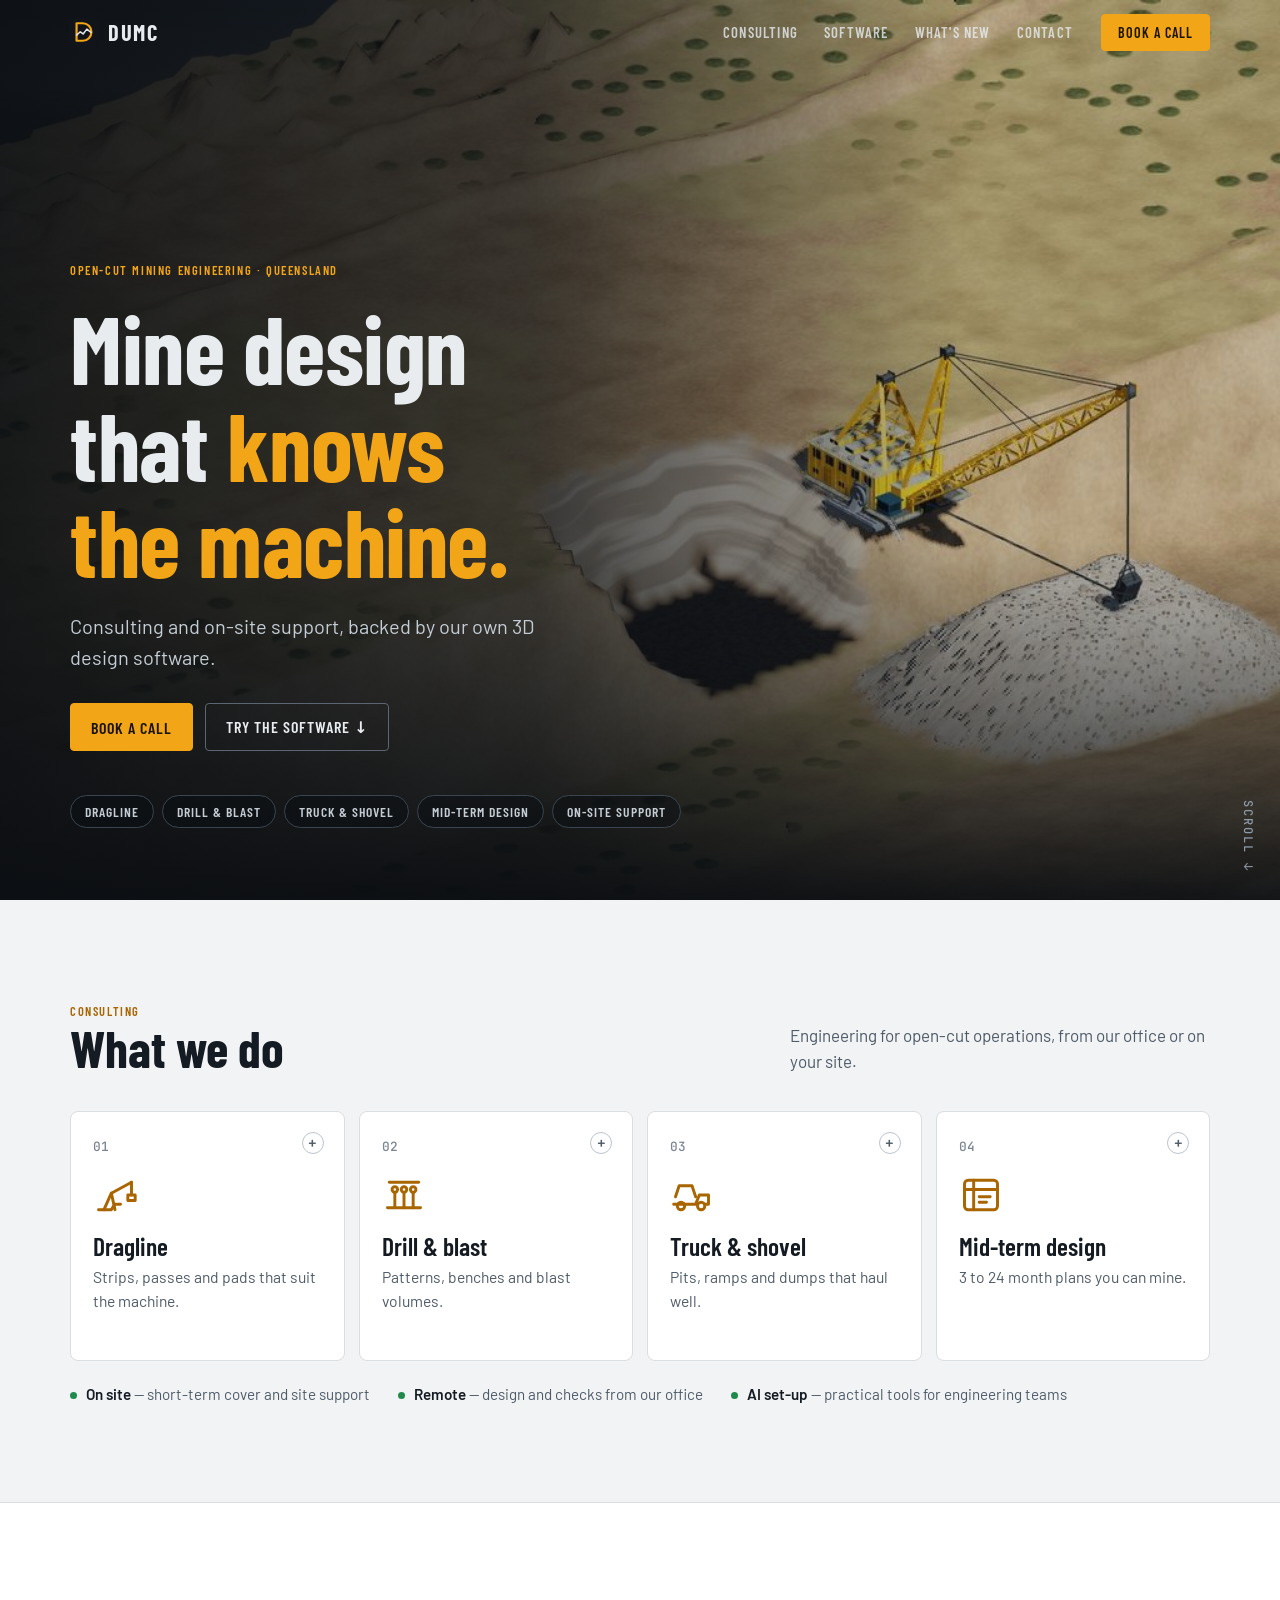
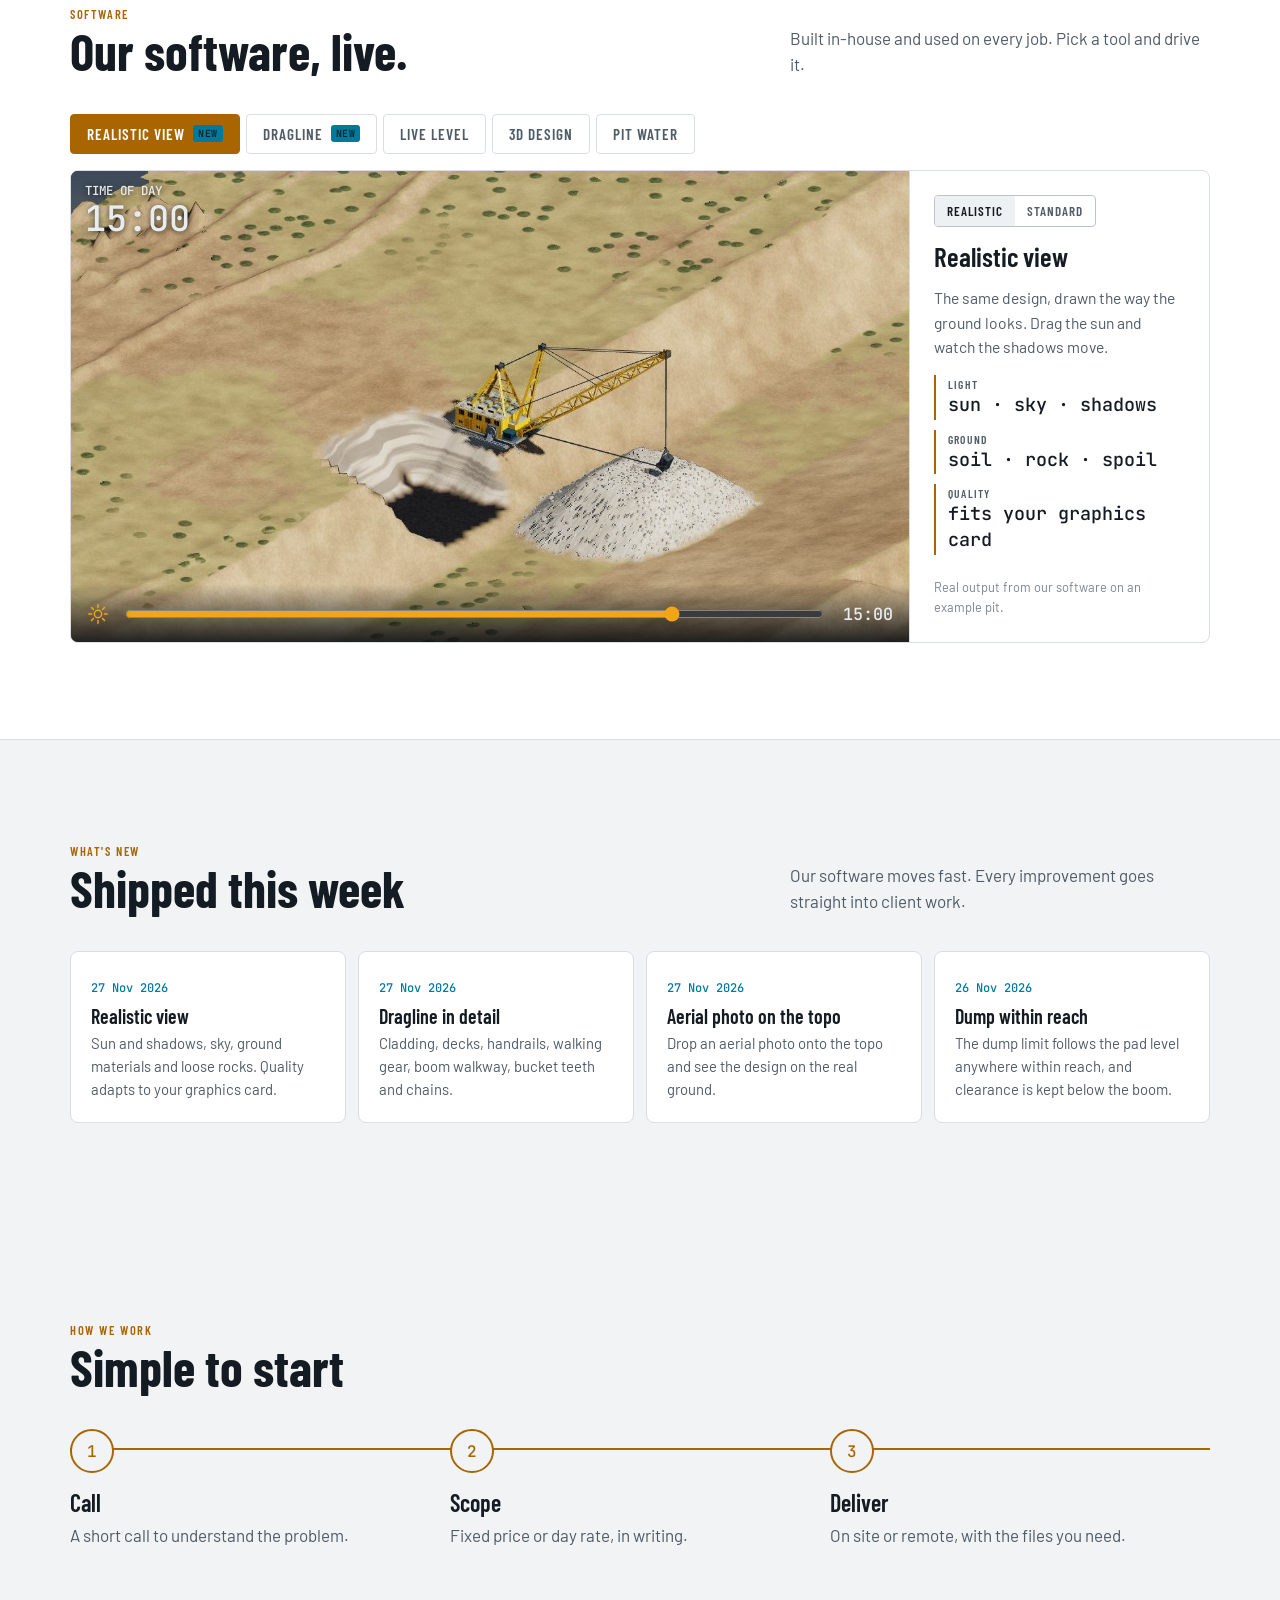
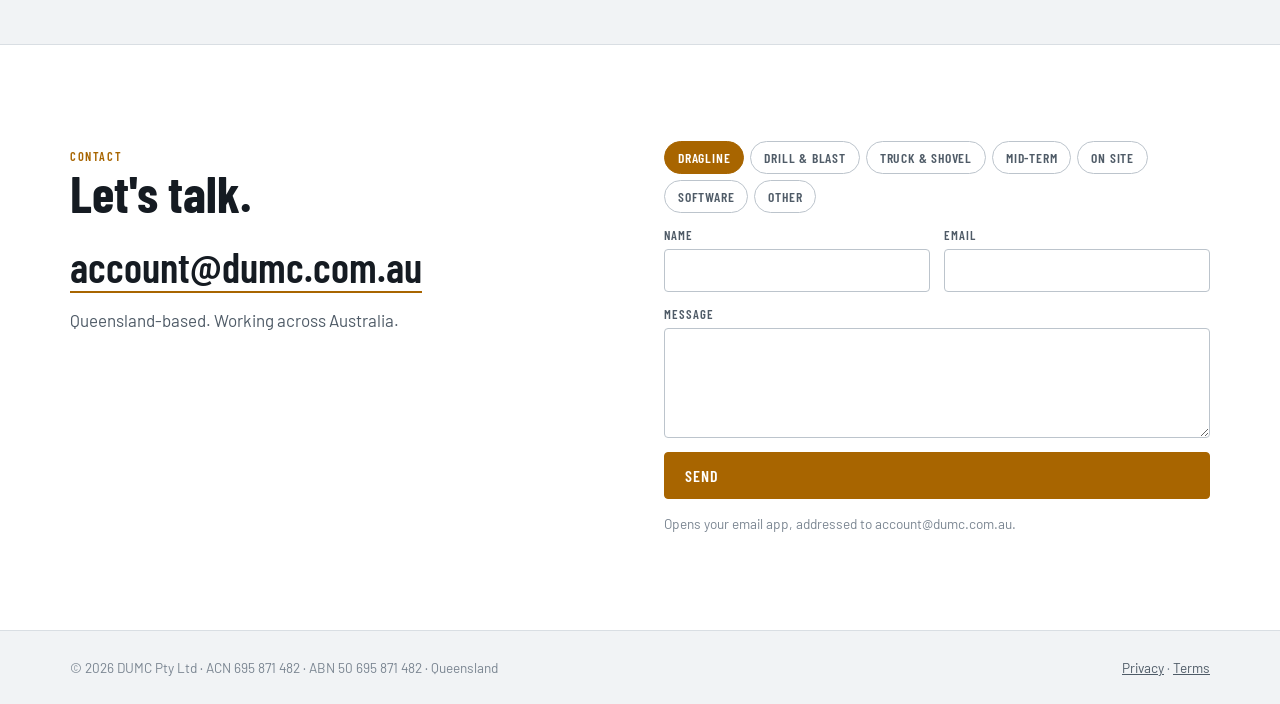
==== commit 9ab3ffc9: "Calmer hero, realistic view tab and dragline pass clip - Replace the fast-rotating hero with a slow " ====
--- a/index.html
+++ b/index.html
@@ -11,7 +11,7 @@
 <meta property="og:title" content="DUMC — Mine design that knows the machine" />
 <meta property="og:description" content="Dragline, drill &amp; blast, truck &amp; shovel and mid-term design consulting, with on-site support and our own 3D design software." />
 <meta property="og:url" content="https://dumc.com.au/" />
-<meta property="og:image" content="https://dumc.com.au/assets/work/design-orbit.jpg" />
+<meta property="og:image" content="https://dumc.com.au/assets/work/hero-realistic.jpg" />
 <meta name="theme-color" content="#0d1014" />
 <link rel="icon" href="favicon.svg" type="image/svg+xml" />
 <link rel="preconnect" href="https://fonts.googleapis.com" />
@@ -100,7 +100,7 @@
 .chips a{font:600 .85rem var(--f-cond);letter-spacing:1px;text-transform:uppercase;color:#c4ccd4;text-decoration:none;border:1px solid #3b4550;border-radius:999px;padding:7px 14px;background:rgba(11,14,18,.5);transition:border-color .2s,color .2s}
 .chips a:hover{border-color:#f2a516;color:#fff}
 .scroll-cue{position:absolute;right:24px;bottom:28px;z-index:1;font:500 .75rem var(--f-num);color:#8e9aa6;writing-mode:vertical-rl;letter-spacing:2px}
-@media (max-width:640px){.hero::after{background:linear-gradient(0deg,rgba(11,14,18,.96) 0%,rgba(11,14,18,.75) 60%,rgba(11,14,18,.35) 100%)}.scroll-cue{display:none}}
+@media (max-width:640px){.hero video,.hero .poster{height:52%;object-position:86% 50%}.hero::after{background:linear-gradient(0deg,rgb(11,14,18) 0%,rgb(11,14,18) 55%,rgba(11,14,18,0) 71%,rgba(11,14,18,0) 84%,rgba(11,14,18,.5) 100%)}.scroll-cue{display:none}}
 
 /* consulting tiles */
 .tiles{display:grid;grid-template-columns:repeat(4,1fr);gap:14px}
@@ -132,8 +132,9 @@
 @media (max-width:900px){.app{grid-template-columns:1fr}}
 .stage{position:relative;background:var(--vp);aspect-ratio:16/9;overflow:hidden;user-select:none}
 .stage>img,.stage>video{position:absolute;inset:0;width:100%;height:100%;object-fit:contain}
-.stage .hud{position:absolute;left:14px;top:12px;font:500 .78rem var(--f-num);color:#8e9aa6;pointer-events:none}
-.stage .hud b{display:block;font:500 clamp(1.4rem,3vw,2.2rem) var(--f-num);color:#e8ecef}
+.stage .hud{position:absolute;left:14px;top:12px;font:500 .78rem/1.3 var(--f-num);color:#8e9aa6;pointer-events:none}
+#sunStage .hud{color:#e8ecef;text-shadow:0 1px 6px rgba(0,0,0,.75)}
+.stage .hud b{display:block;font:500 clamp(1.4rem,3vw,2.2rem)/1.15 var(--f-num);color:#e8ecef}
 .stage .hint{position:absolute;left:50%;bottom:12px;transform:translateX(-50%);font:500 .76rem var(--f-num);color:#c4ccd4;background:rgba(11,14,18,.75);border:1px solid #2f3741;border-radius:999px;padding:6px 14px;pointer-events:none;white-space:nowrap;transition:opacity .4s}
 .side{padding:24px;display:flex;flex-direction:column;gap:16px;border-left:1px solid var(--rule)}
 @media (max-width:900px){.side{border-left:0;border-top:1px solid var(--rule)}}
@@ -147,7 +148,7 @@
 .kpi span{font:500 1.15rem var(--f-num);font-variant-numeric:tabular-nums}
 .kpi.a{border-color:#d9822b}.kpi.b{border-color:var(--blue)}.kpi.l{border-color:var(--pink)}
 .side .note{font-size:.8rem;color:var(--faint);margin-top:auto}
-.pane[hidden]{display:none}
+[hidden]{display:none!important}
 /* live level bar */
 .lvl-track{position:absolute;right:22px;top:16%;bottom:16%;width:6px;border-radius:3px;background:#2a323b;cursor:ns-resize;touch-action:none}
 .lvl-track::before{content:"";position:absolute;inset:-14px -18px}
@@ -155,6 +156,11 @@
 .lvl-knob{position:absolute;left:50%;width:30px;height:30px;margin:-15px 0 0 -15px;border-radius:50%;background:#e8ecef;border:3px solid var(--blue);box-shadow:0 0 0 6px rgba(61,134,198,.25)}
 .lvl-track:focus-visible{outline:2px solid var(--accent);outline-offset:8px}
 .stage.drag{cursor:ns-resize}
+/* sun slider */
+.sun{position:absolute;left:0;right:0;bottom:0;display:grid;grid-template-columns:auto 1fr auto;gap:14px;align-items:center;padding:14px 16px 12px;background:linear-gradient(0deg,rgba(11,14,18,.88),rgba(11,14,18,0));color:#e8ecef}
+.sun svg{width:22px;height:22px;stroke:#f2a516;fill:none;stroke-width:1.6;stroke-linecap:round}
+.sun input{width:100%;accent-color:#f2a516;height:28px}
+.sun b{font:500 1.05rem var(--f-num);min-width:3.4em;text-align:right}
 /* segmented switch */
 .seg{display:inline-flex;border:1px solid var(--rule2);border-radius:4px;overflow:hidden;align-self:flex-start}
 .seg button{font:600 .82rem var(--f-cond);letter-spacing:1px;text-transform:uppercase;background:none;border:0;color:var(--muted);padding:7px 12px;cursor:pointer}
@@ -229,7 +235,7 @@
 
 <main>
   <div class="hero">
-    <video src="assets/work/design-orbit.mp4" poster="assets/work/design-orbit.jpg" autoplay muted loop playsinline aria-hidden="true"></video>
+    <video src="assets/work/hero-realistic.mp4" poster="assets/work/hero-realistic.jpg" autoplay muted loop playsinline aria-hidden="true"></video>
     <div class="wrap">
       <span class="label">Open-cut mining engineering · Queensland</span>
       <h1>Mine design that <em>knows the machine.</em></h1>
@@ -297,14 +303,39 @@
       </div>
 
       <div class="tabs rv" role="tablist" aria-label="Software tools">
-        <button role="tab" id="t-level" aria-controls="p-level" aria-selected="true">Live level <span class="new">NEW</span></button>
-        <button role="tab" id="t-drag" aria-controls="p-drag" aria-selected="false" tabindex="-1">Dragline</button>
+        <button role="tab" id="t-real" aria-controls="p-real" aria-selected="true">Realistic view <span class="new">NEW</span></button>
+        <button role="tab" id="t-drag" aria-controls="p-drag" aria-selected="false" tabindex="-1">Dragline <span class="new">NEW</span></button>
+        <button role="tab" id="t-level" aria-controls="p-level" aria-selected="false" tabindex="-1">Live level</button>
         <button role="tab" id="t-design" aria-controls="p-design" aria-selected="false" tabindex="-1">3D design</button>
         <button role="tab" id="t-water" aria-controls="p-water" aria-selected="false" tabindex="-1">Pit water</button>
       </div>
 
+      <!-- Realistic view -->
+      <div class="app pane rv" role="tabpanel" id="p-real" aria-labelledby="t-real">
+        <div class="stage" id="sunStage">
+          <img id="sunImg" src="assets/work/sun/sun-15.jpg" alt="A dragline in an open-cut pit drawn in our software's realistic view, with sun, shadows, soil, rock and spoil." />
+          <div class="hud">TIME OF DAY<b id="sunHud">15:00</b></div>
+          <div class="sun" id="sunCtl">
+            <svg viewBox="0 0 24 24" aria-hidden="true"><circle cx="12" cy="12" r="4"/><path d="M12 2v3M12 19v3M2 12h3M19 12h3M4.9 4.9l2.1 2.1M17 17l2.1 2.1M4.9 19.1L7 17M17 7l2.1-2.1"/></svg>
+            <input type="range" id="sunRange" min="7" max="17" step="1" value="15" aria-label="Time of day" />
+            <b id="sunTime">15:00</b>
+          </div>
+        </div>
+        <div class="side">
+          <div class="seg own" id="sunSeg" role="group" aria-label="View"><button type="button" aria-pressed="true">Realistic</button><button type="button" aria-pressed="false">Standard</button></div>
+          <h3>Realistic view</h3>
+          <p>The same design, drawn the way the ground looks. Drag the sun and watch the shadows move.</p>
+          <div class="kpis">
+            <div class="kpi"><small>Light</small><span>sun · sky · shadows</span></div>
+            <div class="kpi"><small>Ground</small><span>soil · rock · spoil</span></div>
+            <div class="kpi"><small>Quality</small><span>fits your graphics card</span></div>
+          </div>
+          <p class="note">Real output from our software on an example pit.</p>
+        </div>
+      </div>
+
       <!-- Live level -->
-      <div class="app pane rv" role="tabpanel" id="p-level" aria-labelledby="t-level">
+      <div class="app pane" role="tabpanel" id="p-level" aria-labelledby="t-level" hidden>
         <div class="stage" id="lvStage">
           <img id="lvImg" src="assets/work/level/07.jpg" alt="3D surface of an open-cut pit with a level plane cutting through it; the flooded part is shown in blue with the intersection line in pink." />
           <div class="hud">LEVEL · RL<b id="lvRl">317.2</b></div>
@@ -327,21 +358,22 @@
 
       <!-- Dragline -->
       <div class="app pane" role="tabpanel" id="p-drag" aria-labelledby="t-drag" hidden>
-        <div class="stage" id="dgStage">
-          <video id="dgVid" src="assets/work/dragline-machine.mp4" poster="assets/work/dragline-machine.jpg" muted loop playsinline preload="none" aria-label="A 3D walking dragline that takes itself apart into labelled parts and puts itself back together."></video>
-          <img id="dgGantt" src="assets/work/dragline-gantt.jpg" alt="Dragline block schedule with a Gantt chart." loading="lazy" hidden />
-          <div class="scrub" id="dgScrub"><button type="button" id="dgPlay" aria-label="Pause">❚❚</button><input type="range" id="dgRange" min="0" max="1000" value="0" aria-label="Scrub through the dragline model" /></div>
+        <div class="stage">
+          <video src="assets/work/dragline-pass.mp4" poster="assets/work/dragline-pass.jpg" muted loop playsinline preload="none" aria-label="A dragline digs a block, swings the loaded bucket across and dumps the spoil, which builds into a pile."></video>
+          <video src="assets/work/dragline-machine.mp4" poster="assets/work/dragline-machine.jpg" muted loop playsinline preload="none" aria-label="A detailed 3D walking dragline that takes itself apart into labelled parts and puts itself back together." hidden></video>
+          <img src="assets/work/dragline-gantt.jpg" alt="Dragline block schedule with a Gantt chart." loading="lazy" hidden />
+          <div class="scrub"><button type="button" aria-label="Pause">❚❚</button><input type="range" min="0" max="1000" value="0" aria-label="Scrub through the video" /></div>
         </div>
         <div class="side">
-          <div class="seg" role="group" aria-label="View"><button type="button" aria-pressed="true" data-v="m">Machine</button><button type="button" aria-pressed="false" data-v="s">Schedule</button></div>
+          <div class="seg" role="group" aria-label="View"><button type="button" aria-pressed="true">Pass</button><button type="button" aria-pressed="false">Machine</button><button type="button" aria-pressed="false">Schedule</button></div>
           <h3>Dragline</h3>
-          <p>The machine is part of the design. Every pass is checked against its reach, and spoil builds up to the real dump height.</p>
+          <p>Place the machine, draw the dig and the dump. It digs until the dump is full, within its real reach.</p>
           <div class="kpis">
-            <div class="kpi"><small>Boom</small><span>99 m</span></div>
-            <div class="kpi"><small>Radius</small><span>90 m</span></div>
-            <div class="kpi"><small>Dump height</small><span>38 m</span></div>
+            <div class="kpi"><small>This pass · prime</small><span>84,606 BCM</span></div>
+            <div class="kpi"><small>Spoil placed</small><span>105,758 m³</span></div>
+            <div class="kpi"><small>Boom · radius</small><span>99 m · 90 m</span></div>
           </div>
-          <p class="note">Example machine; set to your fleet on each job.</p>
+          <p class="note">Real output on an example pit. Example machine; set to your fleet on each job.</p>
         </div>
       </div>
 
@@ -390,10 +422,10 @@
         <p>Our software moves fast. Every improvement goes straight into client work.</p>
       </div>
       <div class="log">
-        <article class="rv"><time datetime="2026-11-25">25 Nov 2026</time><h3>Live level</h3><p>Drag a level or a second surface up and down. Volumes, solids and the intersection line, live.</p></article>
-        <article class="rv"><time datetime="2026-11-25">25 Nov 2026</time><h3>Reserves by stage</h3><p>Every stage cut on its own layer, with solids whose edges sit where they really are.</p></article>
-        <article class="rv"><time datetime="2026-11-25">25 Nov 2026</time><h3>Dragline: dig to limit</h3><p>Reach circles, the cut projected to the topo within reach, and dig until the dump is full.</p></article>
-        <article class="rv"><time datetime="2026-11-25">25 Nov 2026</time><h3>Spoil run-out</h3><p>Spoil runs out past the dump polygon and builds up to the real dump height.</p></article>
+        <article class="rv"><time datetime="2026-11-27">27 Nov 2026</time><h3>Realistic view</h3><p>Sun and shadows, sky, ground materials and loose rocks. Quality adapts to your graphics card.</p></article>
+        <article class="rv"><time datetime="2026-11-27">27 Nov 2026</time><h3>Dragline in detail</h3><p>Cladding, decks, handrails, walking gear, boom walkway, bucket teeth and chains.</p></article>
+        <article class="rv"><time datetime="2026-11-27">27 Nov 2026</time><h3>Aerial photo on the topo</h3><p>Drop an aerial photo onto the topo and see the design on the real ground.</p></article>
+        <article class="rv"><time datetime="2026-11-26">26 Nov 2026</time><h3>Dump within reach</h3><p>The dump limit follows the pad level anywhere within reach, and clearance is kept below the boom.</p></article>
       </div>
     </div>
   </section>
@@ -545,26 +577,47 @@
     onScreen(stage, function (on) { visible = on; if (on) preload(); if (on && !reduce && !timer) timer = setInterval(tick, 650); if (!on && timer) { clearInterval(timer); timer = null; } });
   })();
 
-  /* dragline: video with scrubber, machine / schedule switch */
+  /* realistic view: one real frame per hour of the day; drag the sun */
   (function () {
-    var v = $('dgVid'), r = $('dgRange'), btn = $('dgPlay'), dragging = false;
-    var setBtn = function () { btn.textContent = v.paused ? '▶' : '❚❚'; btn.setAttribute('aria-label', v.paused ? 'Play' : 'Pause'); };
-    v.addEventListener('timeupdate', function () { if (v.duration && !dragging) r.value = Math.round(v.currentTime / v.duration * 1000); });
-    v.addEventListener('play', setBtn); v.addEventListener('pause', setBtn);
-    r.addEventListener('input', function () { dragging = true; v.dataset.user = 1; v.pause(); if (v.duration) v.currentTime = r.value / 1000 * v.duration; });
-    r.addEventListener('change', function () { dragging = false; });
-    btn.addEventListener('click', function () { if (v.paused) { delete v.dataset.user; v.play().catch(function () {}); } else { v.dataset.user = 1; v.pause(); } });
-    setBtn();
+    var img = $('sunImg'), r = $('sunRange'), stage = $('sunStage'), seg = $('sunSeg'), std = false, user = false, dir = -1, timer = null, visible = false;
+    var src = function (h) { return 'assets/work/sun/sun-' + (h < 10 ? '0' : '') + h + '.jpg'; };
+    var preloaded = false, preload = function () { if (preloaded) return; preloaded = true; for (var h = 7; h <= 17; h++) { new Image().src = src(h); } new Image().src = 'assets/work/sun/standard.jpg'; };
+    var show = function () { var h = +r.value, t = (h < 10 ? '0' : '') + h + ':00'; $('sunTime').textContent = t; $('sunHud').textContent = std ? 'standard' : t; img.src = std ? 'assets/work/sun/standard.jpg' : src(h); r.setAttribute('aria-valuetext', t); };
+    r.addEventListener('input', function () { user = true; preload(); if (std) setStd(false); show(); });
+    var setStd = function (v) { std = v; seg.querySelectorAll('button').forEach(function (b, i) { b.setAttribute('aria-pressed', (i === 1) === std); }); $('sunCtl').style.opacity = std ? .45 : 1; };
+    seg.querySelectorAll('button').forEach(function (b, i) { b.addEventListener('click', function () { user = true; preload(); setStd(i === 1); show(); }); });
+    show();
+    // until someone touches it, the sun moves through the day by itself
+    var tick = function () { if (user || !visible || $('p-real').hidden) return; var h = +r.value + dir; if (h < 7 || h > 17) { dir = -dir; h = +r.value + dir; } r.value = h; show(); };
+    onScreen(stage, function (on) { visible = on; if (on) preload(); if (on && !reduce && !timer) timer = setInterval(tick, 900); if (!on && timer) { clearInterval(timer); timer = null; } });
   })();
-  document.querySelectorAll('.seg').forEach(function (seg) {
-    var pane = seg.closest('.pane'), vid = pane.querySelector('video'), alt = pane.querySelector('.stage img'), scrub = pane.querySelector('.scrub');
+
+  /* panes with several pictures or videos: a switch picks one; videos get a scrubber */
+  document.querySelectorAll('.pane').forEach(function (pane) {
+    var seg = pane.querySelector('.seg:not(.own)'); if (!seg) return;
+    var media = [].slice.call(pane.querySelectorAll('.stage > video, .stage > img')), cur = media[0], scrub = pane.querySelector('.scrub');
+    var range = scrub && scrub.querySelector('input'), btn = scrub && scrub.querySelector('button'), dragging = false;
+    var isV = function (m) { return m.tagName === 'VIDEO'; };
+    var setBtn = function () { if (!btn || !isV(cur)) return; btn.textContent = cur.paused ? '\u25B6' : '\u275A\u275A'; btn.setAttribute('aria-label', cur.paused ? 'Play' : 'Pause'); };
+    media.filter(isV).forEach(function (v) {
+      v.addEventListener('timeupdate', function () { if (v === cur && range && v.duration && !dragging) range.value = Math.round(v.currentTime / v.duration * 1000); });
+      v.addEventListener('play', setBtn); v.addEventListener('pause', setBtn);
+    });
+    if (range) {
+      range.addEventListener('input', function () { dragging = true; cur.dataset.user = 1; cur.pause(); if (cur.duration) cur.currentTime = range.value / 1000 * cur.duration; });
+      range.addEventListener('change', function () { dragging = false; });
+      btn.addEventListener('click', function () { if (cur.paused) { delete cur.dataset.user; cur.play().catch(function () {}); } else { cur.dataset.user = 1; cur.pause(); } });
+    }
     seg.querySelectorAll('button').forEach(function (b, i) {
       b.addEventListener('click', function () {
         seg.querySelectorAll('button').forEach(function (x) { x.setAttribute('aria-pressed', x === b); });
-        vid.hidden = i === 1; alt.hidden = i !== 1; if (scrub) scrub.hidden = i === 1;
-        if (i === 1) vid.pause(); else if (!reduce && !vid.dataset.user) vid.play().catch(function () {});
+        media.forEach(function (m, j) { m.hidden = j !== i; if (isV(m) && j !== i) m.pause(); });
+        cur = media[i]; if (scrub) scrub.hidden = !isV(cur);
+        if (isV(cur)) { if (range) range.value = cur.duration ? Math.round(cur.currentTime / cur.duration * 1000) : 0; if (!reduce && !cur.dataset.user) cur.play().catch(function () {}); }
+        setBtn();
       });
     });
+    setBtn();
   });
 
   /* process line fills when seen */
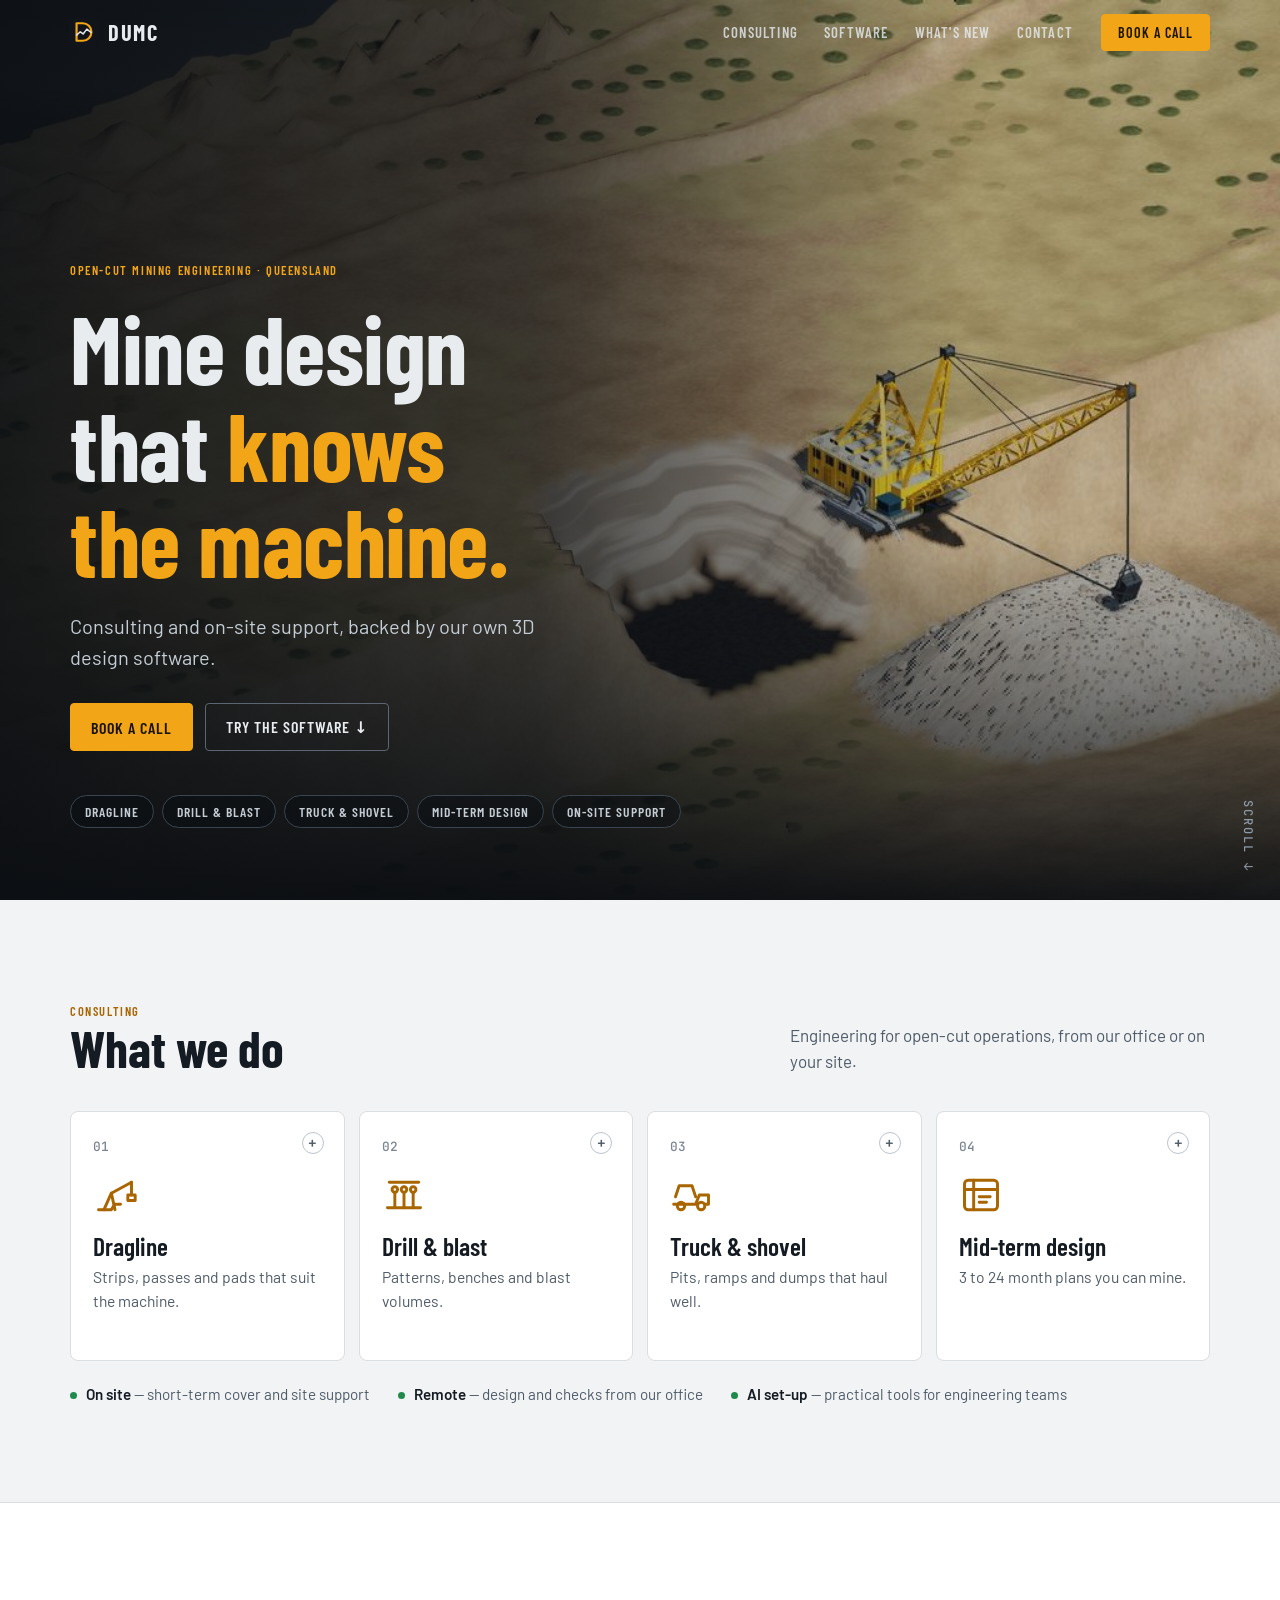
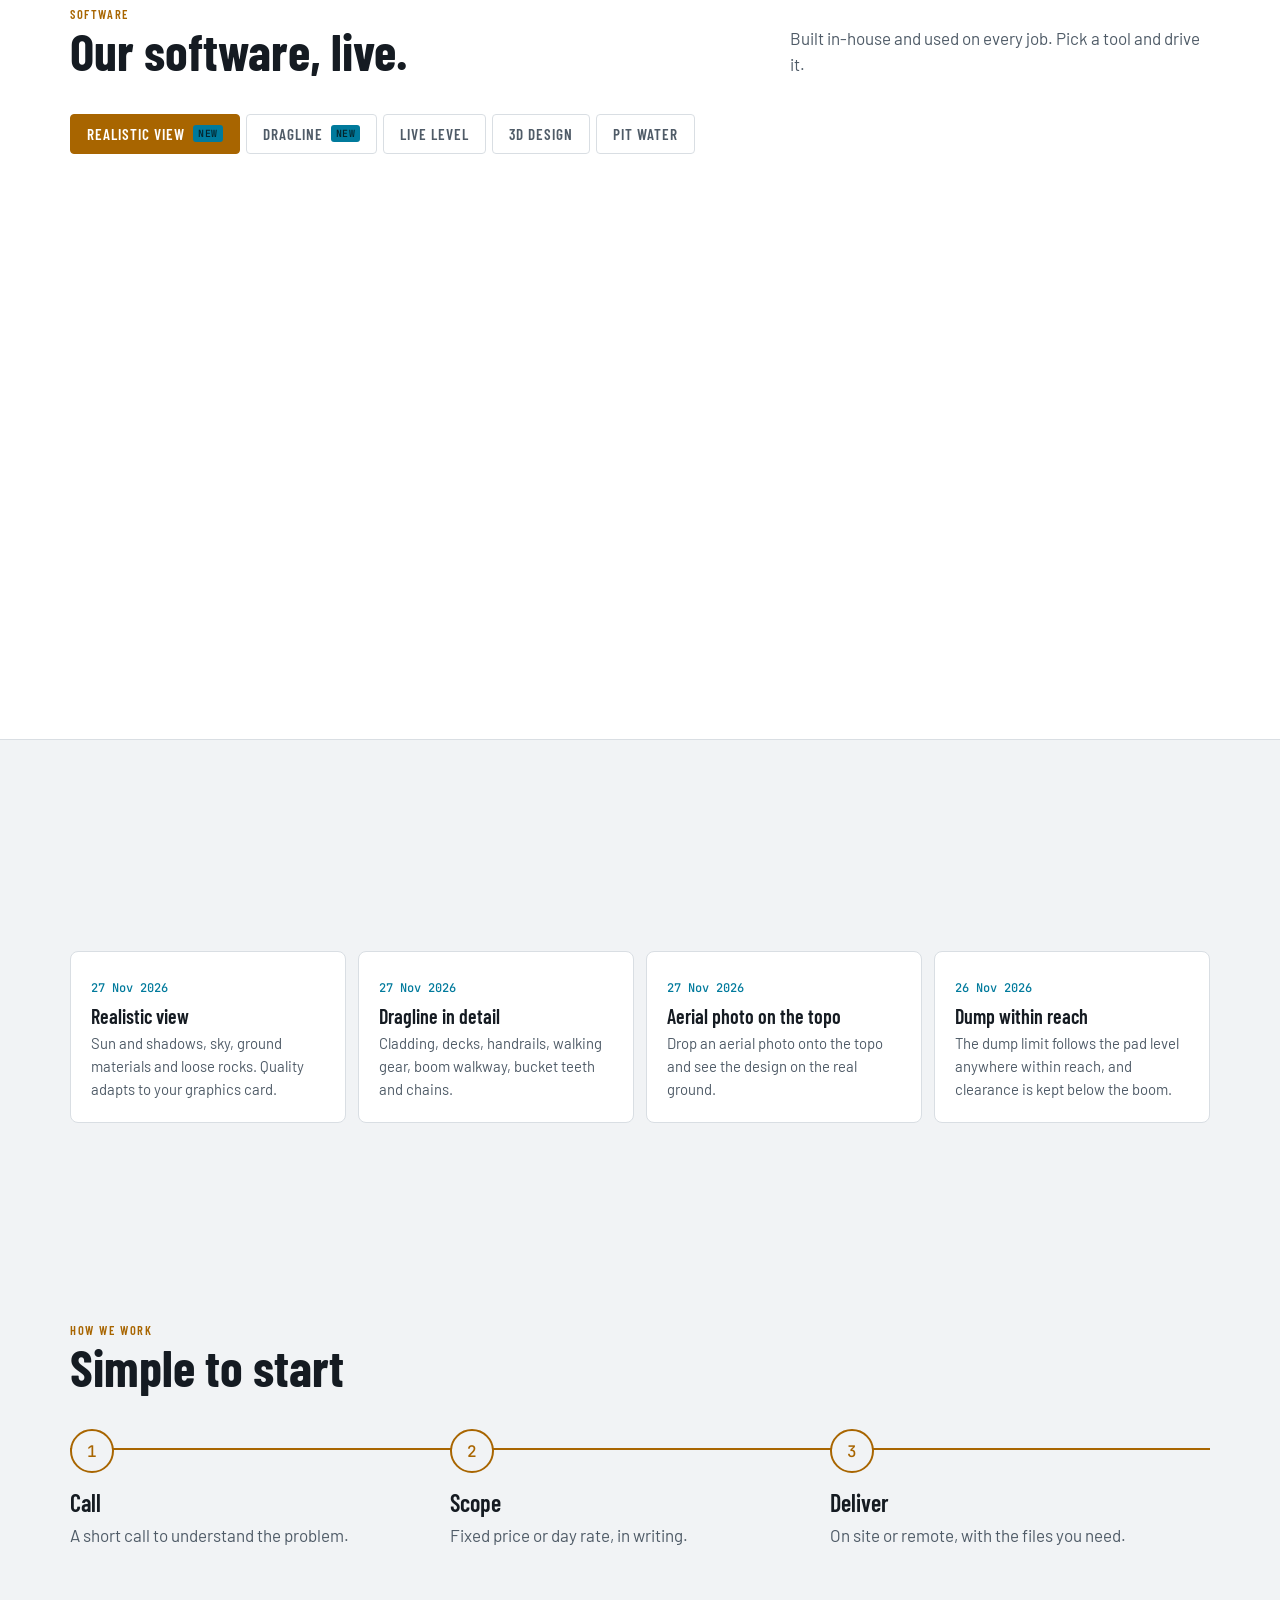
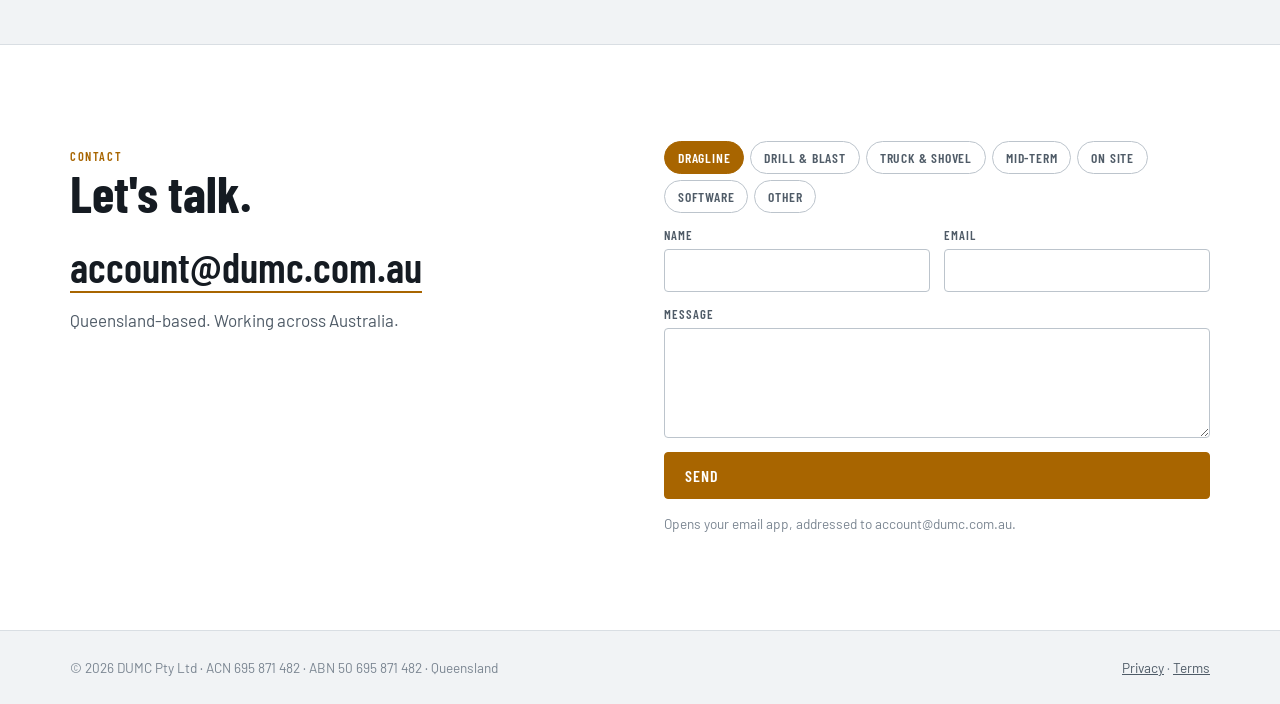
==== commit e633afd2: "Dragline tab: detailed machine model clip Re-rendered with the detailed machine (handrails, walkways" ====
--- a/index.html
+++ b/index.html
@@ -360,7 +360,7 @@
       <div class="app pane" role="tabpanel" id="p-drag" aria-labelledby="t-drag" hidden>
         <div class="stage">
           <video src="assets/work/dragline-pass.mp4" poster="assets/work/dragline-pass.jpg" muted loop playsinline preload="none" aria-label="A dragline digs a block, swings the loaded bucket across and dumps the spoil, which builds into a pile."></video>
-          <video src="assets/work/dragline-machine.mp4" poster="assets/work/dragline-machine.jpg" muted loop playsinline preload="none" aria-label="A detailed 3D walking dragline that takes itself apart into labelled parts and puts itself back together." hidden></video>
+          <video src="assets/work/dragline-machine.mp4" poster="assets/work/dragline-machine.jpg" style="background:linear-gradient(#dfe9f2,#e9edee 50%,#f4f1ea)" muted loop playsinline preload="none" aria-label="A detailed 3D walking dragline that takes itself apart into labelled parts and puts itself back together." hidden></video>
           <img src="assets/work/dragline-gantt.jpg" alt="Dragline block schedule with a Gantt chart." loading="lazy" hidden />
           <div class="scrub"><button type="button" aria-label="Pause">❚❚</button><input type="range" min="0" max="1000" value="0" aria-label="Scrub through the video" /></div>
         </div>
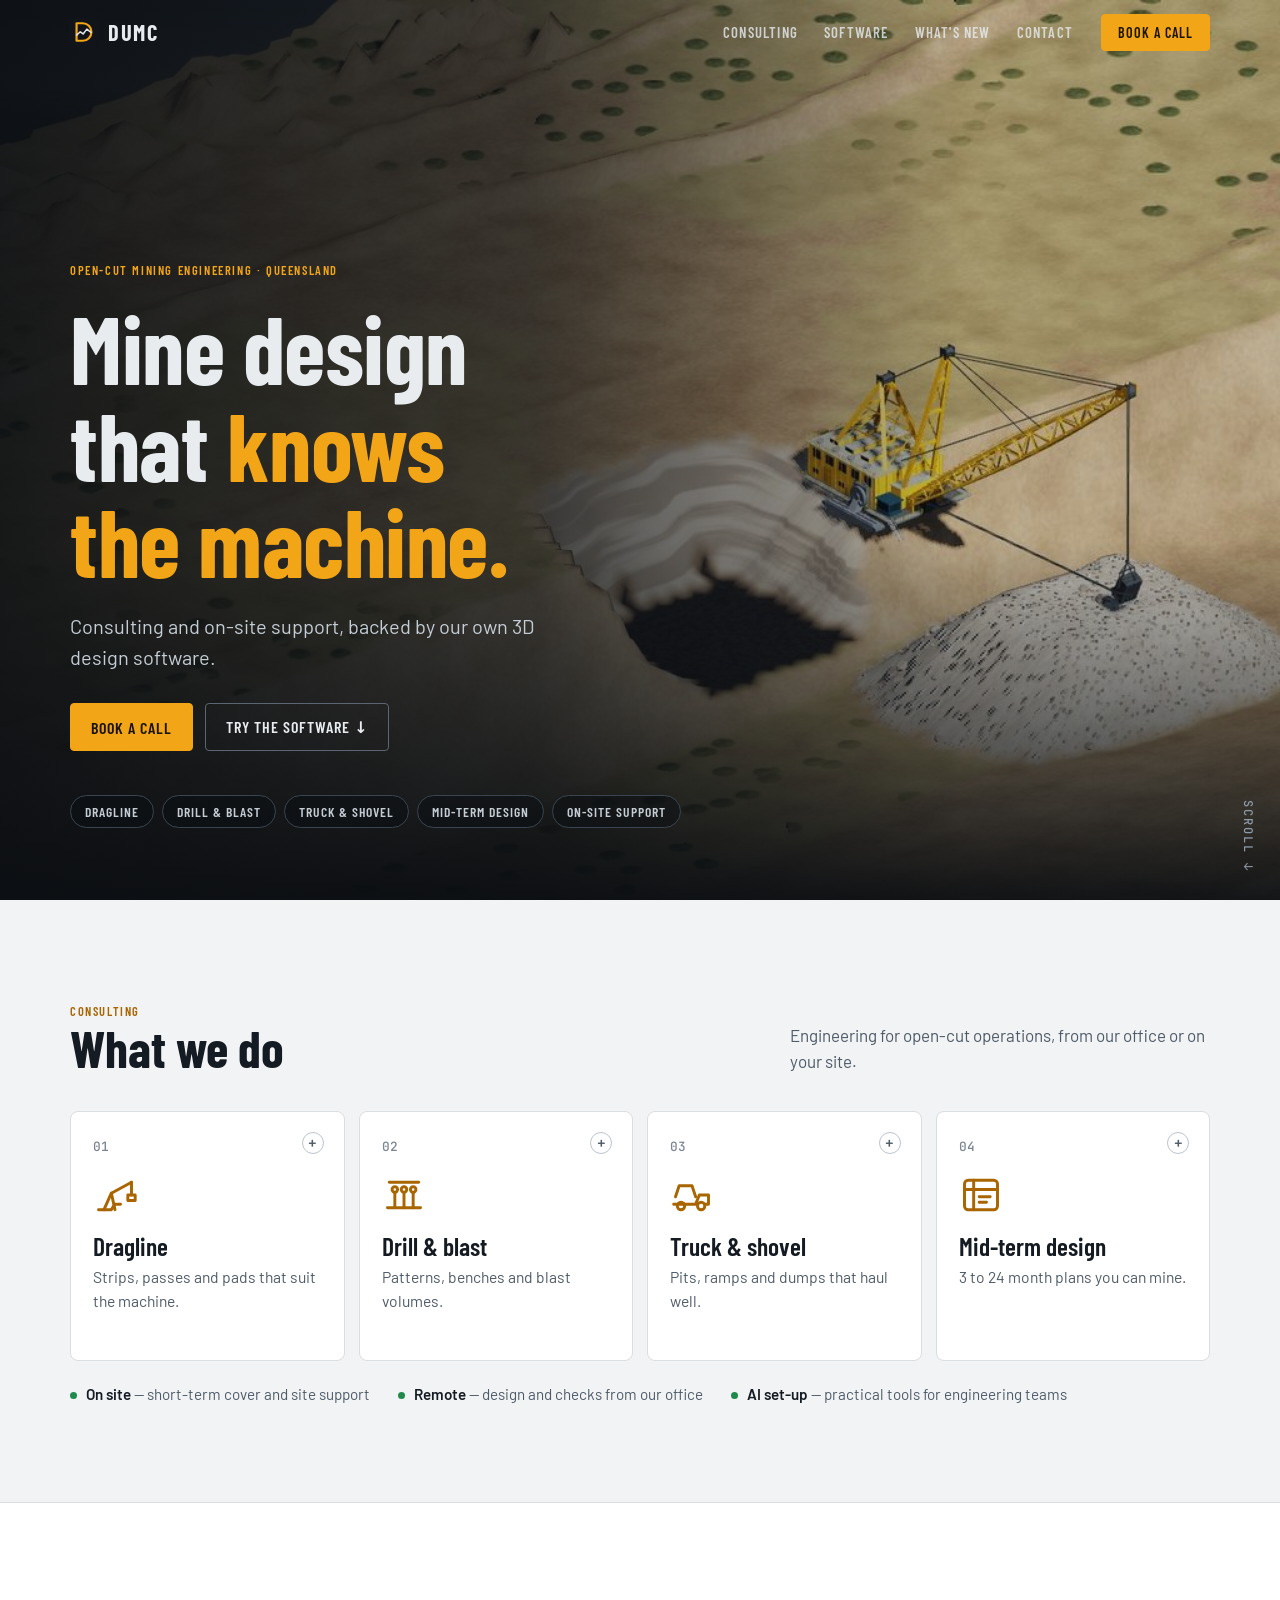
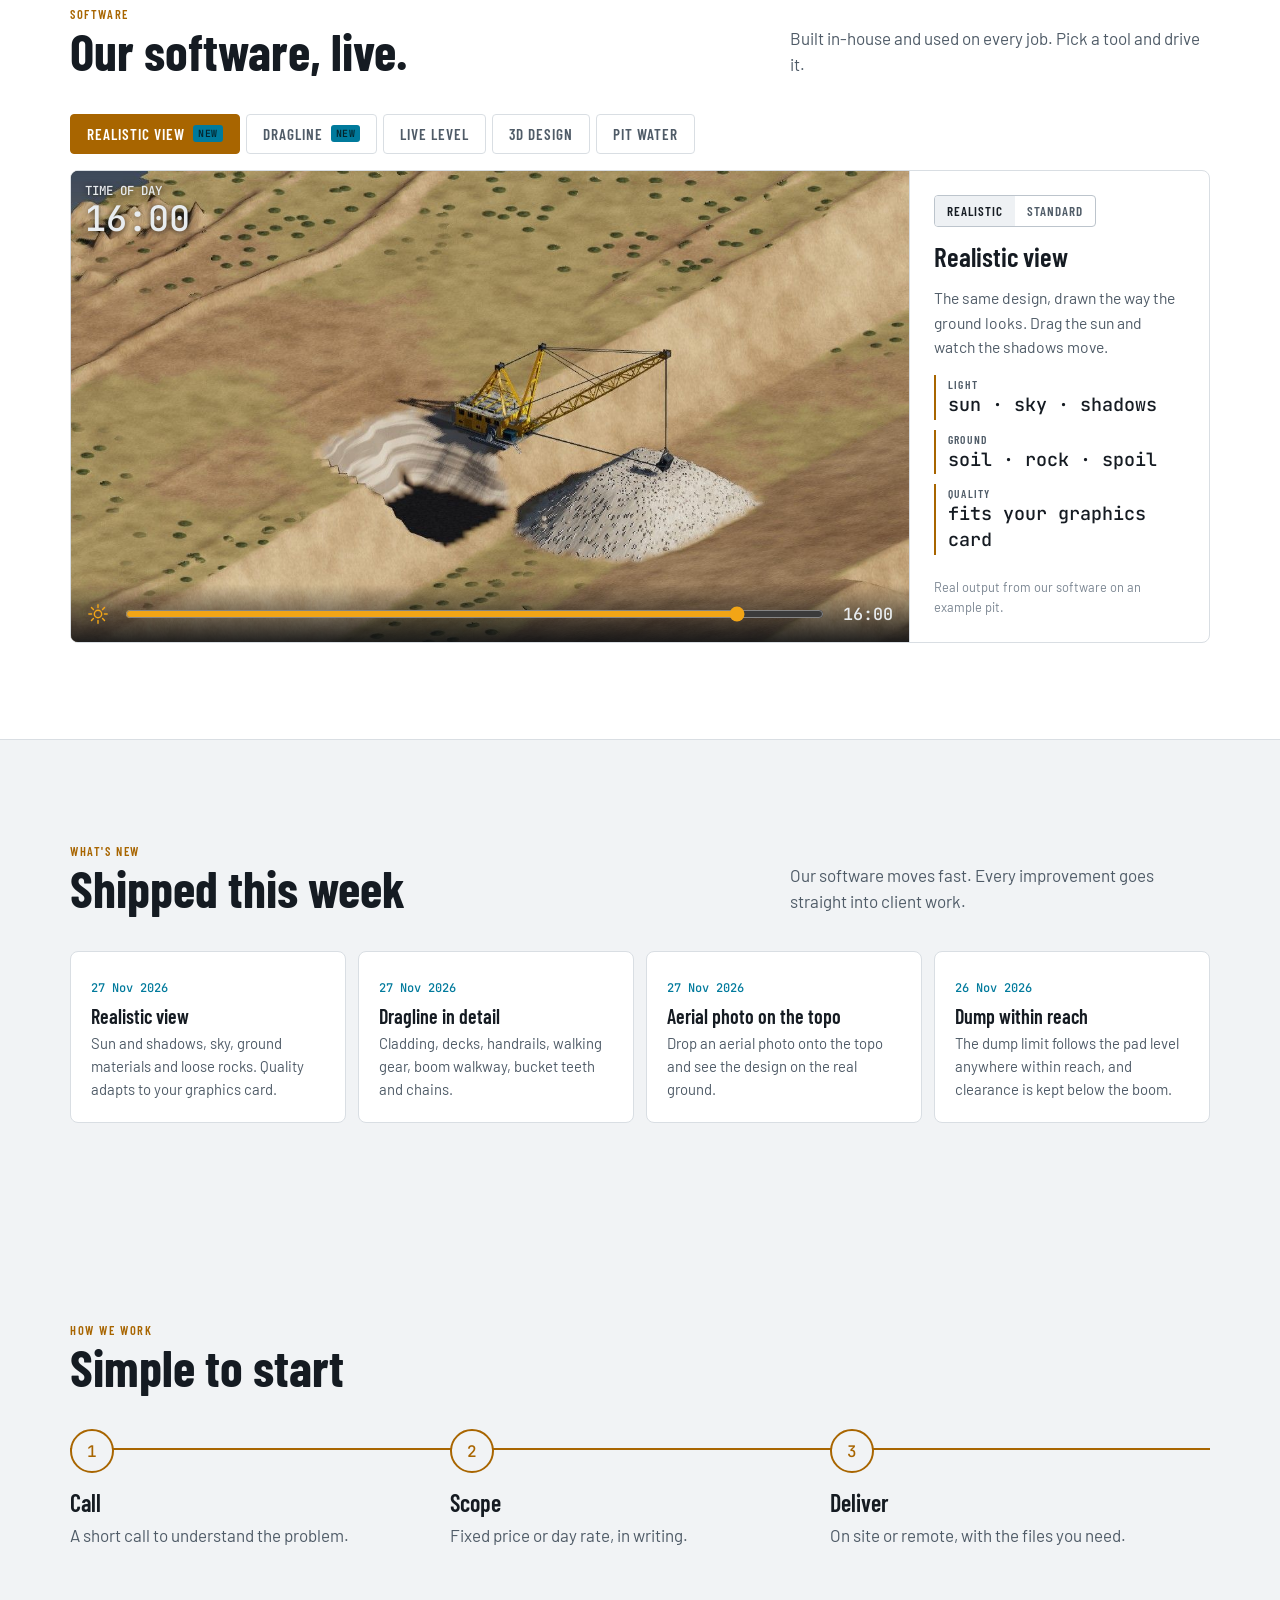
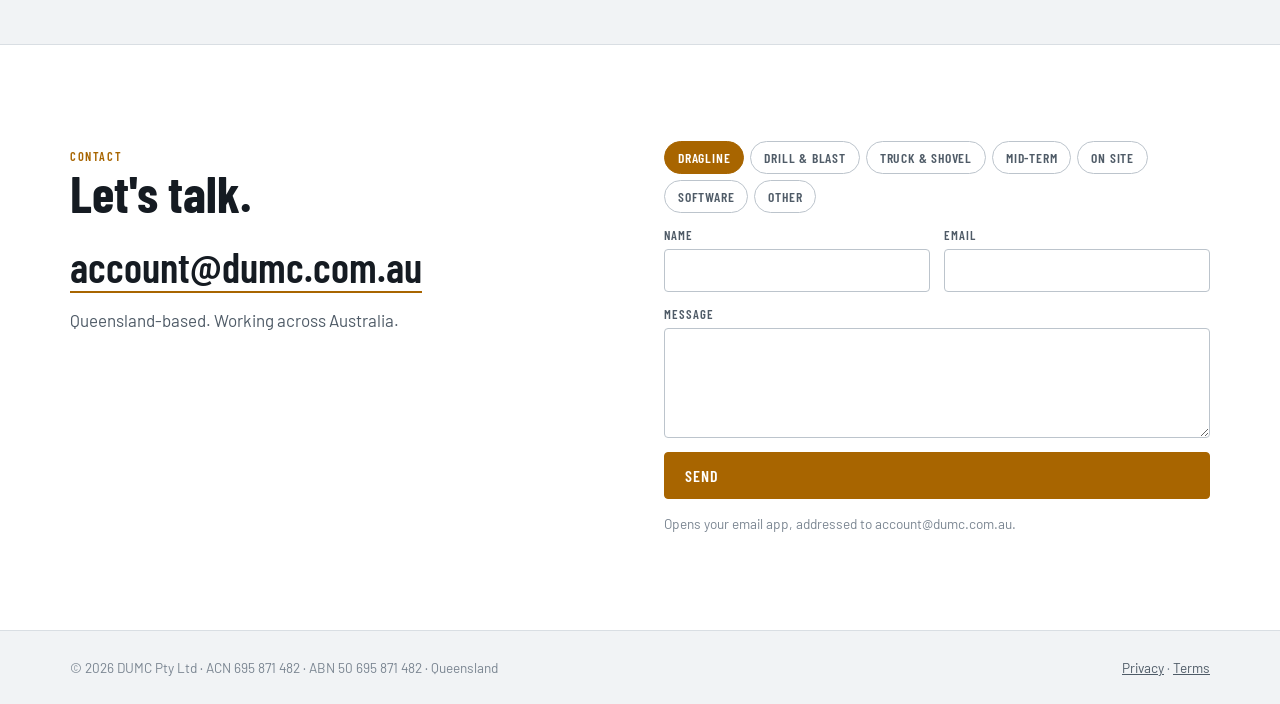
==== commit 21e7867b: "Work in progress: sun rests at 16:00, dragline panel numbers for the new pass Not for publishing yet" ====
--- a/index.html
+++ b/index.html
@@ -313,12 +313,12 @@
       <!-- Realistic view -->
       <div class="app pane rv" role="tabpanel" id="p-real" aria-labelledby="t-real">
         <div class="stage" id="sunStage">
-          <img id="sunImg" src="assets/work/sun/sun-15.jpg" alt="A dragline in an open-cut pit drawn in our software's realistic view, with sun, shadows, soil, rock and spoil." />
-          <div class="hud">TIME OF DAY<b id="sunHud">15:00</b></div>
+          <img id="sunImg" src="assets/work/sun/sun-16.jpg" alt="A dragline in an open-cut pit drawn in our software's realistic view, with sun, shadows, soil, rock and spoil." />
+          <div class="hud">TIME OF DAY<b id="sunHud">16:00</b></div>
           <div class="sun" id="sunCtl">
             <svg viewBox="0 0 24 24" aria-hidden="true"><circle cx="12" cy="12" r="4"/><path d="M12 2v3M12 19v3M2 12h3M19 12h3M4.9 4.9l2.1 2.1M17 17l2.1 2.1M4.9 19.1L7 17M17 7l2.1-2.1"/></svg>
-            <input type="range" id="sunRange" min="7" max="17" step="1" value="15" aria-label="Time of day" />
-            <b id="sunTime">15:00</b>
+            <input type="range" id="sunRange" min="7" max="17" step="1" value="16" aria-label="Time of day" />
+            <b id="sunTime">16:00</b>
           </div>
         </div>
         <div class="side">
@@ -359,7 +359,7 @@
       <!-- Dragline -->
       <div class="app pane" role="tabpanel" id="p-drag" aria-labelledby="t-drag" hidden>
         <div class="stage">
-          <video src="assets/work/dragline-pass.mp4" poster="assets/work/dragline-pass.jpg" muted loop playsinline preload="none" aria-label="A dragline digs a block, swings the loaded bucket across and dumps the spoil, which builds into a pile."></video>
+          <video src="assets/work/dragline-pass.mp4" poster="assets/work/dragline-pass.jpg" muted loop playsinline preload="none" aria-label="A dragline on its bench digs a block bucket by bucket: it drags the bucket full, swings across and dumps, and the spoil heap grows."></video>
           <video src="assets/work/dragline-machine.mp4" poster="assets/work/dragline-machine.jpg" style="background:linear-gradient(#dfe9f2,#e9edee 50%,#f4f1ea)" muted loop playsinline preload="none" aria-label="A detailed 3D walking dragline that takes itself apart into labelled parts and puts itself back together." hidden></video>
           <img src="assets/work/dragline-gantt.jpg" alt="Dragline block schedule with a Gantt chart." loading="lazy" hidden />
           <div class="scrub"><button type="button" aria-label="Pause">❚❚</button><input type="range" min="0" max="1000" value="0" aria-label="Scrub through the video" /></div>
@@ -369,11 +369,11 @@
           <h3>Dragline</h3>
           <p>Place the machine, draw the dig and the dump. It digs until the dump is full, within its real reach.</p>
           <div class="kpis">
-            <div class="kpi"><small>This pass · prime</small><span>84,606 BCM</span></div>
-            <div class="kpi"><small>Spoil placed</small><span>105,758 m³</span></div>
+            <div class="kpi"><small>This pass · prime</small><span>63,524 BCM</span></div>
+            <div class="kpi"><small>Spoil placed</small><span>79,405 m³</span></div>
             <div class="kpi"><small>Boom · radius</small><span>99 m · 90 m</span></div>
           </div>
-          <p class="note">Real output on an example pit. Example machine; set to your fleet on each job.</p>
+          <p class="note">Real output on an example pit, sped up: each bucket shown stands for about 300. Example machine; set to your fleet on each job.</p>
         </div>
       </div>
 
@@ -587,9 +587,11 @@
     var setStd = function (v) { std = v; seg.querySelectorAll('button').forEach(function (b, i) { b.setAttribute('aria-pressed', (i === 1) === std); }); $('sunCtl').style.opacity = std ? .45 : 1; };
     seg.querySelectorAll('button').forEach(function (b, i) { b.addEventListener('click', function () { user = true; preload(); setStd(i === 1); show(); }); });
     show();
-    // until someone touches it, the sun moves through the day by itself
-    var tick = function () { if (user || !visible || $('p-real').hidden) return; var h = +r.value + dir; if (h < 7 || h > 17) { dir = -dir; h = +r.value + dir; } r.value = h; show(); };
-    onScreen(stage, function (on) { visible = on; if (on) preload(); if (on && !reduce && !timer) timer = setInterval(tick, 900); if (!on && timer) { clearInterval(timer); timer = null; } });
+    // the first time it is seen, the sun runs once through the afternoon and rests at 16:00
+    var seq = [10, 11, 12, 13, 14, 15, 16], si = 0, played = false;
+    var stop = function () { if (timer) { clearInterval(timer); timer = null; } };
+    var tick = function () { if (user || si >= seq.length) { stop(); return; } if (!visible || $('p-real').hidden) return; r.value = seq[si++]; show(); };
+    onScreen(stage, function (on) { visible = on; if (on) preload(); if (on && !reduce && !played) { played = true; timer = setInterval(tick, 650); } });
   })();
 
   /* panes with several pictures or videos: a switch picks one; videos get a scrubber */
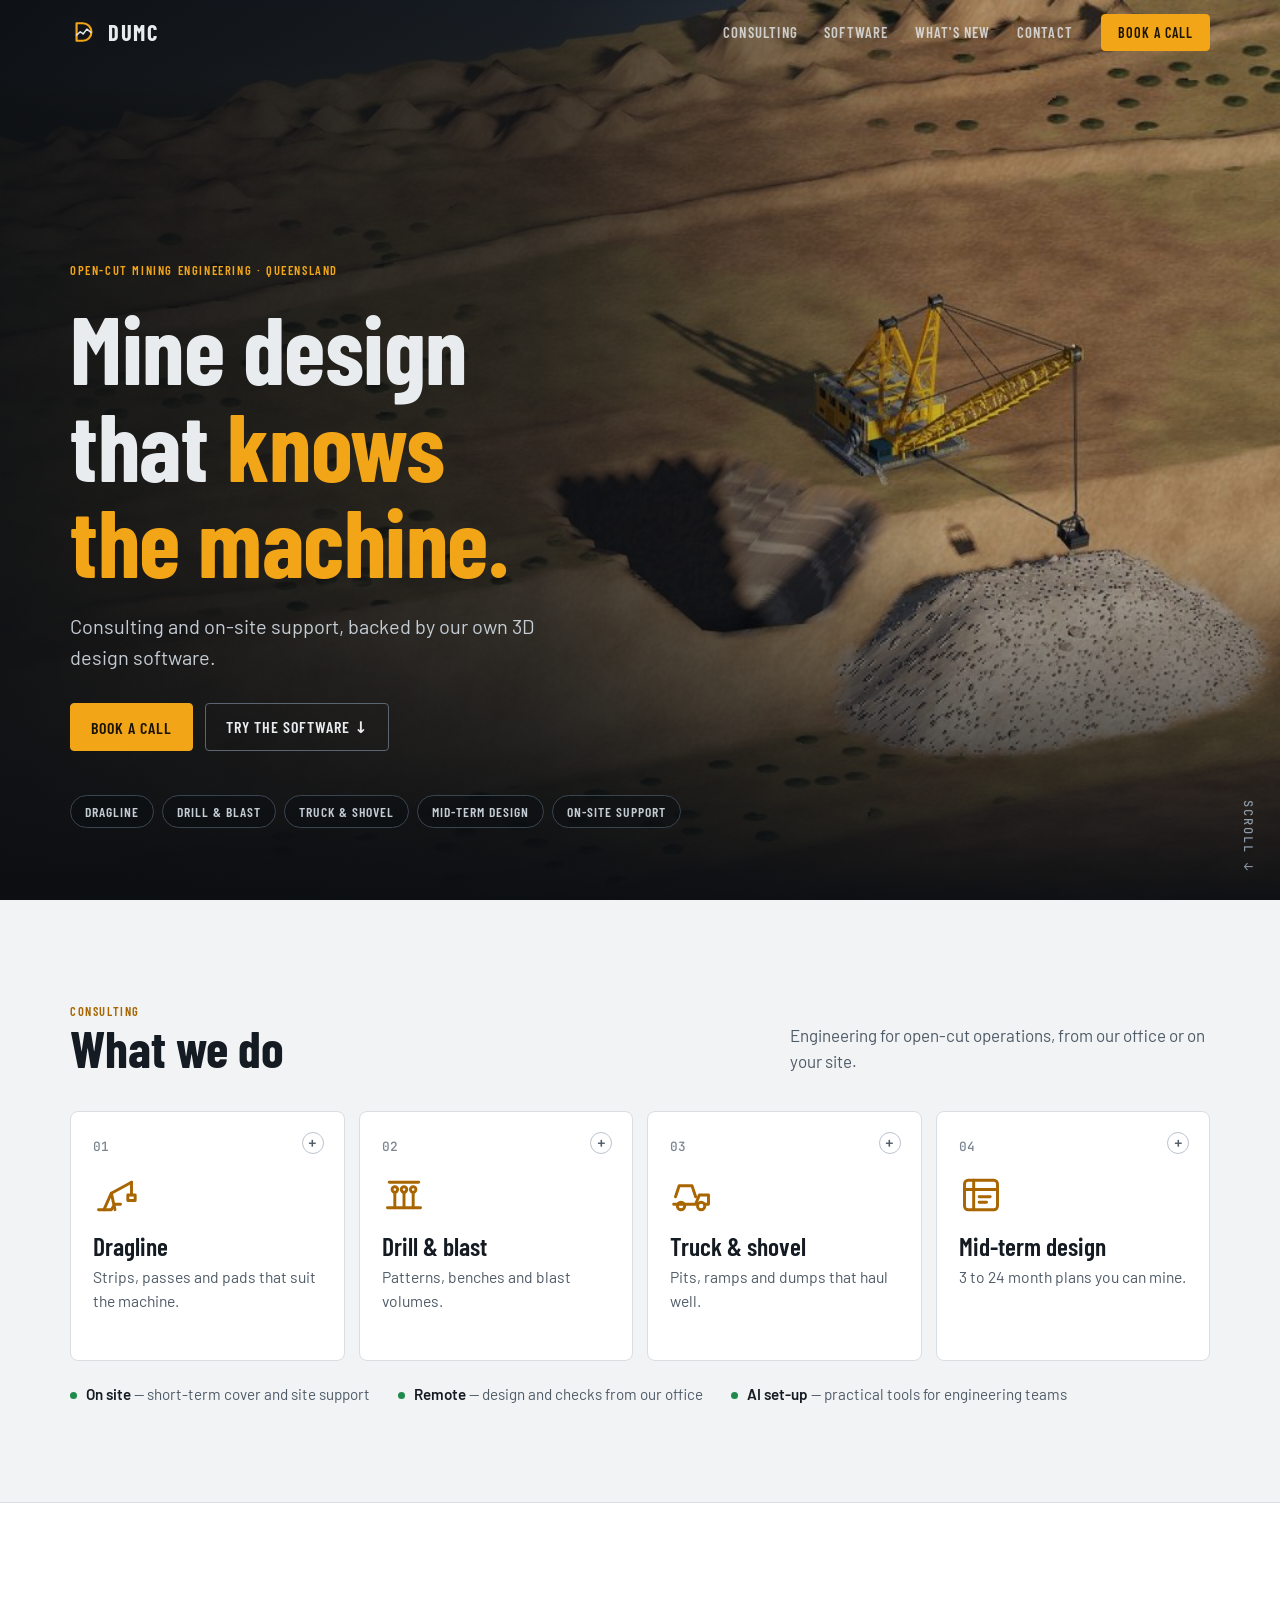
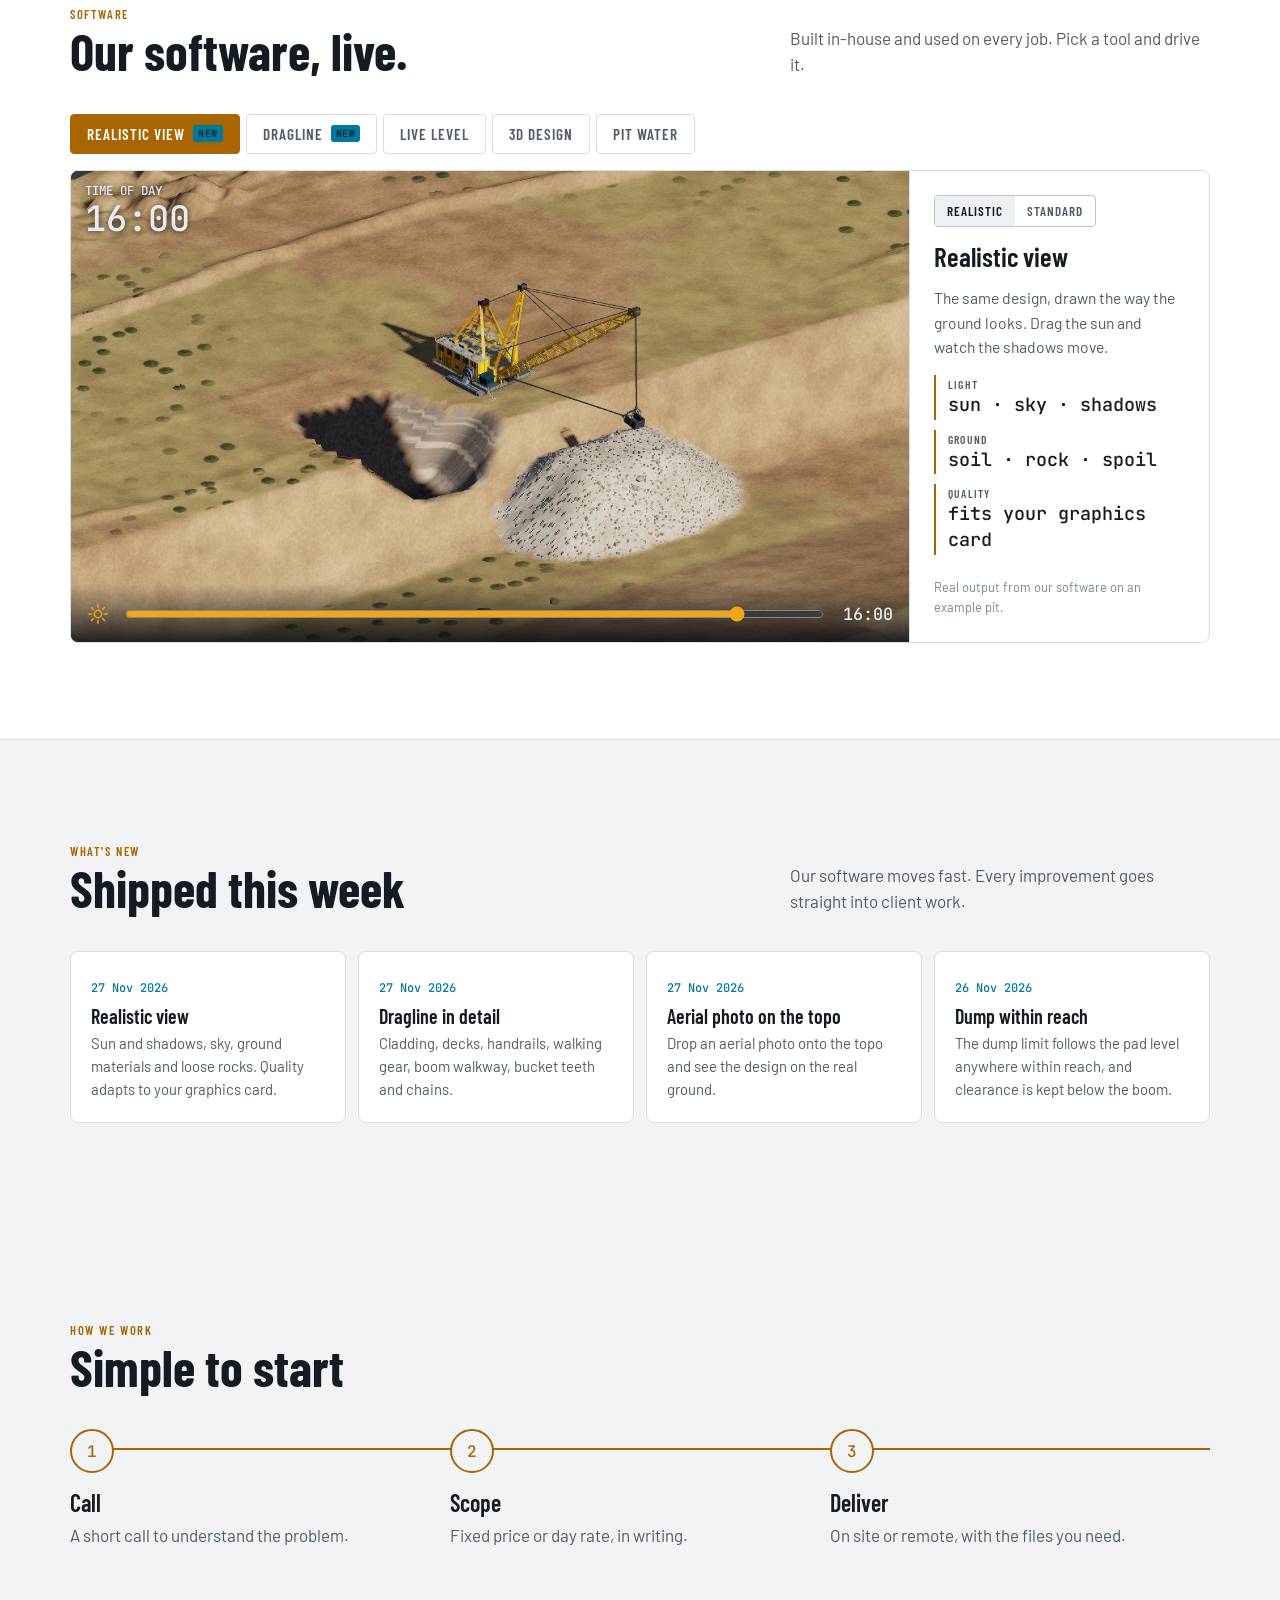
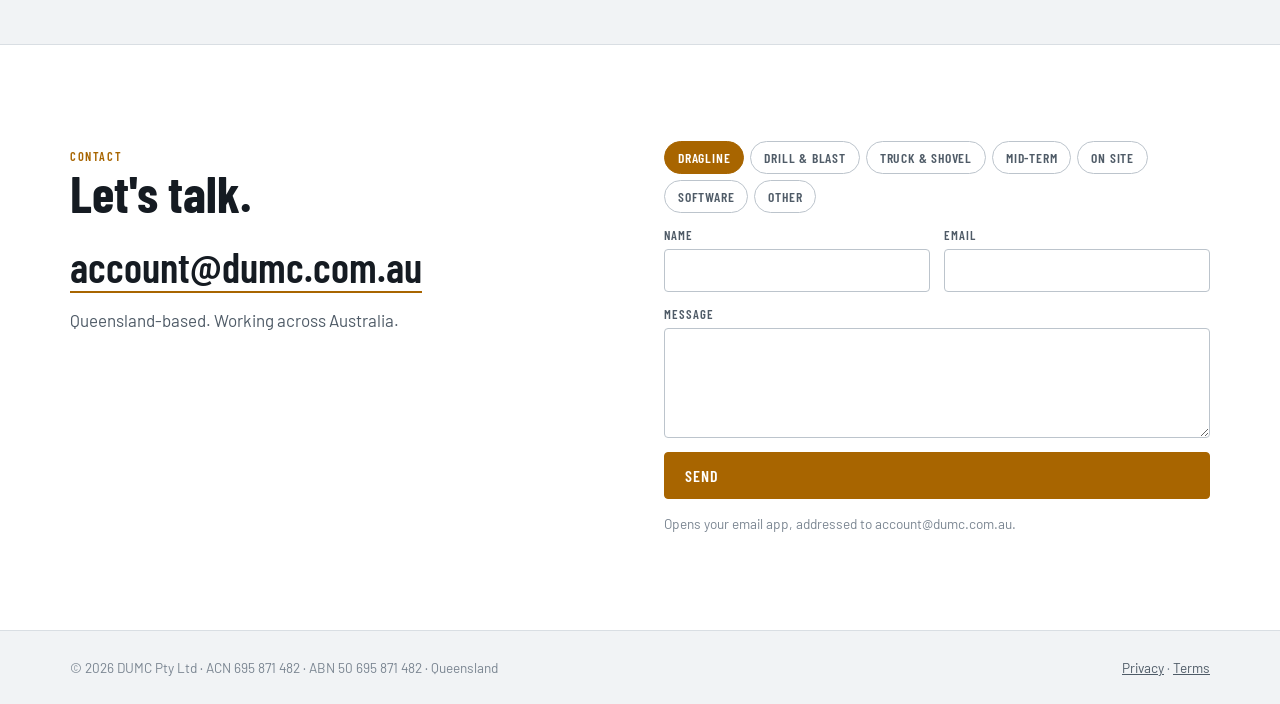
==== commit 10f244b9: "Dragline set back on the bench and dug bucket by bucket; close pit water; design showcase - Dragline" ====
--- a/index.html
+++ b/index.html
@@ -165,6 +165,8 @@
 .seg{display:inline-flex;border:1px solid var(--rule2);border-radius:4px;overflow:hidden;align-self:flex-start}
 .seg button{font:600 .82rem var(--f-cond);letter-spacing:1px;text-transform:uppercase;background:none;border:0;color:var(--muted);padding:7px 12px;cursor:pointer}
 .seg button[aria-pressed=true]{background:var(--panel2);color:var(--ink)}
+.seg.many{flex-wrap:wrap}
+.kpis.one{grid-template-columns:1fr}
 /* video scrubber */
 .scrub{position:absolute;left:0;right:0;bottom:0;display:grid;grid-template-columns:auto 1fr;gap:12px;align-items:center;padding:10px 14px;background:linear-gradient(0deg,rgba(11,14,18,.85),rgba(11,14,18,0))}
 .scrub button{width:32px;height:32px;border-radius:50%;border:1px solid #5b6672;background:rgba(11,14,18,.6);color:#e8ecef;cursor:pointer;font-size:.75rem}
@@ -380,36 +382,40 @@
       <!-- 3D design -->
       <div class="app pane" role="tabpanel" id="p-design" aria-labelledby="t-design" hidden>
         <div class="stage">
-          <img src="assets/work/design-sections.jpg" alt="3D mine design workspace with a pit surface and a cross-section through the design." loading="lazy" />
+          <img src="assets/work/design/cutfill.jpg" alt="A flat pad designed across an old highwall, with the cut batters in red and the fill batters in blue." loading="lazy" />
+          <img src="assets/work/design/ramp.jpg" alt="An access ramp running from the upper bench down to the pit floor, with grade labels along it." loading="lazy" hidden />
+          <img src="assets/work/design/project.jpg" alt="A flat grid of blocks above the pit and the same grid projected down onto the ground." loading="lazy" hidden />
+          <img src="assets/work/design/surface.jpg" alt="The corner of a pit drawn as a triangulated surface with contour lines." loading="lazy" hidden />
+          <img src="assets/work/design/solid.jpg" alt="A closed solid of one block of the cut, lifted above the hole it came from." loading="lazy" hidden />
+          <img src="assets/work/design/bench.jpg" alt="A three-bench pit built up from a toe string." loading="lazy" hidden />
         </div>
         <div class="side">
+          <div class="seg many" role="group" aria-label="Design tool"><button type="button" aria-pressed="true" data-text="A pad at a set level, battered to the ground: cut in red, fill in blue." data-k="Cut · fill" data-v="67,335 BCM · 28,031 m³">Cut &amp; fill</button><button type="button" aria-pressed="false" data-text="An access ramp from a centreline: 20 m wide at 10%, battered to the ground." data-k="Length · grade" data-v="246 m · 10.0%">Ramp</button><button type="button" aria-pressed="false" data-text="A flat block grid projected onto the ground, with a wall down to the surface." data-k="Blocks" data-v="16 · 40 × 60 m">Project</button><button type="button" aria-pressed="false" data-text="The ground as a surface: triangles, 1 m contours, every fifth one marked." data-k="Contours" data-v="5,267 strings">Surface</button><button type="button" aria-pressed="false" data-text="A closed solid between the ground and the floor of the cut, lifted out to show it." data-k="Volume" data-v="418,074 m³">Solid</button><button type="button" aria-pressed="false" data-text="Benches up from a toe string: 10 m high at 65°, with 8 m berms." data-k="Excavation" data-v="363,388 BCM">Bench</button></div>
           <h3>3D design</h3>
-          <p>Pits, ramps, benches and strips in 3D, with live sections through every design.</p>
-          <div class="kpis">
-            <div class="kpi"><small>Surfaces</small><span>topo · target</span></div>
-            <div class="kpi"><small>Sections</small><span>live</span></div>
-            <div class="kpi"><small>Output</small><span>CAD-ready</span></div>
+          <p data-cap>A pad at a set level, battered to the ground: cut in red, fill in blue.</p>
+          <div class="kpis one">
+            <div class="kpi"><small data-capk>Cut · fill</small><span data-capv>67,335 BCM · 28,031 m³</span></div>
           </div>
-          <p class="note">Example project.</p>
+          <p class="note">Real output from each tool on an example pit.</p>
         </div>
       </div>
 
       <!-- Pit water -->
       <div class="app pane" role="tabpanel" id="p-water" aria-labelledby="t-water" hidden>
         <div class="stage">
-          <video id="wVid" src="assets/work/water-model.mp4" poster="assets/work/water-model.jpg" muted loop playsinline preload="none" aria-label="Rain falling on a pit design; water flows downhill and ponds in the low points."></video>
-          <img id="wRes" src="assets/work/water-results.jpg" alt="Storm results: pond volumes, peak depths and pump sizing." loading="lazy" hidden />
+          <video id="wVid" src="assets/work/water-model.mp4" poster="assets/work/water-model.jpg" muted loop playsinline preload="none" aria-label="Close view of a pit floor through a 72 hour storm: water collects along the toe of the wall and in the sump, and the two ponds grow until they join."></video>
+          <img id="wRes" src="assets/work/water-flow.jpg" alt="The same pit at the peak of the storm with the paths the water runs along, each with arrows pointing downhill into the ponds." loading="lazy" hidden />
         </div>
         <div class="side">
-          <div class="seg" role="group" aria-label="View"><button type="button" aria-pressed="true" data-v="m">Storm</button><button type="button" aria-pressed="false" data-v="r">Results</button></div>
+          <div class="seg" role="group" aria-label="View"><button type="button" aria-pressed="true" data-v="m">Storm</button><button type="button" aria-pressed="false" data-v="r">Flow paths</button></div>
           <h3>Pit water</h3>
-          <p>Rain on the design: where water runs, where it ponds, and what it takes to pump out.</p>
+          <p>Rain on the design: where water runs and where it ponds, hour by hour through the storm.</p>
           <div class="kpis">
-            <div class="kpi"><small>Storm</small><span>IFD design</span></div>
-            <div class="kpi"><small>Ponds</small><span>volume · depth</span></div>
-            <div class="kpi"><small>Pumps</small><span>sized</span></div>
+            <div class="kpi"><small>Storm · 1 in 10 yr</small><span>159 mm · 72 h</span></div>
+            <div class="kpi"><small>Standing at peak</small><span>69,791 m³</span></div>
+            <div class="kpi"><small>Biggest pond</small><span>24,008 m³ · 4.6 m</span></div>
           </div>
-          <p class="note">Example project.</p>
+          <p class="note">Real output on an example pit. No pumps in this run.</p>
         </div>
       </div>
     </div>
@@ -617,6 +623,7 @@
         cur = media[i]; if (scrub) scrub.hidden = !isV(cur);
         if (isV(cur)) { if (range) range.value = cur.duration ? Math.round(cur.currentTime / cur.duration * 1000) : 0; if (!reduce && !cur.dataset.user) cur.play().catch(function () {}); }
         setBtn();
+        var cap = pane.querySelector('[data-cap]'); if (cap && b.dataset.text) { cap.textContent = b.dataset.text; pane.querySelector('[data-capk]').textContent = b.dataset.k; pane.querySelector('[data-capv]').textContent = b.dataset.v; }
       });
     });
     setBtn();
